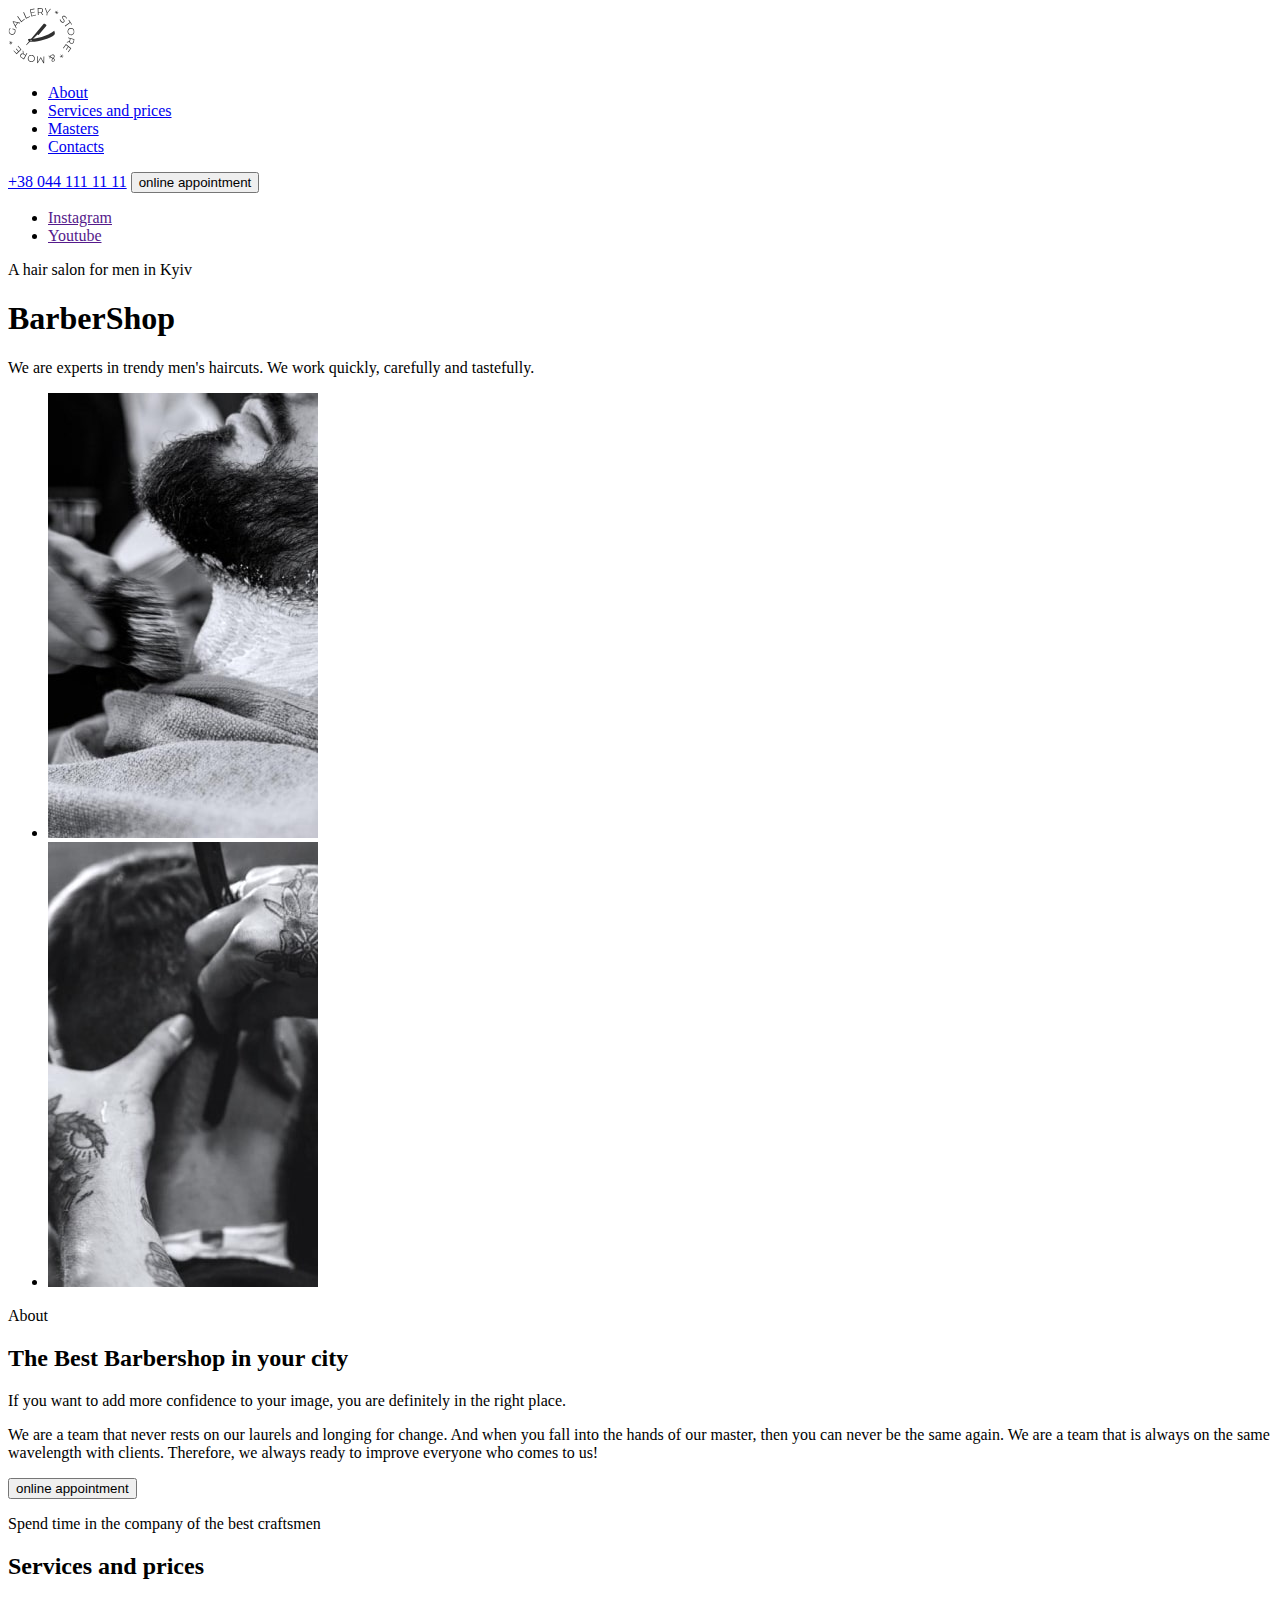
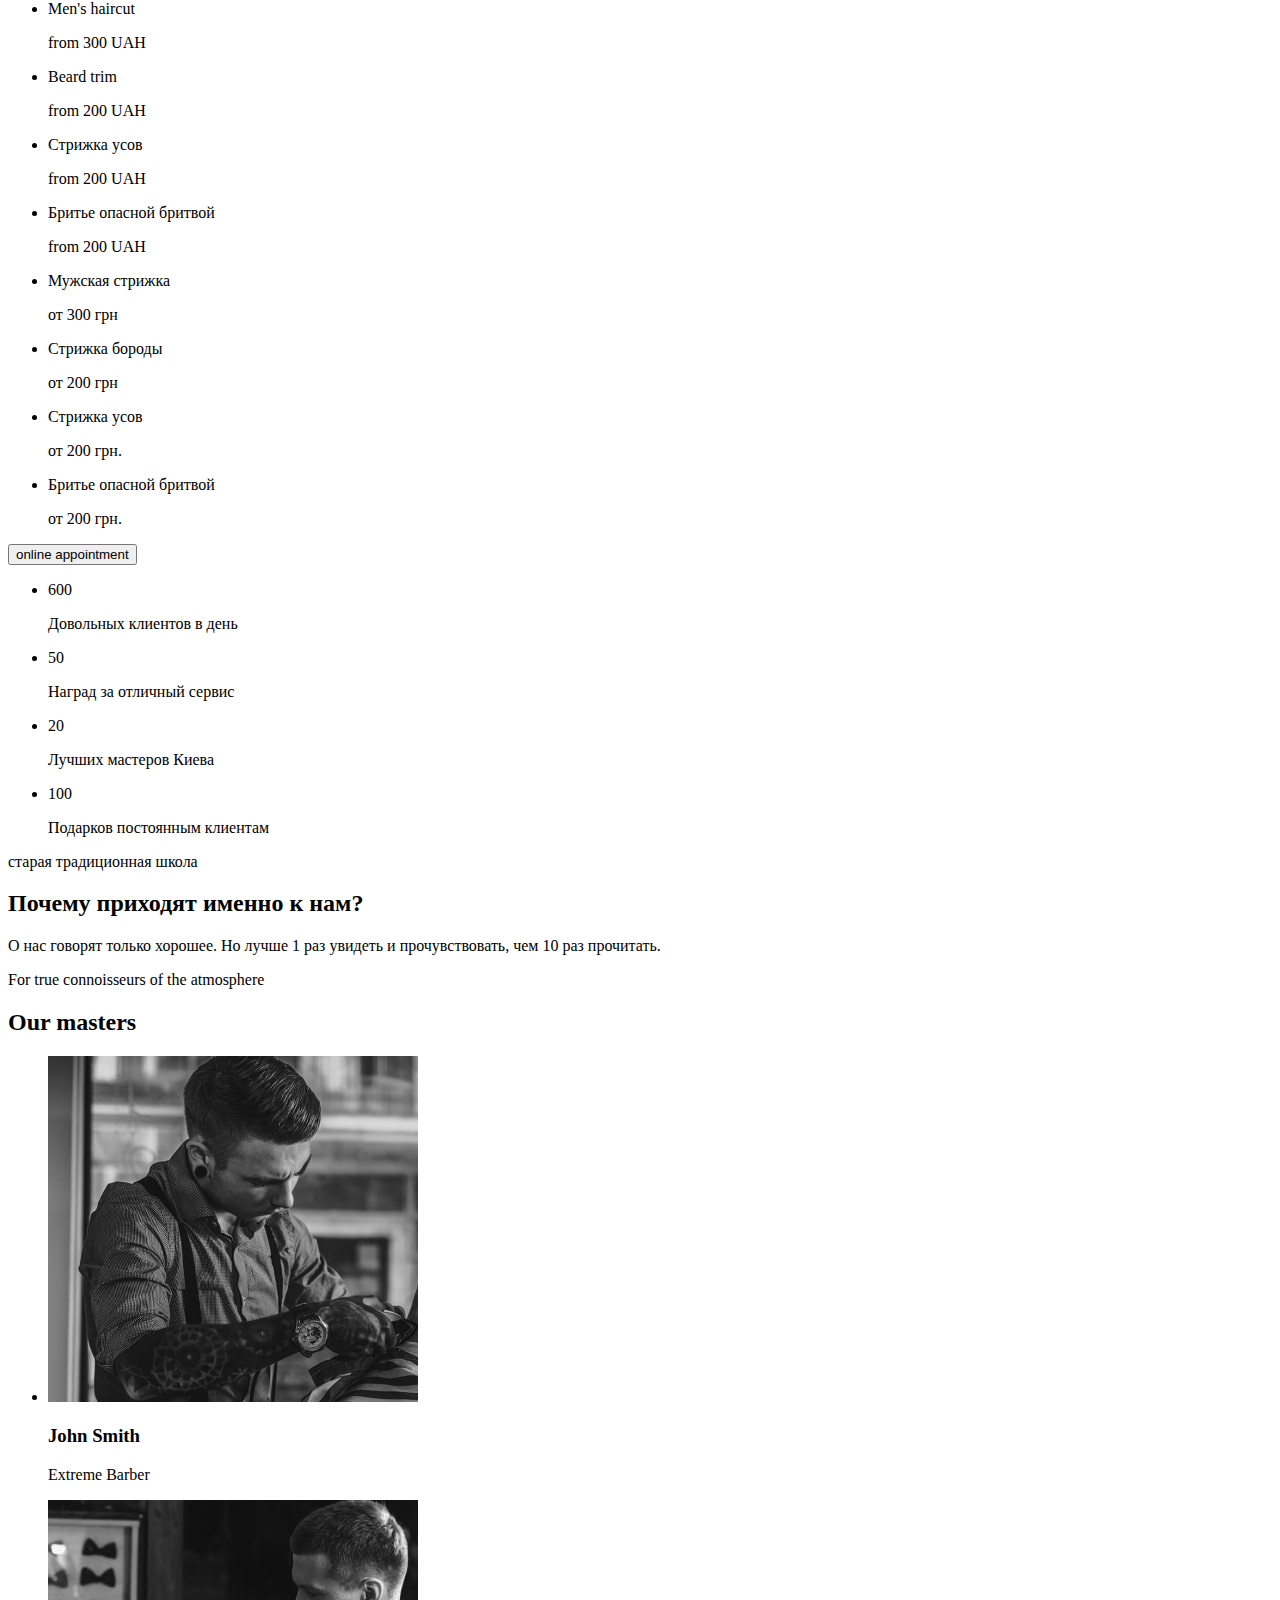
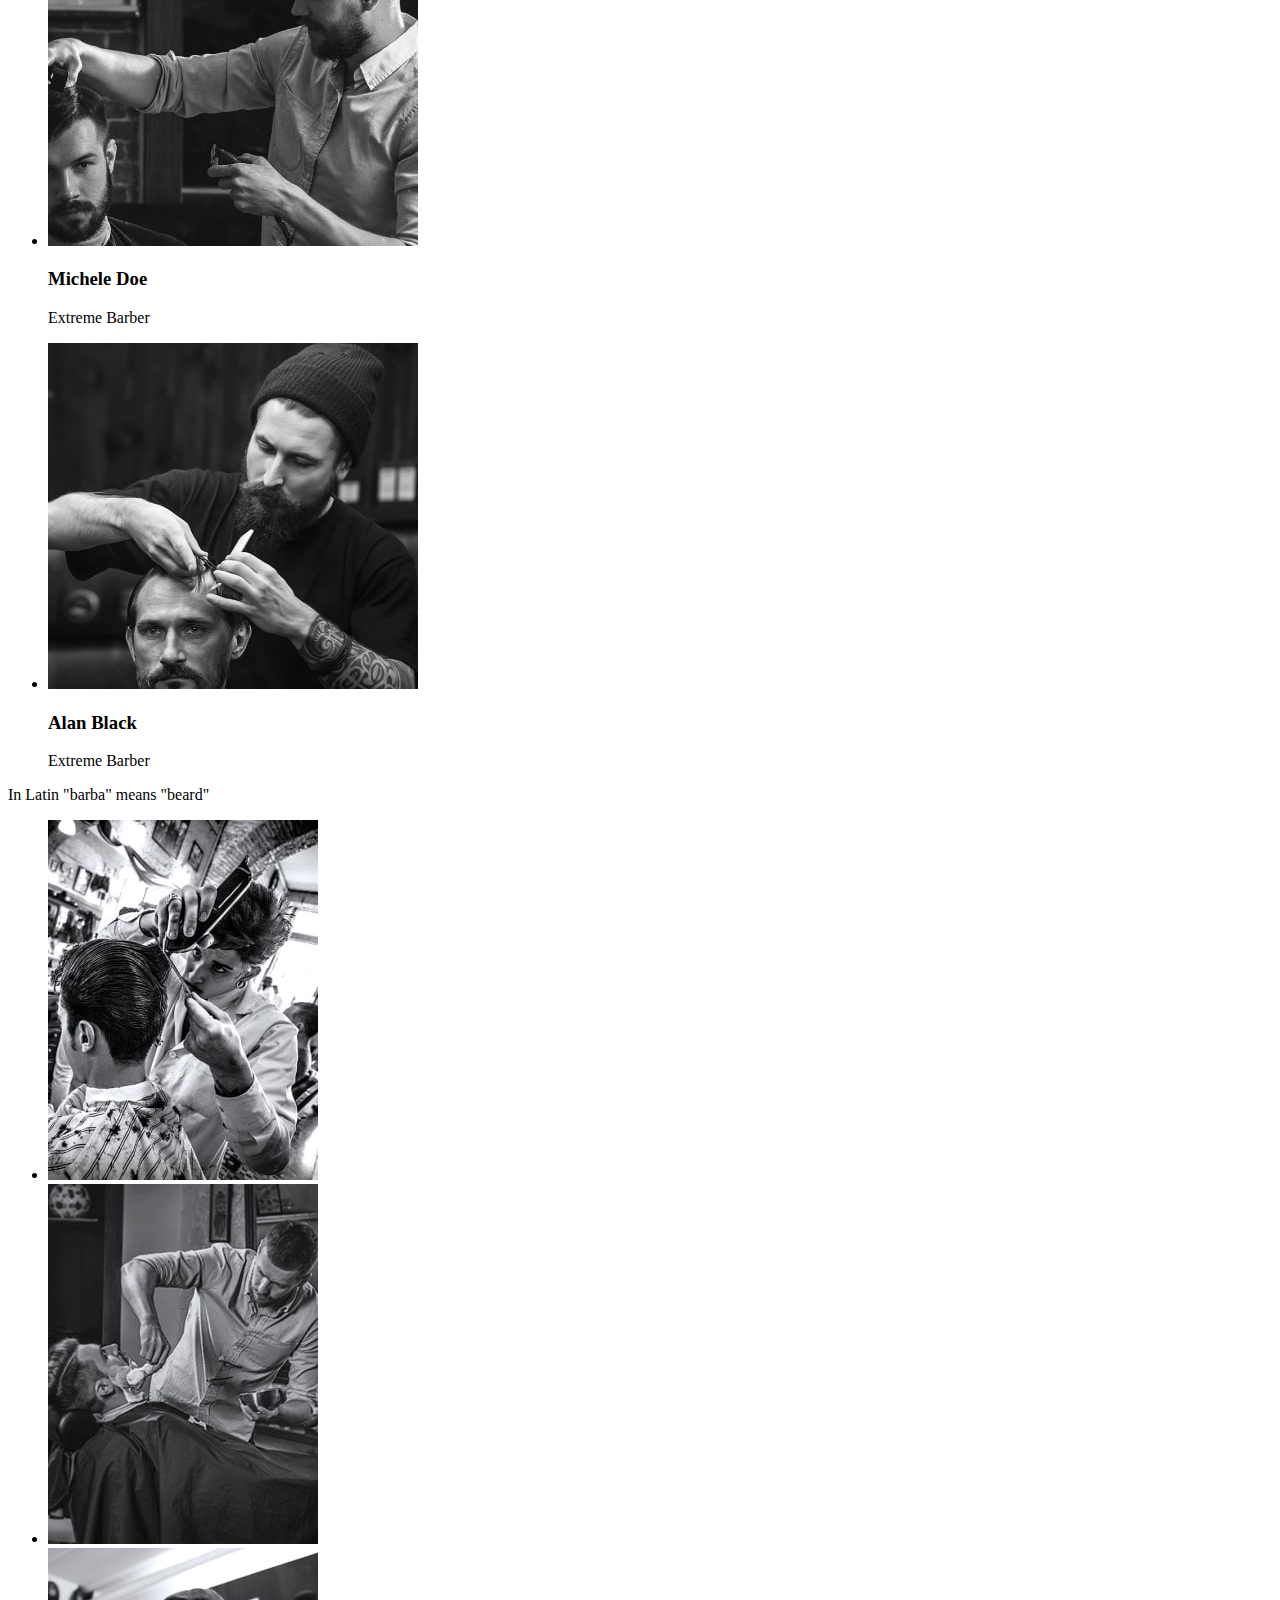
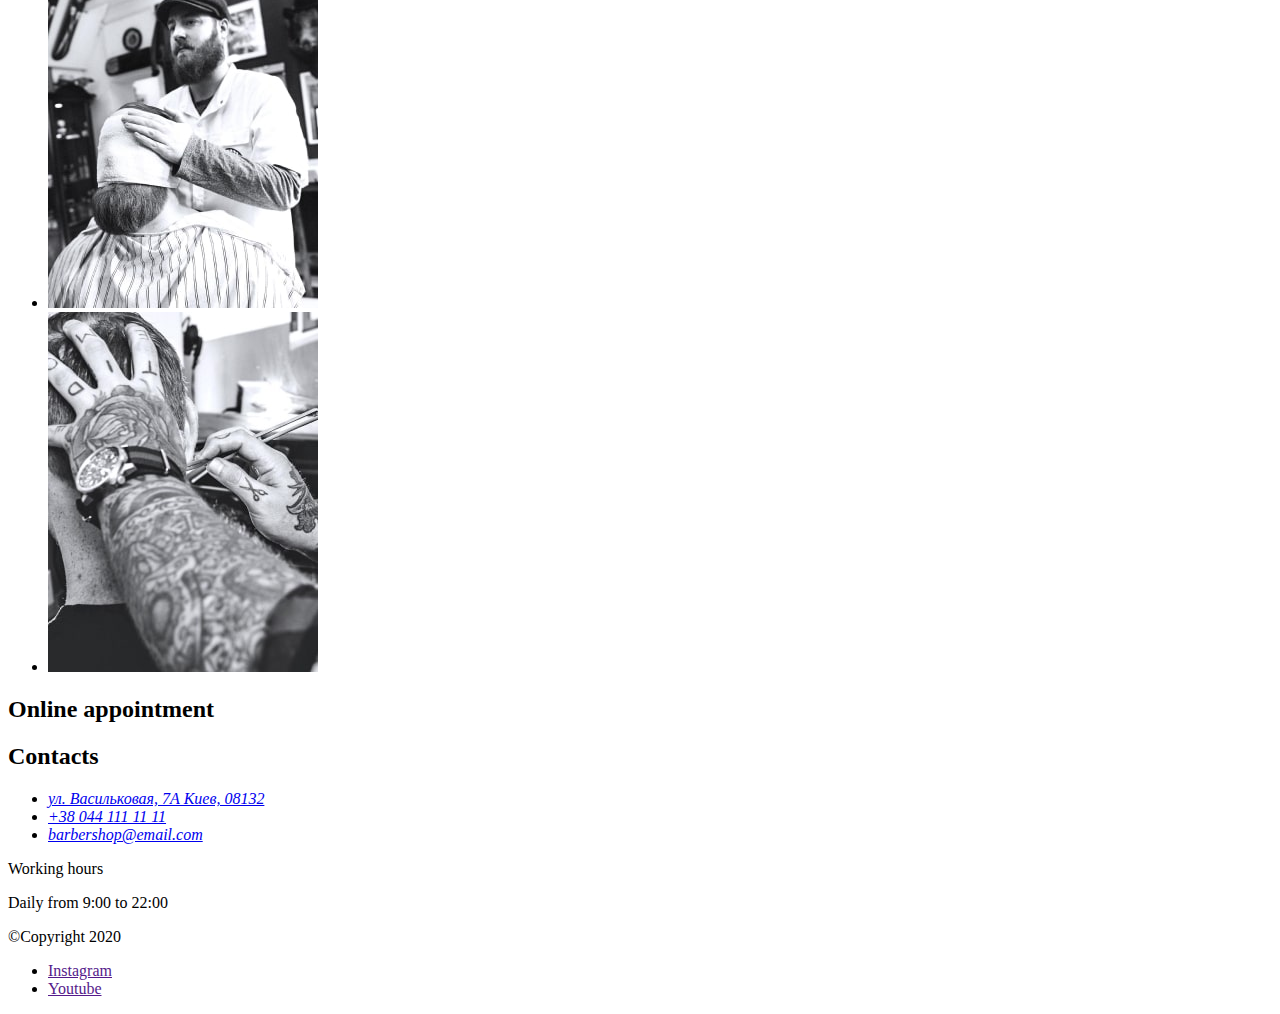
==== index.html @ 644a65e8 "add" ====
<!DOCTYPE html>
<html lang="en">
<head>
    <meta charset="UTF-8">
    <meta http-equiv="X-UA-Compatible" content="IE=edge">
    <meta name="viewport" content="width=device-width, initial-scale=1.0">
    <title>Barbershop</title>
</head>
<body>
    <!--header-->
    <header>
        <nav>
            <a href="/">
                <img src="./images/Logo.svg" alt="logo">
            </a>
            <ul>
                <li><a href="#about">About</a></li>
                <li><a href="#prices">Services and prices</a></li>
                <li><a href="#masters">Masters</a></li>
                <li><a href="#contacts">Contacts</a></li>
            </ul>
        </nav>
       <a href="tel:+380441111111">+38 044 111 11 11</a>
       <button type="button">online appointment</button>
    </header>

    <main>

    <!--hero-->
    <section>
        <ul>
            <li><a href="" target="_blank" rel="noopener nofollow noreferrer">Instagram</a></li>
            <li><a href="" target="_blank" rel="noopener nofollow noreferrer">Youtube</a></li>
        </ul>
        <p>A hair salon for men in Kyiv</p>
        <h1>BarberShop</h1>
        <p>We are experts in trendy men's haircuts. We work quickly, carefully and tastefully.</p>
    </section>

    <!--about-->
    <section id="about">
        <ul>
            <li><img src="./images/img-1-min.jpg" alt="beard trim" width="270" height="445"></li>
            <li><img src="./images/img-2-min.jpg" alt="beard trim" width="270" height="445"></li>
        </ul>
        <p>About</p>
        <h2>The Best Barbershop in your city</h2>
        <p>If you want to add more confidence to your image, you are definitely in the right place.</p>
        <p>We are a team that never rests on our laurels and longing for change. And when you fall into the hands of our master,
        then you can never be the same again. We are a team that is always on the same wavelength with clients. Therefore, we
        always ready to improve everyone who comes to us!</p>
        <button type="button">online appointment</button>
    </section>

    <!--Services and prices-->
    <section id="prices">
        <p>Spend time in the company of the best craftsmen</p>
        <h2>Services and prices</h2>
        <ul>
            <li>
                <p>Men's haircut</p>
                <p>from 300 UAH</p>
            </li>
            <li>
                <p>Beard trim</p>
                <p>from 200 UAH</p>
            </li>
            <li>
                <p>Стрижка усов</p>
                <p>from 200 UAH</p>
            </li>
            <li>
                <p>Бритье опасной бритвой</p>
                <p>from 200 UAH</p>
            </li>
        </ul>
        <ul>
            <li>
                <p>Мужская стрижка</p>
                <p>от 300 грн</p>
            </li>
            <li>
                <p>Стрижка бороды</p>
                <p>от 200 грн</p>
            </li>
            <li>
                <p>Стрижка усов</p>
                <p>от 200 грн.</p>
            </li>
            <li>
                <p>Бритье опасной бритвой</p>
                <p>от 200 грн.</p>
            </li>
        </ul>
        <button type="button">online appointment</button>
    </section>

    <section>
        <ul>
            <li>
                <span>600</span>
                <p>Довольных клиентов в день</p>
            </li>
            <li>
                <span>50</span>
                <p>Наград за отличный сервис</p>
            </li>
            <li>
                <span>20</span>
                <p>Лучших мастеров Киева</p>
            </li>
            <li>
                <span>100</span>
                <p>Подарков постоянным клиентам</p>
            </li>
        </ul>
        <p>старая традиционная школа</p>
        <h2>Почему приходят именно к нам?</h2>
        <p>О нас говорят только хорошее. Но лучше 1 раз увидеть и прочувствовать, чем 10 раз прочитать.</p>
    </section>

    <!--Masters-->
    <section id="masters">
        <p>For true connoisseurs of the atmosphere</p>
        <h2>Our masters</h2>
        <ul>
            <li>
                <img src="./images/img1-min.jpg" alt="master's work" width="370" height="346"> 
                <h3>John Smith</h3>
                <p>Extreme Barber</p>
            </li>
            <li>
                <img src="./images/img2-min.jpg" alt="master's work" width="370" height="346">
                <h3>Michele Doe</h3>
                <p>Extreme Barber</p>
            </li>
            <li>
                <img src="./images/img3-min.jpg" alt="master's work" width="370" height="346">
                <h3>Alan Black</h3>
                <p>Extreme Barber</p>
            </li>
        </ul>
    </section>

    <!--Gallery-->
    <section>
        <p>In Latin "barba" means "beard"</p>
        <h2 hidden>Gallery</h2>
        <ul>
            <li><img src="./images/Rectangle25-min.jpg" alt="master's work" width="270" height="360"></li>
            <li><img src="./images/Rectangle26-min.jpg" alt="master's work" width="270" height="360"></li>
            <li><img src="./images/Rectangle27-min.jpg" alt="master's work" width="270" height="360"></li>
            <li><img src="./images/Rectangle28-min.jpg" alt="master's work" width="270" height="360"></li>
        </ul>
    </section>

    <!--Contacts-->
    <section id="contacts">
        <h2>Online appointment</h2>
    </section>
    <section>
        <h2>Contacts</h2>
        <address>
            <ul>
                <li><a href="https://goo.gl/maps/9fWFHj3suLBgGQRa7" target="_blank" rel="noopener nofollow noreferrer">ул. Васильковая, 7А Киев, 08132</a></li>
                <li><a href="tel:+380441111111">+38 044 111 11 11</a></li>
                <li><a href="mailto:barbershop@email.com">barbershop@email.com</a></li>
            </ul>
        </address>
        <p>Working hours</p>
        <p>Daily from 9:00 to 22:00</p>
    </section>
    </main>

    <footer>
        <p>&copy;Copyright 2020</p>
        <ul>
            <li><a href="" target="_blank" rel="noopener nofollow noreferrer">Instagram</a></li>
            <li><a href="" target="_blank" rel="noopener nofollow noreferrer">Youtube</a></li>
        </ul>
    </footer>
</body>
</html>
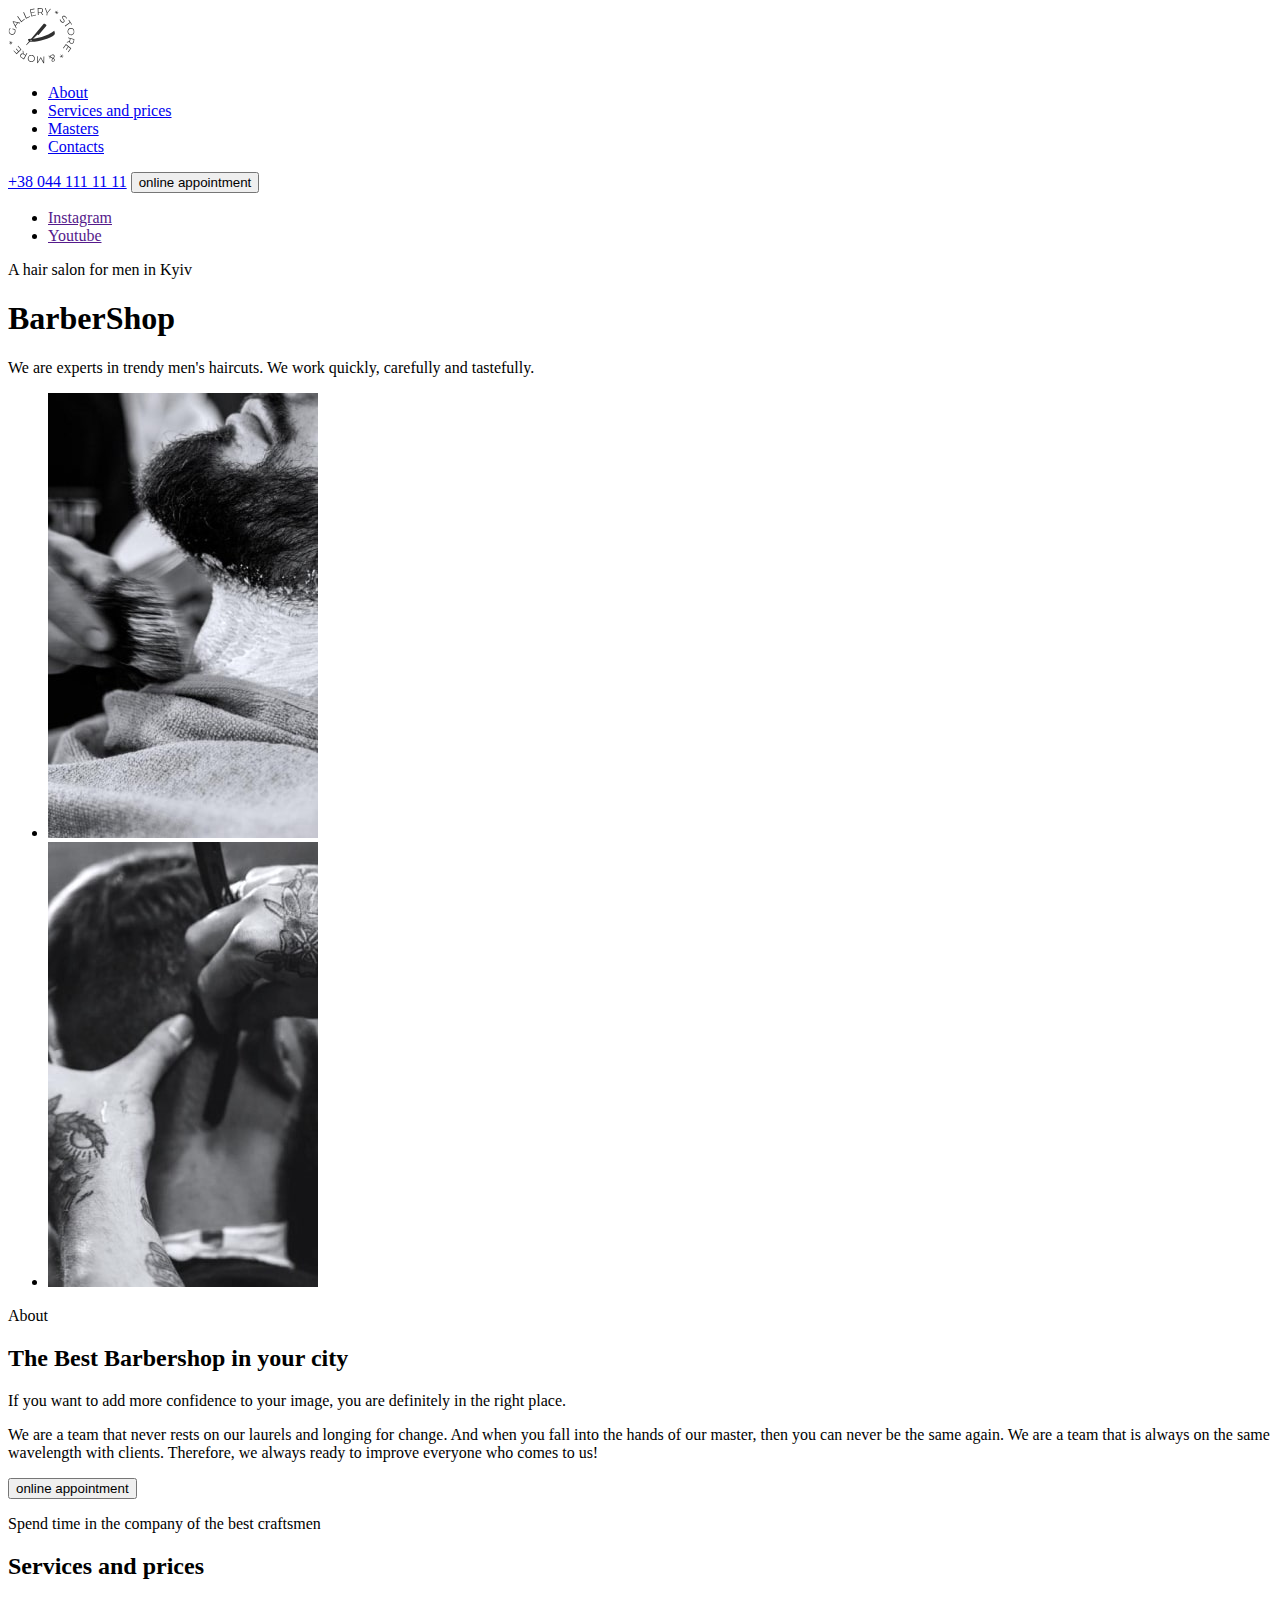
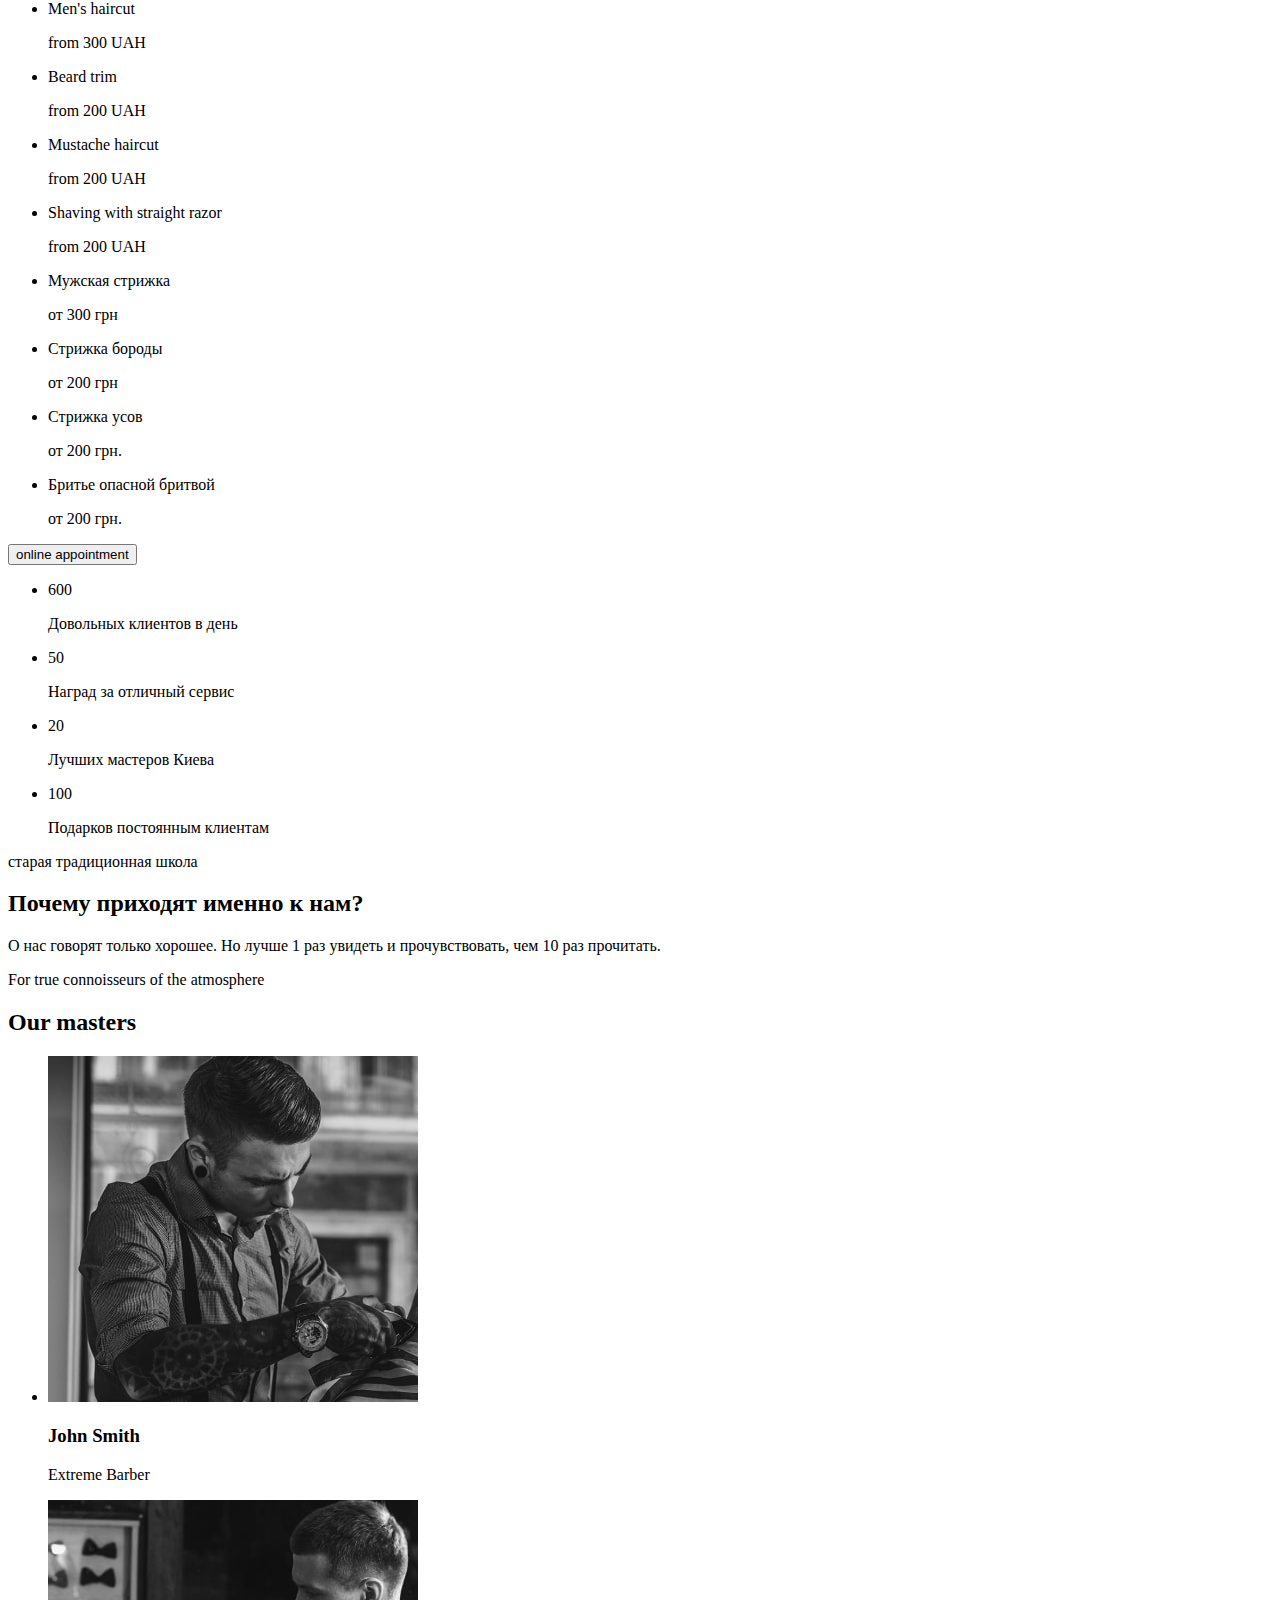
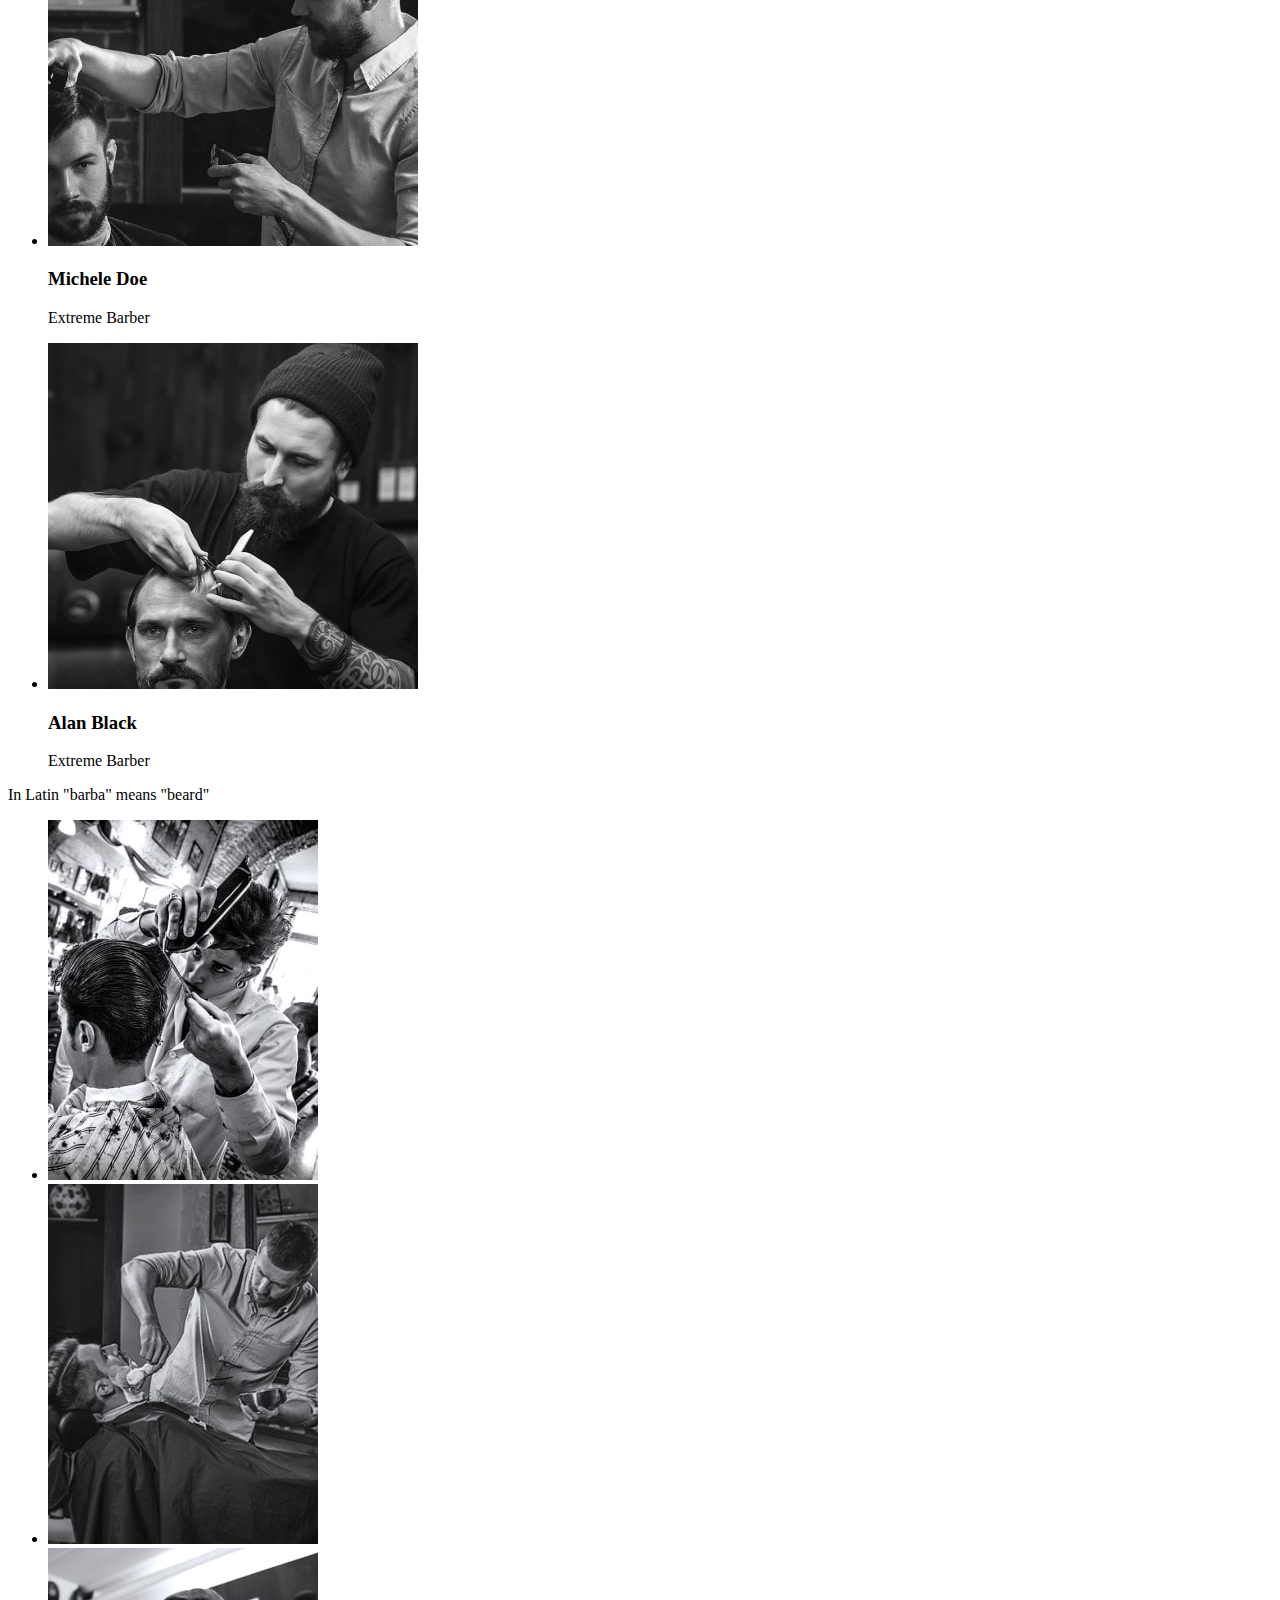
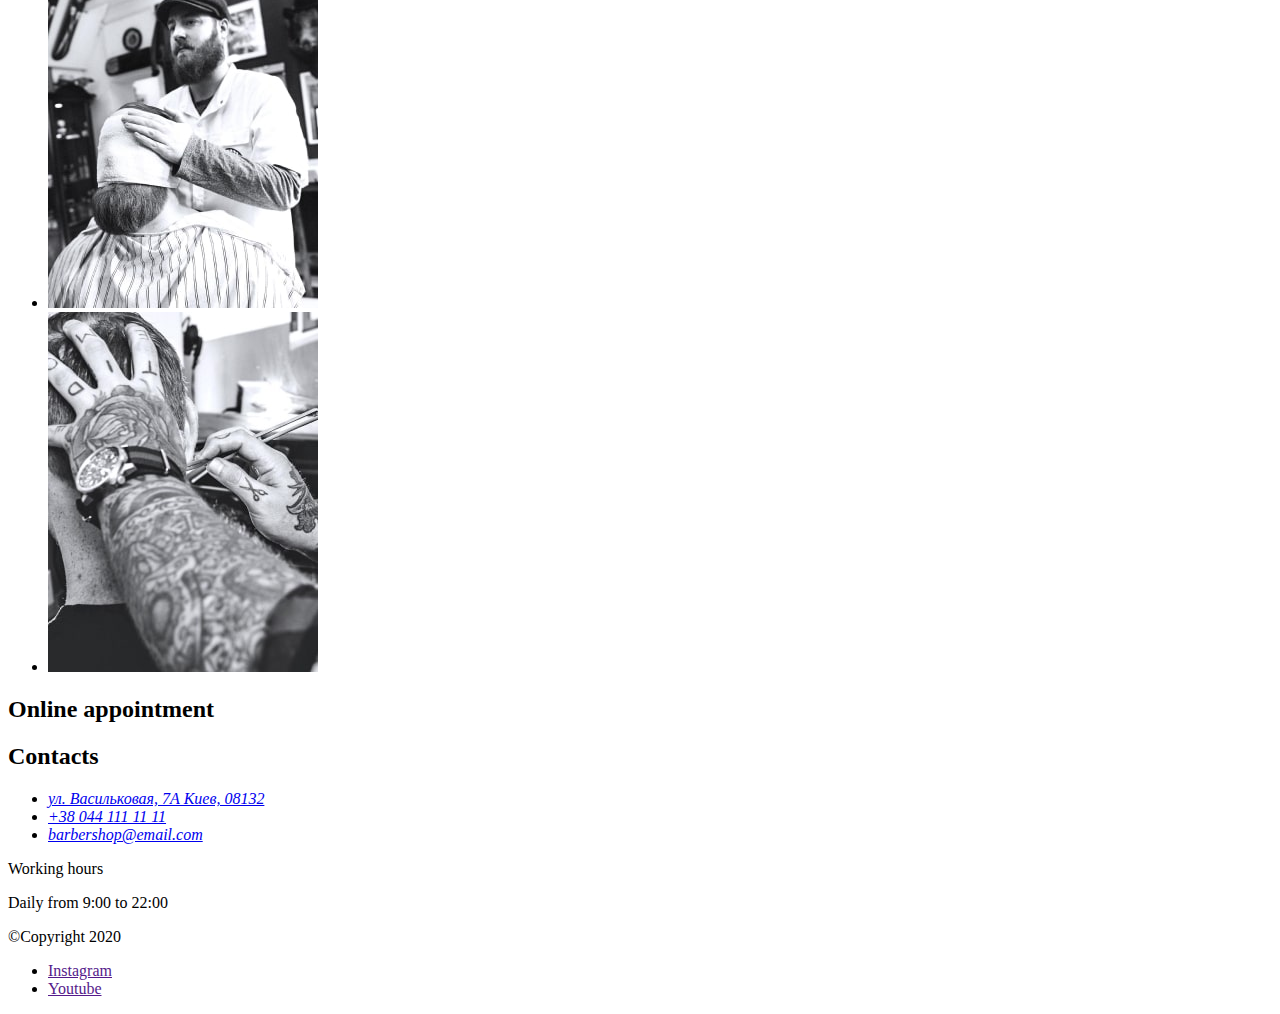
==== commit 68ecafe0: "Update index.html" ====
--- a/index.html
+++ b/index.html
@@ -66,11 +66,11 @@
                 <p>from 200 UAH</p>
             </li>
             <li>
-                <p>Стрижка усов</p>
+                <p>Mustache haircut</p>
                 <p>from 200 UAH</p>
             </li>
             <li>
-                <p>Бритье опасной бритвой</p>
+                <p>Shaving with straight razor</p>
                 <p>from 200 UAH</p>
             </li>
         </ul>
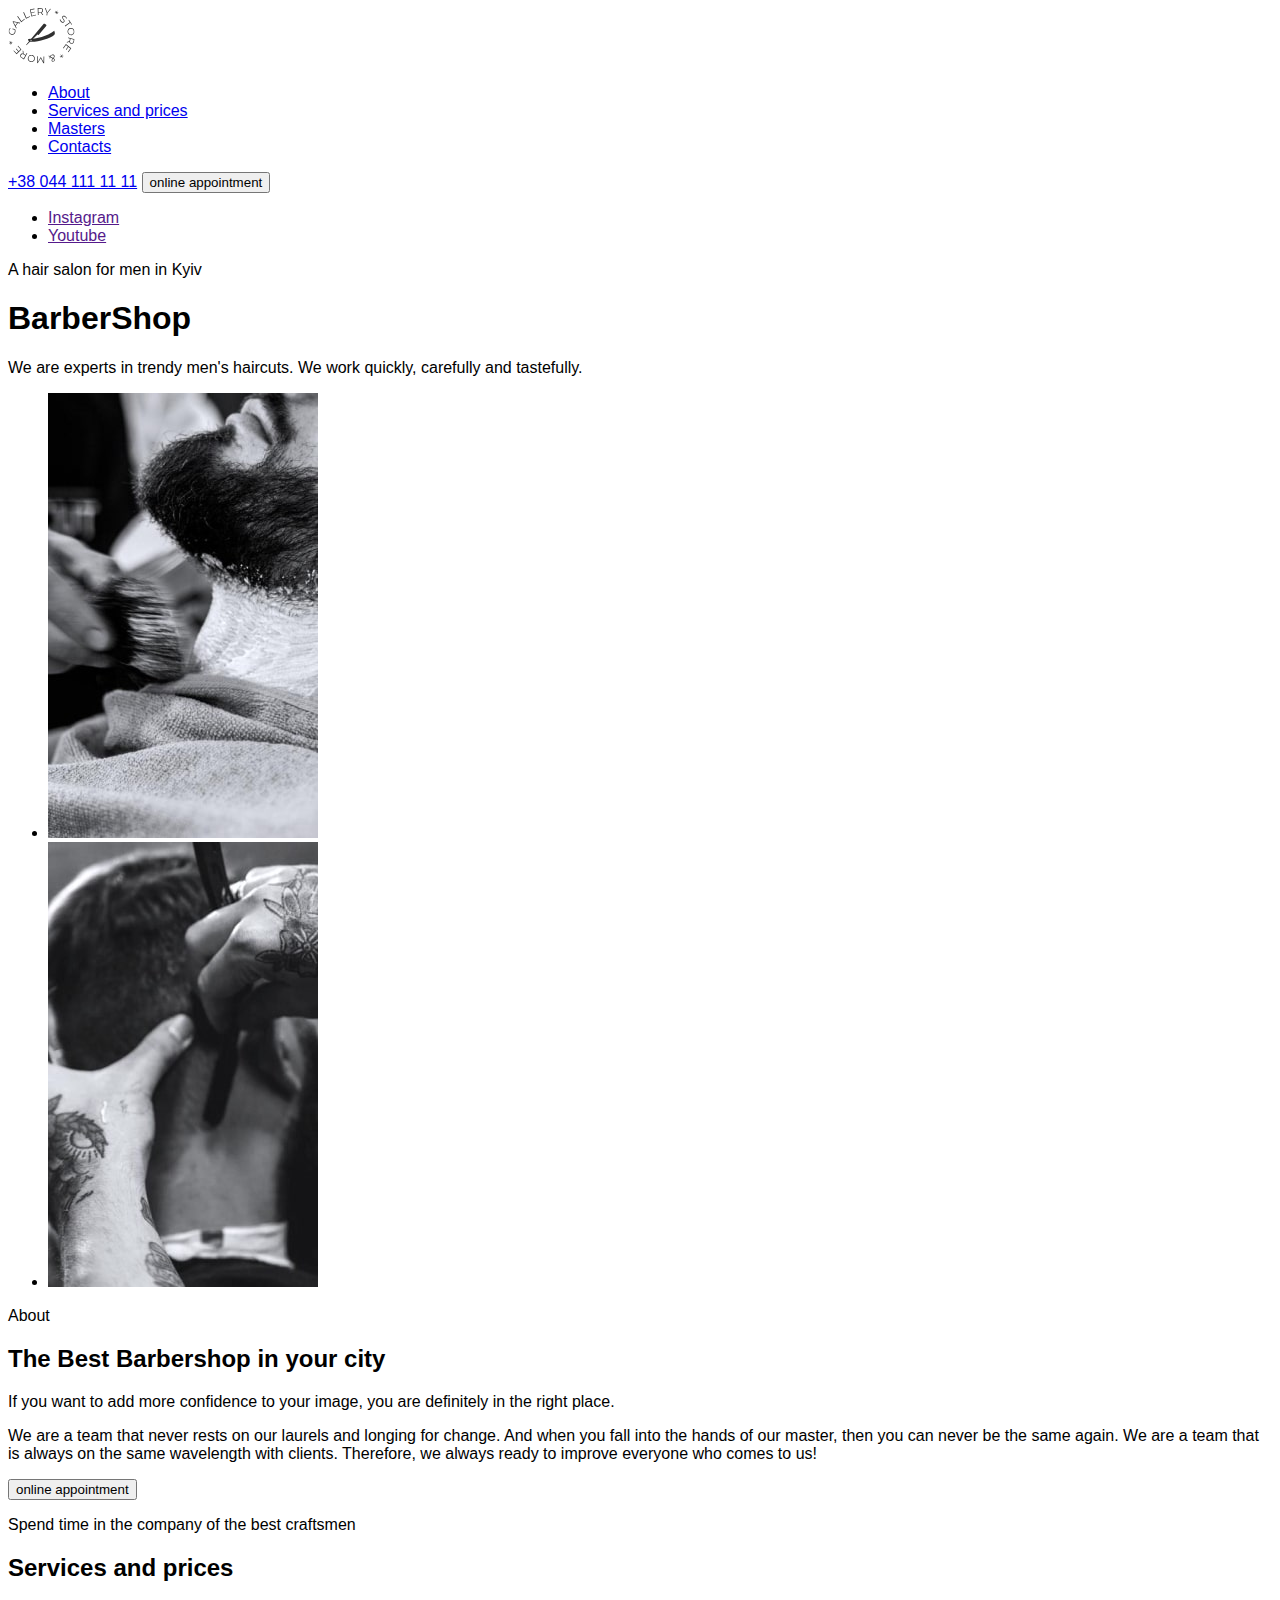
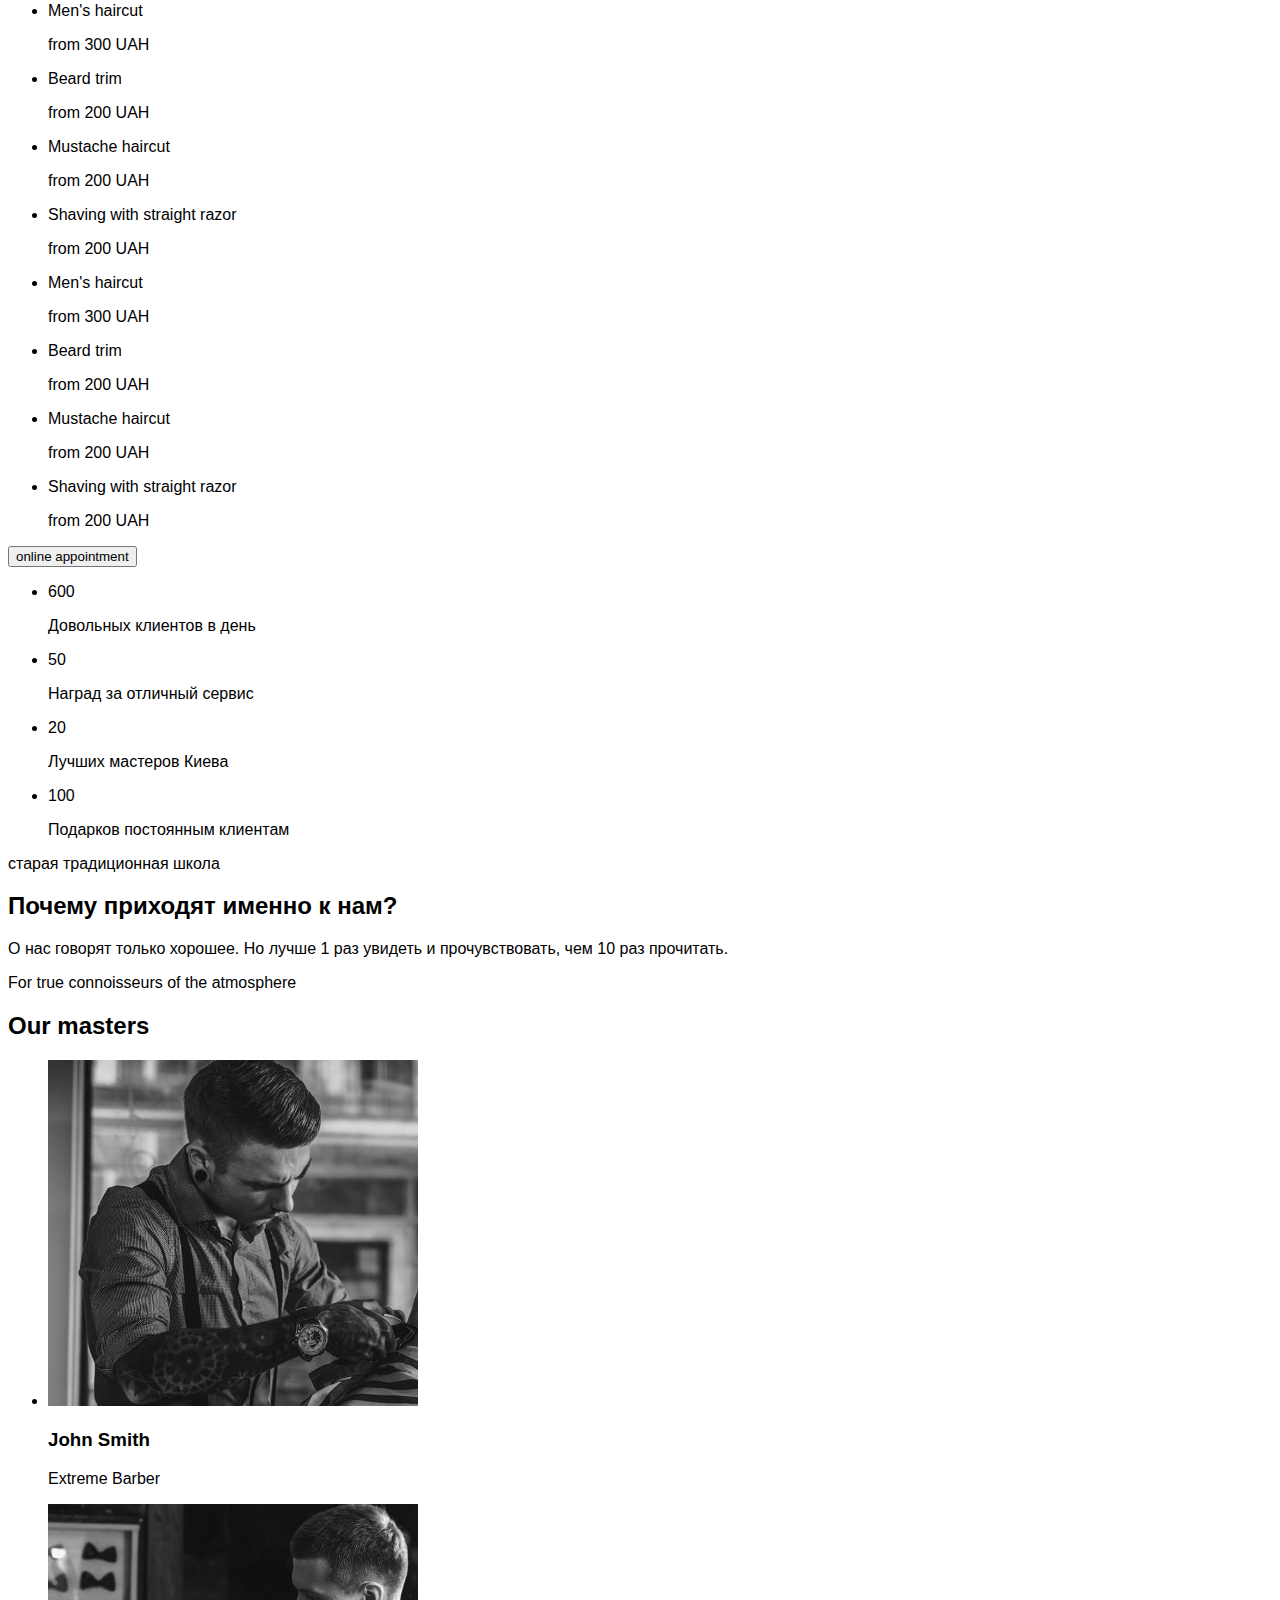
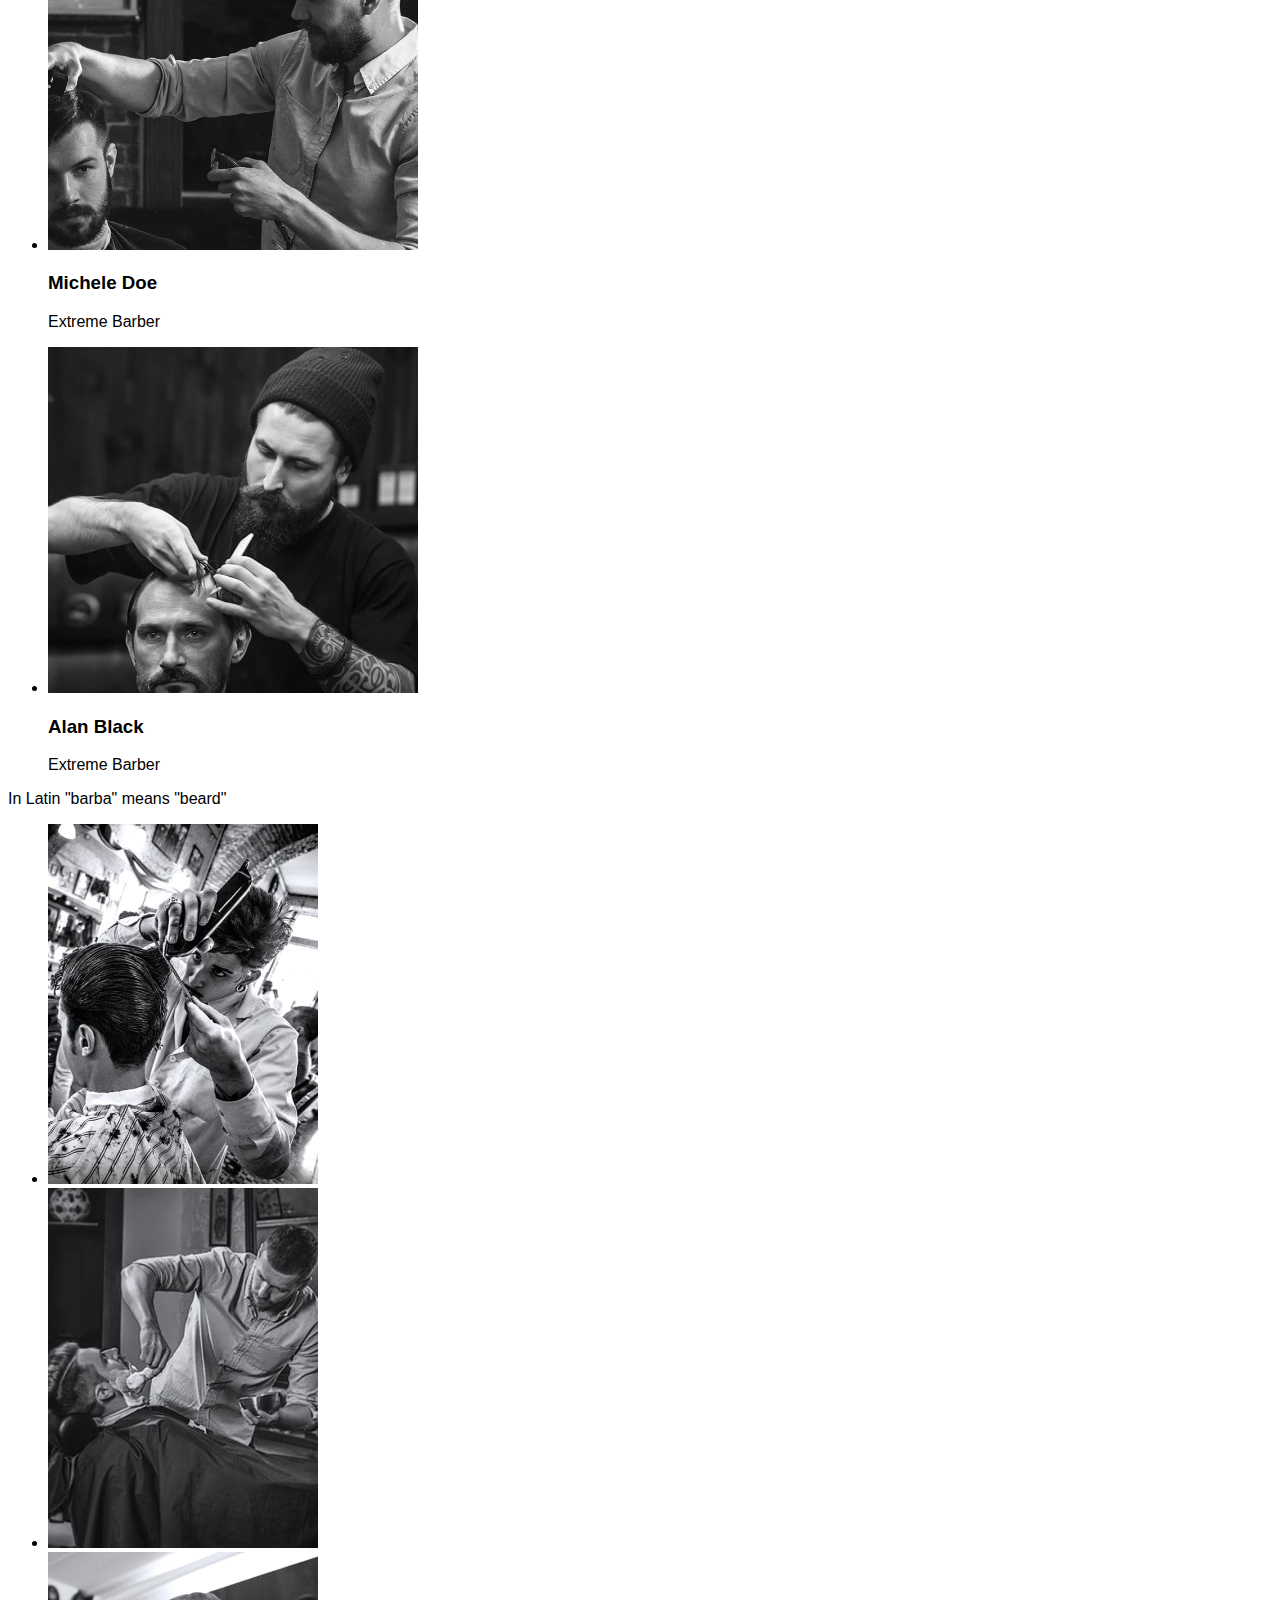
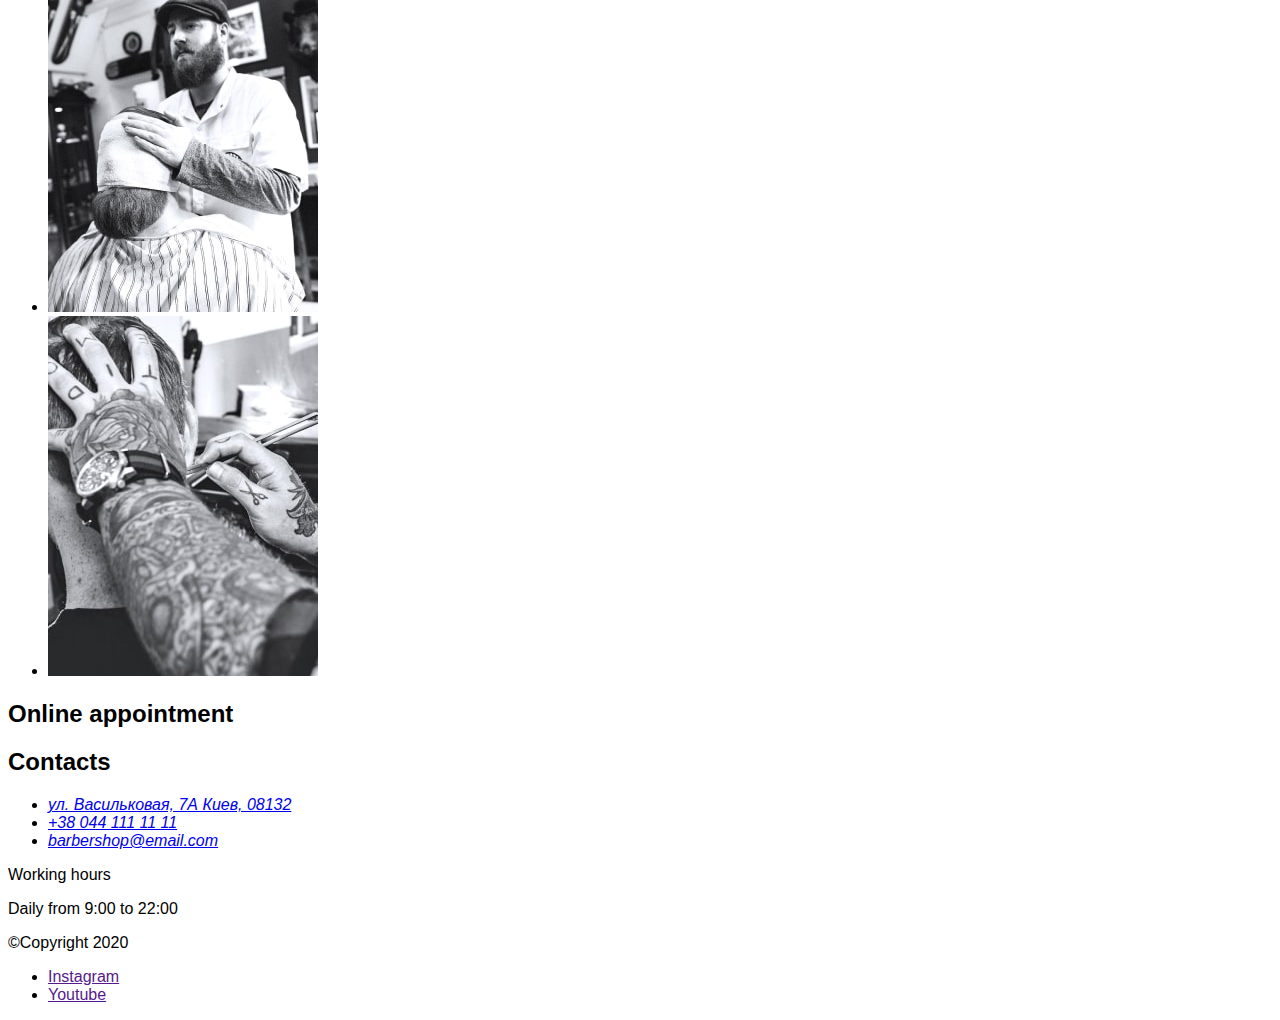
==== commit 29c69fd2: "*" ====
--- a/index.html
+++ b/index.html
@@ -1,183 +1,287 @@
 <!DOCTYPE html>
 <html lang="en">
-<head>
-    <meta charset="UTF-8">
-    <meta http-equiv="X-UA-Compatible" content="IE=edge">
-    <meta name="viewport" content="width=device-width, initial-scale=1.0">
+  <head>
+    <meta charset="UTF-8" />
+    <meta http-equiv="X-UA-Compatible" content="IE=edge" />
+    <meta name="viewport" content="width=device-width, initial-scale=1.0" />
     <title>Barbershop</title>
-</head>
-<body>
+    <link rel="stylesheet" href="./css/styles.css" />
+  </head>
+  <body>
     <!--header-->
     <header>
-        <nav>
-            <a href="/">
-                <img src="./images/Logo.svg" alt="logo">
-            </a>
-            <ul>
-                <li><a href="#about">About</a></li>
-                <li><a href="#prices">Services and prices</a></li>
-                <li><a href="#masters">Masters</a></li>
-                <li><a href="#contacts">Contacts</a></li>
-            </ul>
-        </nav>
-       <a href="tel:+380441111111">+38 044 111 11 11</a>
-       <button type="button">online appointment</button>
+      <nav>
+        <a href="/">
+          <img src="./images/Logo.svg" alt="logo" />
+        </a>
+        <ul>
+          <li><a href="#about">About</a></li>
+          <li><a href="#prices">Services and prices</a></li>
+          <li><a href="#masters">Masters</a></li>
+          <li><a href="#contacts">Contacts</a></li>
+        </ul>
+      </nav>
+      <a href="tel:+380441111111">+38 044 111 11 11</a>
+      <button type="button">online appointment</button>
     </header>
 
     <main>
-
-    <!--hero-->
-    <section>
-        <ul>
-            <li><a href="" target="_blank" rel="noopener nofollow noreferrer">Instagram</a></li>
-            <li><a href="" target="_blank" rel="noopener nofollow noreferrer">Youtube</a></li>
+      <!--hero-->
+      <section>
+        <ul>
+          <li>
+            <a
+              href=""
+              target="_blank"
+              rel="noopener nofollow noreferrer"
+              aria-label="Instagram"
+              >Instagram</a
+            >
+          </li>
+          <li>
+            <a
+              href=""
+              target="_blank"
+              rel="noopener nofollow noreferrer"
+              aria-label="YouTube"
+              >Youtube</a
+            >
+          </li>
         </ul>
         <p>A hair salon for men in Kyiv</p>
         <h1>BarberShop</h1>
-        <p>We are experts in trendy men's haircuts. We work quickly, carefully and tastefully.</p>
-    </section>
-
-    <!--about-->
-    <section id="about">
-        <ul>
-            <li><img src="./images/img-1-min.jpg" alt="beard trim" width="270" height="445"></li>
-            <li><img src="./images/img-2-min.jpg" alt="beard trim" width="270" height="445"></li>
+        <p>
+          We are experts in trendy men's haircuts. We work quickly, carefully
+          and tastefully.
+        </p>
+      </section>
+
+      <!--about-->
+      <section id="about">
+        <ul>
+          <li>
+            <img
+              src="./images/img-1-min.jpg"
+              alt="beard trim"
+              width="270"
+              height="445"
+            />
+          </li>
+          <li>
+            <img
+              src="./images/img-2-min.jpg"
+              alt="beard trim"
+              width="270"
+              height="445"
+            />
+          </li>
         </ul>
         <p>About</p>
         <h2>The Best Barbershop in your city</h2>
-        <p>If you want to add more confidence to your image, you are definitely in the right place.</p>
-        <p>We are a team that never rests on our laurels and longing for change. And when you fall into the hands of our master,
-        then you can never be the same again. We are a team that is always on the same wavelength with clients. Therefore, we
-        always ready to improve everyone who comes to us!</p>
+        <p>
+          If you want to add more confidence to your image, you are definitely
+          in the right place.
+        </p>
+        <p>
+          We are a team that never rests on our laurels and longing for change.
+          And when you fall into the hands of our master, then you can never be
+          the same again. We are a team that is always on the same wavelength
+          with clients. Therefore, we always ready to improve everyone who comes
+          to us!
+        </p>
         <button type="button">online appointment</button>
-    </section>
-
-    <!--Services and prices-->
-    <section id="prices">
+      </section>
+
+      <!--Services and prices-->
+      <section id="prices">
         <p>Spend time in the company of the best craftsmen</p>
         <h2>Services and prices</h2>
         <ul>
-            <li>
-                <p>Men's haircut</p>
-                <p>from 300 UAH</p>
-            </li>
-            <li>
-                <p>Beard trim</p>
-                <p>from 200 UAH</p>
-            </li>
-            <li>
-                <p>Mustache haircut</p>
-                <p>from 200 UAH</p>
-            </li>
-            <li>
-                <p>Shaving with straight razor</p>
-                <p>from 200 UAH</p>
-            </li>
-        </ul>
-        <ul>
-            <li>
-                <p>Мужская стрижка</p>
-                <p>от 300 грн</p>
-            </li>
-            <li>
-                <p>Стрижка бороды</p>
-                <p>от 200 грн</p>
-            </li>
-            <li>
-                <p>Стрижка усов</p>
-                <p>от 200 грн.</p>
-            </li>
-            <li>
-                <p>Бритье опасной бритвой</p>
-                <p>от 200 грн.</p>
-            </li>
+          <li>
+            <p>Men's haircut</p>
+            <p>from 300 UAH</p>
+          </li>
+          <li>
+            <p>Beard trim</p>
+            <p>from 200 UAH</p>
+          </li>
+          <li>
+            <p>Mustache haircut</p>
+            <p>from 200 UAH</p>
+          </li>
+          <li>
+            <p>Shaving with straight razor</p>
+            <p>from 200 UAH</p>
+          </li>
+        </ul>
+        <ul>
+          <li>
+            <p>Men's haircut</p>
+            <p>from 300 UAH</p>
+          </li>
+          <li>
+            <p>Beard trim</p>
+            <p>from 200 UAH</p>
+          </li>
+          <li>
+            <p>Mustache haircut</p>
+            <p>from 200 UAH</p>
+          </li>
+          <li>
+            <p>Shaving with straight razor</p>
+            <p>from 200 UAH</p>
+          </li>
         </ul>
         <button type="button">online appointment</button>
-    </section>
-
-    <section>
-        <ul>
-            <li>
-                <span>600</span>
-                <p>Довольных клиентов в день</p>
-            </li>
-            <li>
-                <span>50</span>
-                <p>Наград за отличный сервис</p>
-            </li>
-            <li>
-                <span>20</span>
-                <p>Лучших мастеров Киева</p>
-            </li>
-            <li>
-                <span>100</span>
-                <p>Подарков постоянным клиентам</p>
-            </li>
+      </section>
+
+      <!-- Reviews -->
+      <section>
+        <ul>
+          <li>
+            <span>600</span>
+            <p>Довольных клиентов в день</p>
+          </li>
+          <li>
+            <span>50</span>
+            <p>Наград за отличный сервис</p>
+          </li>
+          <li>
+            <span>20</span>
+            <p>Лучших мастеров Киева</p>
+          </li>
+          <li>
+            <span>100</span>
+            <p>Подарков постоянным клиентам</p>
+          </li>
         </ul>
         <p>старая традиционная школа</p>
         <h2>Почему приходят именно к нам?</h2>
-        <p>О нас говорят только хорошее. Но лучше 1 раз увидеть и прочувствовать, чем 10 раз прочитать.</p>
-    </section>
-
-    <!--Masters-->
-    <section id="masters">
+        <p>
+          О нас говорят только хорошее. Но лучше 1 раз увидеть и прочувствовать,
+          чем 10 раз прочитать.
+        </p>
+      </section>
+
+      <!--Masters-->
+      <section id="masters">
         <p>For true connoisseurs of the atmosphere</p>
         <h2>Our masters</h2>
         <ul>
-            <li>
-                <img src="./images/img1-min.jpg" alt="master's work" width="370" height="346"> 
-                <h3>John Smith</h3>
-                <p>Extreme Barber</p>
-            </li>
-            <li>
-                <img src="./images/img2-min.jpg" alt="master's work" width="370" height="346">
-                <h3>Michele Doe</h3>
-                <p>Extreme Barber</p>
-            </li>
-            <li>
-                <img src="./images/img3-min.jpg" alt="master's work" width="370" height="346">
-                <h3>Alan Black</h3>
-                <p>Extreme Barber</p>
-            </li>
-        </ul>
-    </section>
-
-    <!--Gallery-->
-    <section>
+          <li>
+            <img
+              src="./images/img1-min.jpg"
+              alt="master's work"
+              width="370"
+              height="346"
+            />
+            <h3>John Smith</h3>
+            <p>Extreme Barber</p>
+          </li>
+          <li>
+            <img
+              src="./images/img2-min.jpg"
+              alt="master's work"
+              width="370"
+              height="346"
+            />
+            <h3>Michele Doe</h3>
+            <p>Extreme Barber</p>
+          </li>
+          <li>
+            <img
+              src="./images/img3-min.jpg"
+              alt="master's work"
+              width="370"
+              height="346"
+            />
+            <h3>Alan Black</h3>
+            <p>Extreme Barber</p>
+          </li>
+        </ul>
+      </section>
+
+      <!--Gallery-->
+      <section>
         <p>In Latin "barba" means "beard"</p>
         <h2 hidden>Gallery</h2>
         <ul>
-            <li><img src="./images/Rectangle25-min.jpg" alt="master's work" width="270" height="360"></li>
-            <li><img src="./images/Rectangle26-min.jpg" alt="master's work" width="270" height="360"></li>
-            <li><img src="./images/Rectangle27-min.jpg" alt="master's work" width="270" height="360"></li>
-            <li><img src="./images/Rectangle28-min.jpg" alt="master's work" width="270" height="360"></li>
-        </ul>
-    </section>
-
-    <!--Contacts-->
-    <section id="contacts">
+          <li>
+            <img
+              src="./images/Rectangle25-min.jpg"
+              alt="master's work"
+              width="270"
+              height="360"
+            />
+          </li>
+          <li>
+            <img
+              src="./images/Rectangle26-min.jpg"
+              alt="master's work"
+              width="270"
+              height="360"
+            />
+          </li>
+          <li>
+            <img
+              src="./images/Rectangle27-min.jpg"
+              alt="master's work"
+              width="270"
+              height="360"
+            />
+          </li>
+          <li>
+            <img
+              src="./images/Rectangle28-min.jpg"
+              alt="master's work"
+              width="270"
+              height="360"
+            />
+          </li>
+        </ul>
+      </section>
+
+      <!--Contacts-->
+      <section id="contacts">
         <h2>Online appointment</h2>
-    </section>
-    <section>
+      </section>
+      <section>
         <h2>Contacts</h2>
         <address>
-            <ul>
-                <li><a href="https://goo.gl/maps/9fWFHj3suLBgGQRa7" target="_blank" rel="noopener nofollow noreferrer">ул. Васильковая, 7А Киев, 08132</a></li>
-                <li><a href="tel:+380441111111">+38 044 111 11 11</a></li>
-                <li><a href="mailto:barbershop@email.com">barbershop@email.com</a></li>
-            </ul>
+          <ul>
+            <li>
+              <a
+                href="https://goo.gl/maps/9fWFHj3suLBgGQRa7"
+                target="_blank"
+                rel="noopener nofollow noreferrer"
+                >ул. Васильковая, 7А Киев, 08132</a
+              >
+            </li>
+            <li><a href="tel:+380441111111">+38 044 111 11 11</a></li>
+            <li>
+              <a href="mailto:barbershop@email.com">barbershop@email.com</a>
+            </li>
+          </ul>
         </address>
         <p>Working hours</p>
         <p>Daily from 9:00 to 22:00</p>
-    </section>
+      </section>
     </main>
 
     <footer>
-        <p>&copy;Copyright 2020</p>
-        <ul>
-            <li><a href="" target="_blank" rel="noopener nofollow noreferrer">Instagram</a></li>
-            <li><a href="" target="_blank" rel="noopener nofollow noreferrer">Youtube</a></li>
-        </ul>
+      <p>&copy;Copyright 2020</p>
+      <ul>
+        <li>
+          <a href="" target="_blank" rel="noopener nofollow noreferrer"
+            >Instagram</a
+          >
+        </li>
+        <li>
+          <a href="" target="_blank" rel="noopener nofollow noreferrer"
+            >Youtube</a
+          >
+        </li>
+      </ul>
     </footer>
-</body>
-</html>+  </body>
+</html>
--- a/css/styles.css
+++ b/css/styles.css
@@ -0,0 +1,26 @@
+body {
+  font-family: "Open Sans", sans-serif;
+}
+
+.list {
+  list-style: none;
+}
+
+.link {
+  text-decoration: none;
+}
+
+.header {
+  background-color: gray;
+}
+
+.header-link {
+  font-weight: 600;
+  font-size: 12px;
+  line-height: 1.33;
+  letter-spacing: 0.1em;
+  color: white;
+}
+
+.header-tel {
+}
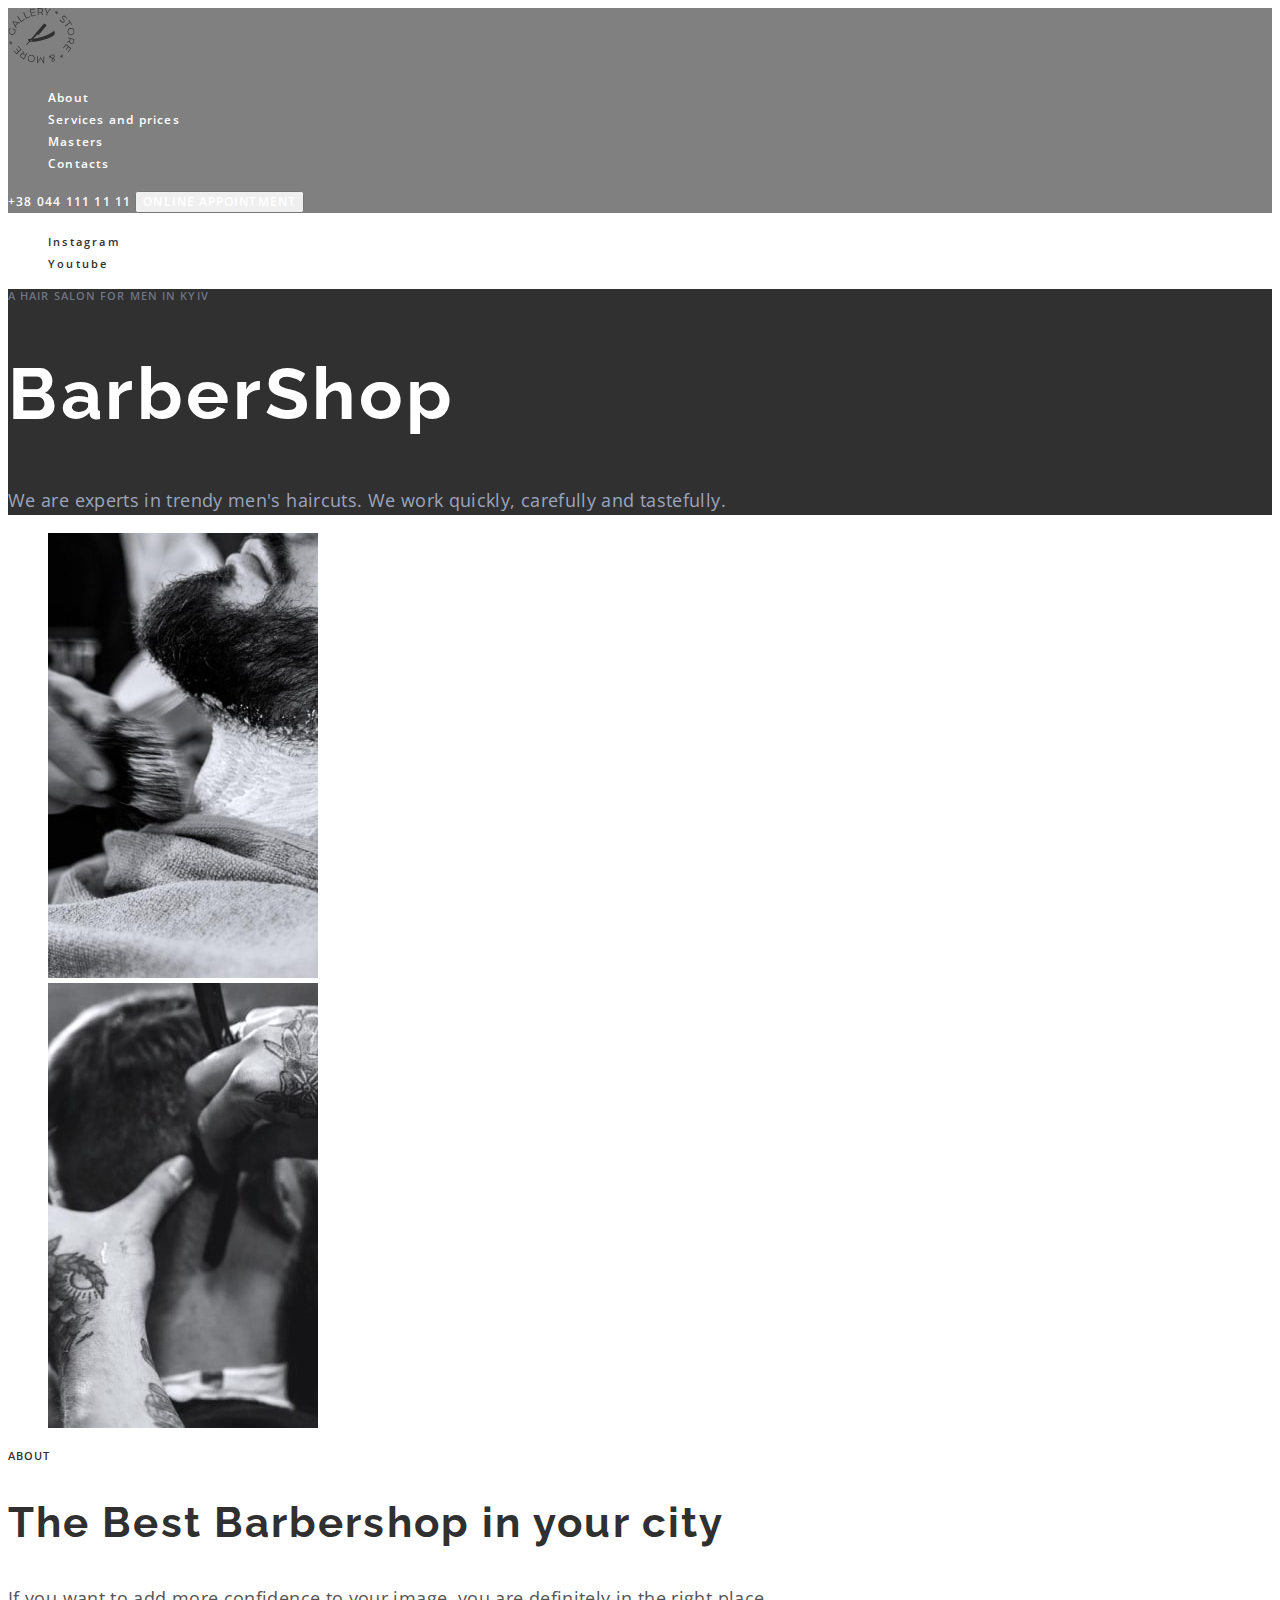
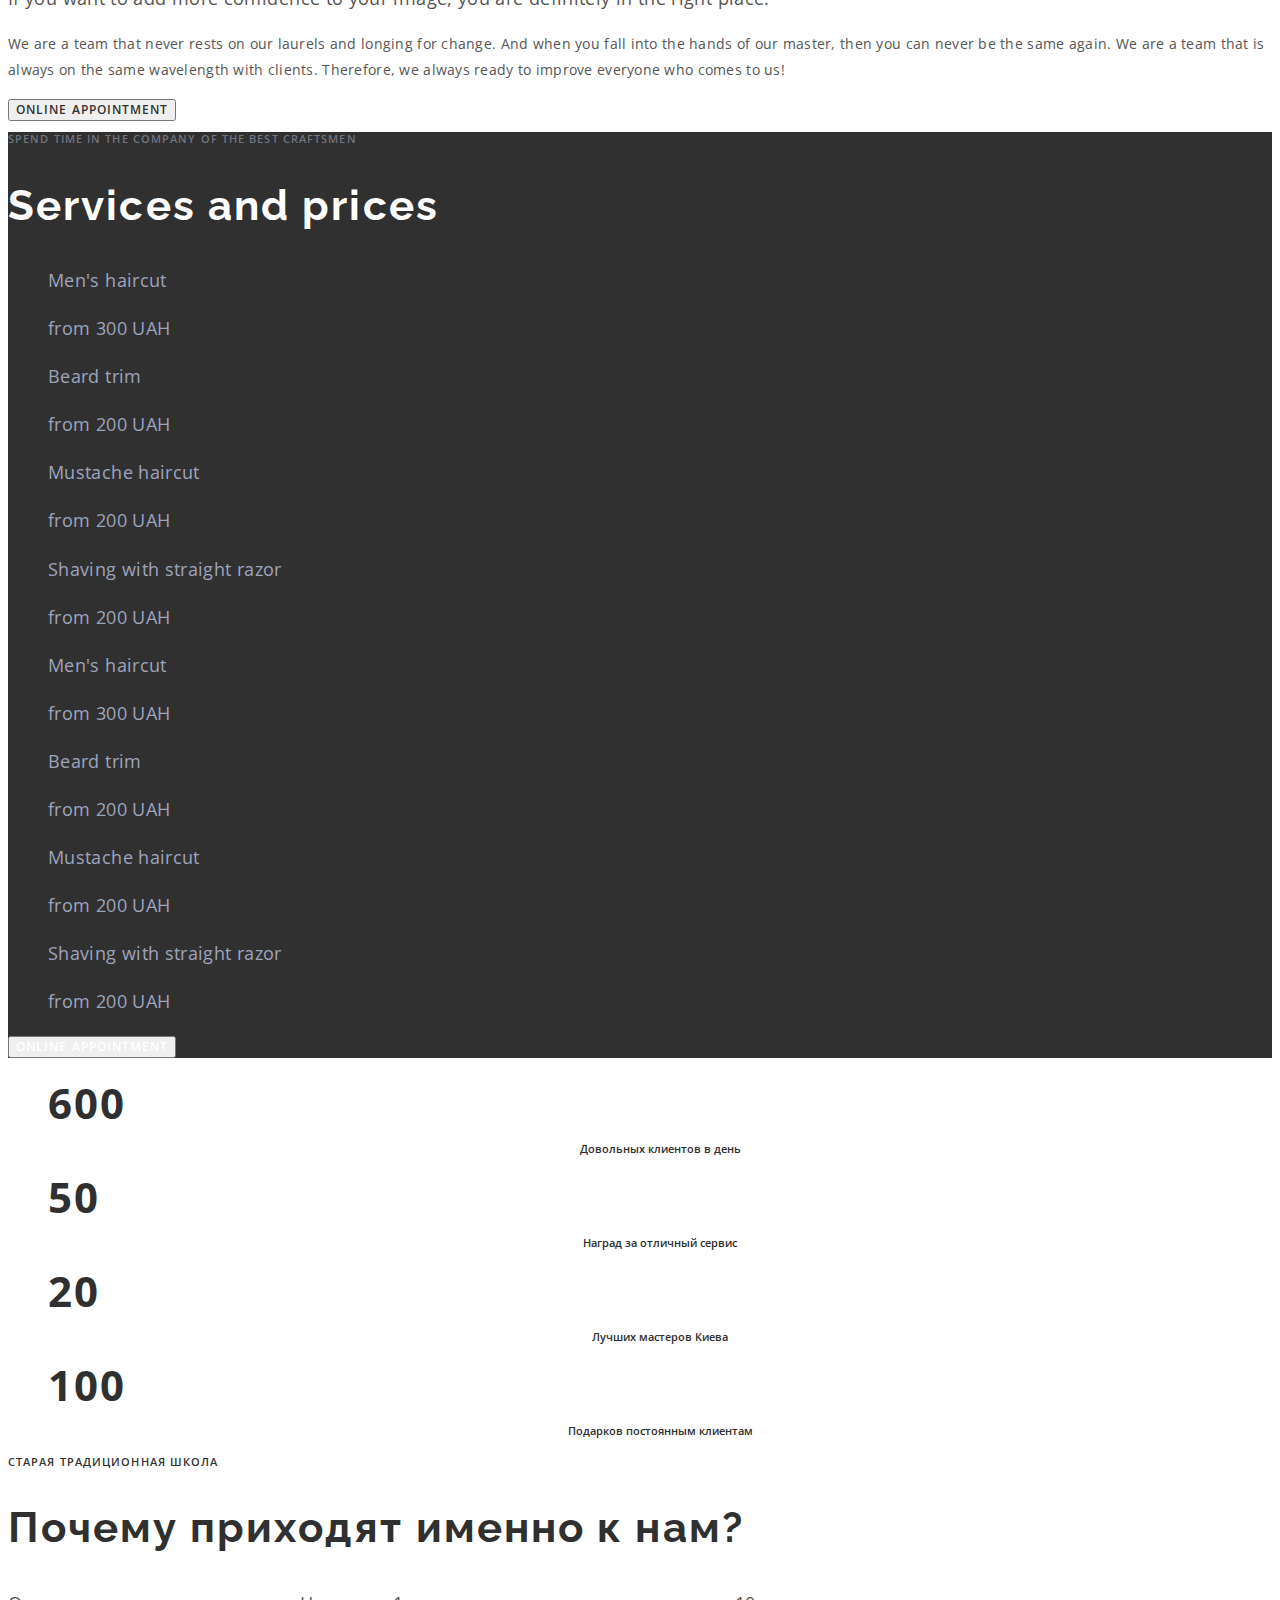
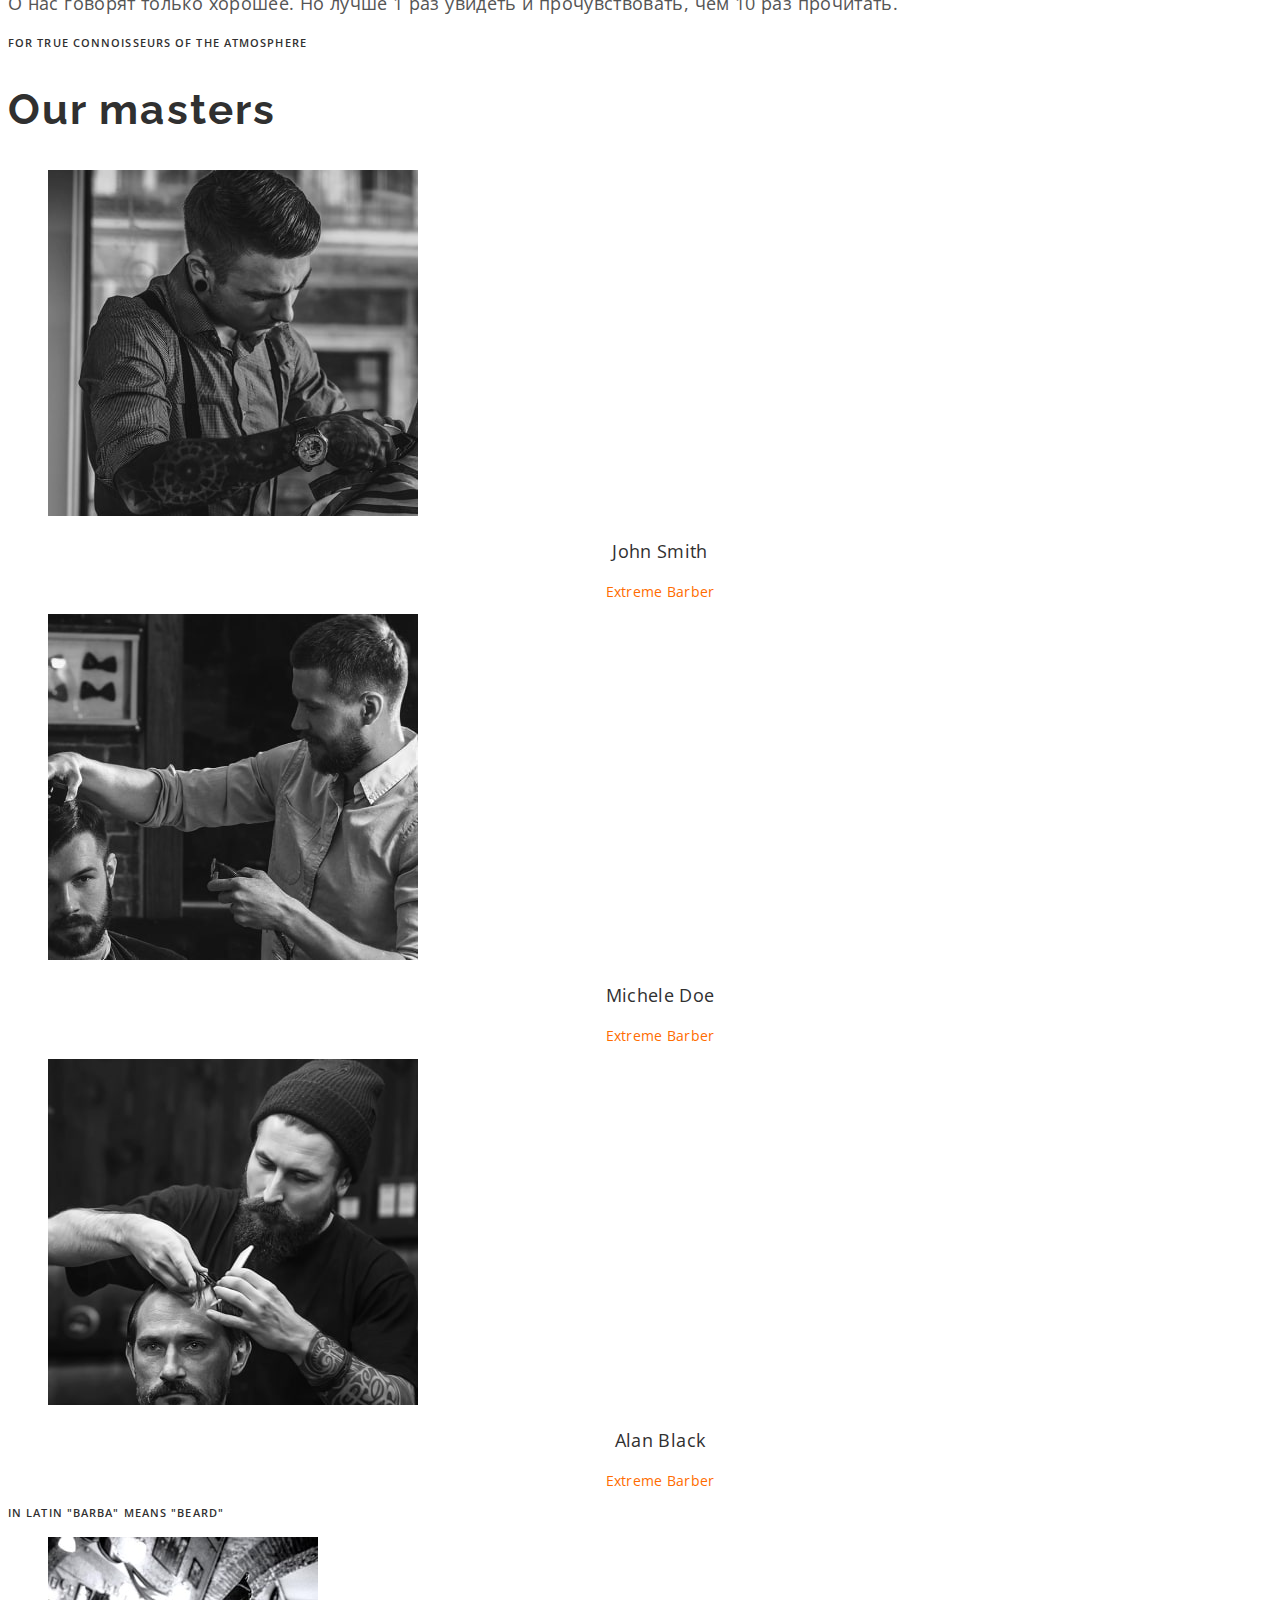
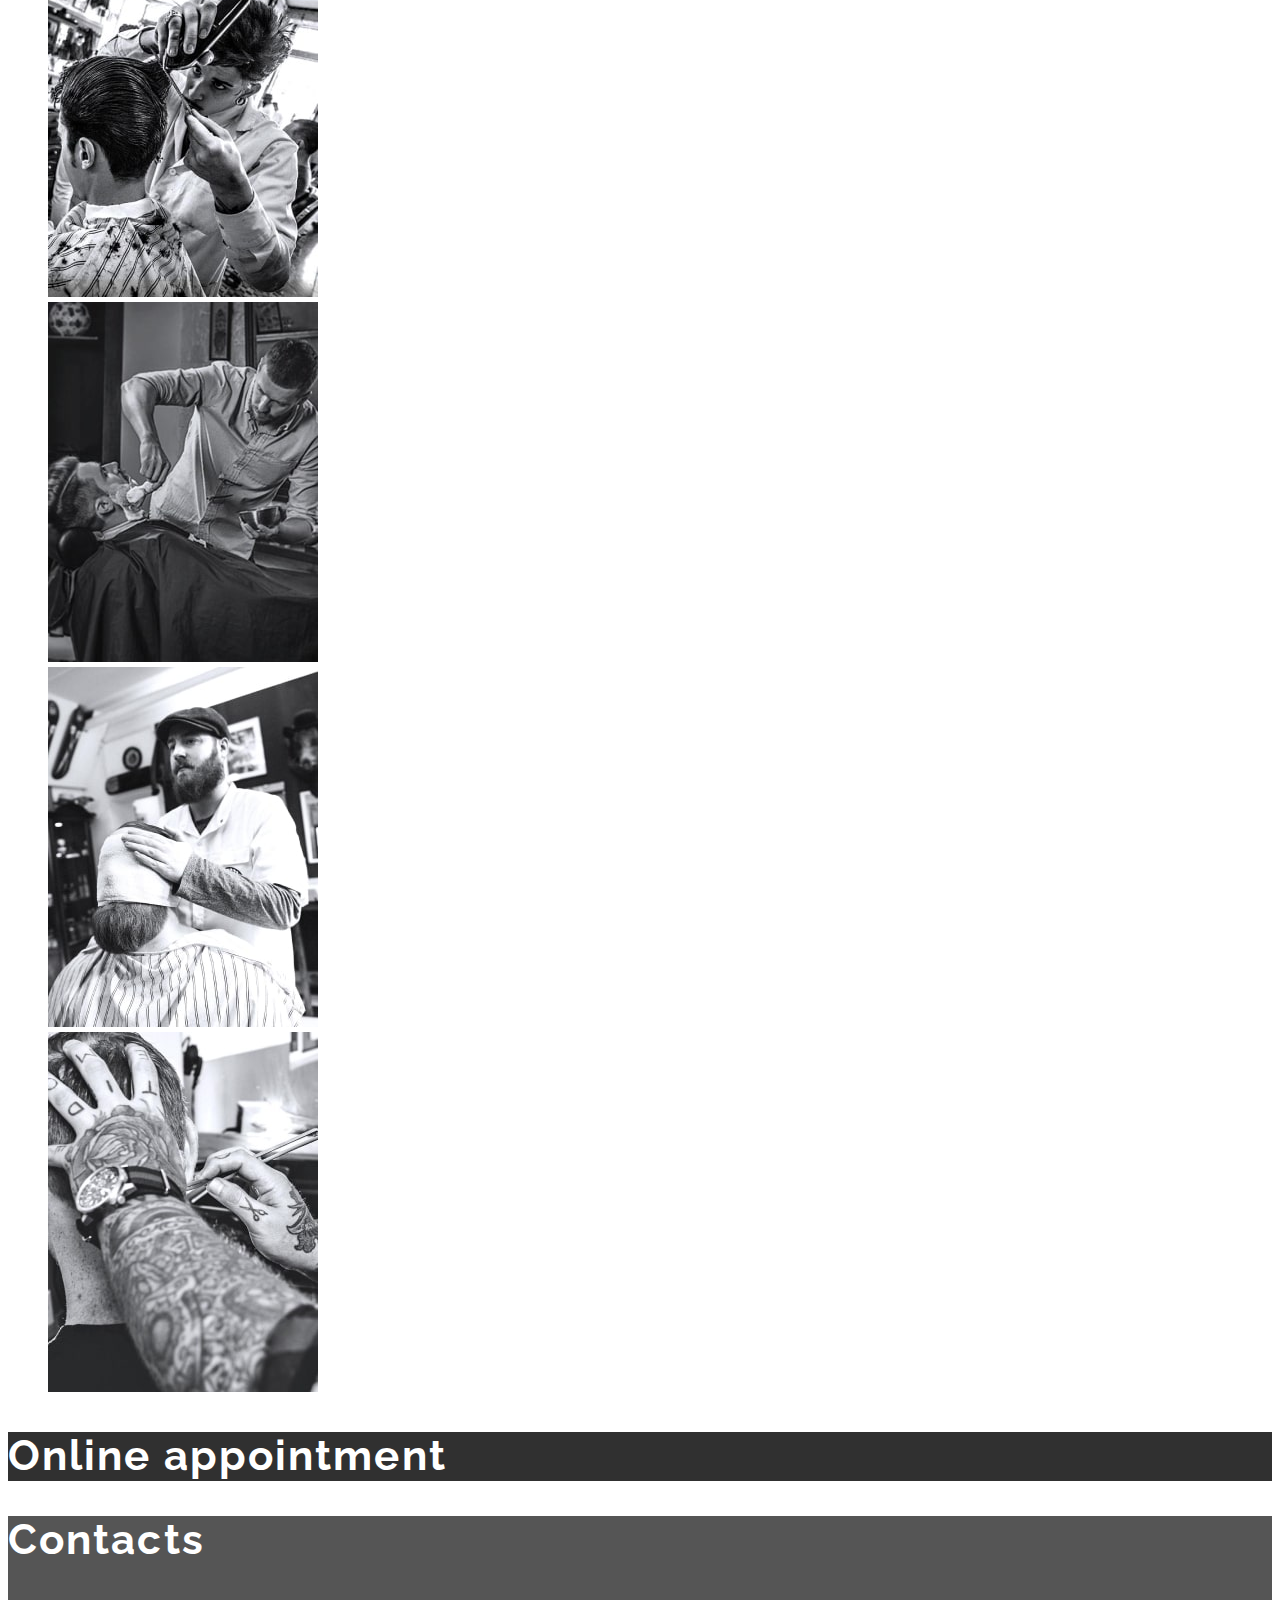
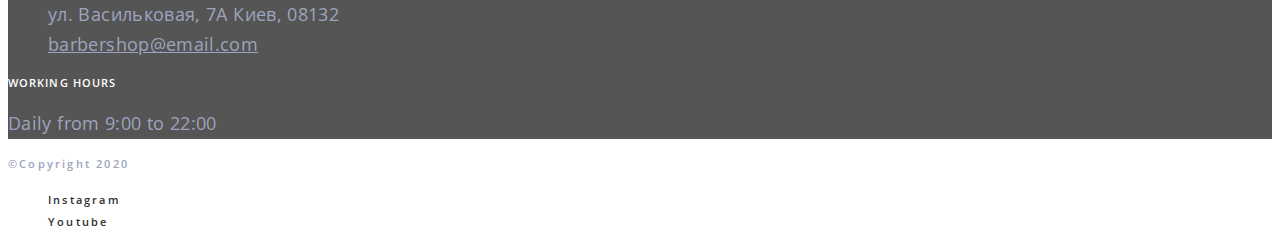
==== commit fadca8fa: "add classes&styles" ====
--- a/index.html
+++ b/index.html
@@ -4,43 +4,58 @@
     <meta charset="UTF-8" />
     <meta http-equiv="X-UA-Compatible" content="IE=edge" />
     <meta name="viewport" content="width=device-width, initial-scale=1.0" />
+    <link rel="preconnect" href="https://fonts.googleapis.com" />
+    <link rel="preconnect" href="https://fonts.gstatic.com" crossorigin />
+    <link
+      href="https://fonts.googleapis.com/css2?family=Open+Sans:wght@400;600;700&family=Raleway:wght@700&display=swap"
+      rel="stylesheet"
+    />
     <title>Barbershop</title>
     <link rel="stylesheet" href="./css/styles.css" />
   </head>
   <body>
     <!--header-->
-    <header>
-      <nav>
-        <a href="/">
+    <header class="header">
+      <nav class="header-nav">
+        <a class="header-logo" href="./index.html">
           <img src="./images/Logo.svg" alt="logo" />
         </a>
-        <ul>
-          <li><a href="#about">About</a></li>
-          <li><a href="#prices">Services and prices</a></li>
-          <li><a href="#masters">Masters</a></li>
-          <li><a href="#contacts">Contacts</a></li>
+        <ul class="header-list list">
+          <li class="header-item">
+            <a href="#about" class="header-link link">About</a>
+          </li>
+          <li class="header-item">
+            <a href="#prices" class="header-link link">Services and prices</a>
+          </li>
+          <li class="header-item">
+            <a href="#masters" class="header-link link">Masters</a>
+          </li>
+          <li class="header-item">
+            <a href="#contacts" class="header-link link">Contacts</a>
+          </li>
         </ul>
       </nav>
-      <a href="tel:+380441111111">+38 044 111 11 11</a>
-      <button type="button">online appointment</button>
+      <a class="header-tel link" href="tel:+380441111111">+38 044 111 11 11</a>
+      <button type="button" class="header-btn btn">online appointment</button>
     </header>
 
     <main>
       <!--hero-->
-      <section>
-        <ul>
-          <li>
+      <section class="hero">
+        <ul class="hero-list list">
+          <li class="hero-item">
             <a
-              href=""
+              href="" class="hero-link link"
               target="_blank"
               rel="noopener nofollow noreferrer"
               aria-label="Instagram"
               >Instagram</a
             >
           </li>
-          <li>
+          <li class="hero-item">
             <a
               href=""
+              class="hero-link link"
               target="_blank"
               rel="noopener nofollow noreferrer"
               aria-label="YouTube"
@@ -48,25 +63,27 @@
             >
           </li>
         </ul>
-        <p>A hair salon for men in Kyiv</p>
-        <h1>BarberShop</h1>
-        <p>
+        <div class="hero-content">
+        <p class="hero-top-text top-text">A hair salon for men in Kyiv</p>
+        <h1 class="hero-title">BarberShop</h1>
+        <p class="hero-bottom-text bottom-text">
           We are experts in trendy men's haircuts. We work quickly, carefully
           and tastefully.
         </p>
+        </div>
       </section>
 
       <!--about-->
-      <section id="about">
-        <ul>
-          <li>
+      <section id="about" class="about">
+        <ul class="about-list list">
+          <li class="about-item">
             <img
               src="./images/img-1-min.jpg"
               alt="beard trim"
               width="270"
               height="445"
             />
-          </li>
+          </li class="about-item">
           <li>
             <img
               src="./images/img-2-min.jpg"
@@ -76,137 +93,137 @@
             />
           </li>
         </ul>
-        <p>About</p>
-        <h2>The Best Barbershop in your city</h2>
-        <p>
+        <p class="about-top-text top-text">About</p>
+        <h2 class="about-title title">The Best Barbershop in your city</h2>
+        <p class="about-bottom-text bottom-text">
           If you want to add more confidence to your image, you are definitely
           in the right place.
         </p>
-        <p>
+        <p class="about-text">
           We are a team that never rests on our laurels and longing for change.
           And when you fall into the hands of our master, then you can never be
           the same again. We are a team that is always on the same wavelength
           with clients. Therefore, we always ready to improve everyone who comes
           to us!
         </p>
-        <button type="button">online appointment</button>
+        <button type="button" class="about-btn btn">online appointment</button>
       </section>
 
       <!--Services and prices-->
-      <section id="prices">
-        <p>Spend time in the company of the best craftsmen</p>
-        <h2>Services and prices</h2>
-        <ul>
+      <section id="prices" class="prices">
+        <p class="prices-top-text top-text">Spend time in the company of the best craftsmen</p>
+        <h2 class="prices-title title">Services and prices</h2>
+        <ul class="prices-list list">
+          <li class="prices-item">
+            <p class="prices-item-text">Men's haircut</p>
+            <p class="prices-item-text">from 300 UAH</p>
+          </li>
+          <li class="prices-item">
+            <p class="prices-item-text">Beard trim</p>
+            <p class="prices-item-text">from 200 UAH</p>
+          </li>
+          <li class="prices-item">
+            <p class="prices-item-text">Mustache haircut</p>
+            <p class="prices-item-text">from 200 UAH</p>
+          </li>
+          <li class="prices-item">
+            <p class="prices-item-text">Shaving with straight razor</p>
+            <p class="prices-item-text">from 200 UAH</p>
+          </li>
+        </ul>
+        <ul class="prices-list list">
           <li>
-            <p>Men's haircut</p>
-            <p>from 300 UAH</p>
-          </li>
-          <li>
-            <p>Beard trim</p>
-            <p>from 200 UAH</p>
-          </li>
-          <li>
-            <p>Mustache haircut</p>
-            <p>from 200 UAH</p>
-          </li>
-          <li>
-            <p>Shaving with straight razor</p>
-            <p>from 200 UAH</p>
-          </li>
-        </ul>
-        <ul>
-          <li>
-            <p>Men's haircut</p>
-            <p>from 300 UAH</p>
-          </li>
-          <li>
-            <p>Beard trim</p>
-            <p>from 200 UAH</p>
-          </li>
-          <li>
-            <p>Mustache haircut</p>
-            <p>from 200 UAH</p>
-          </li>
-          <li>
-            <p>Shaving with straight razor</p>
-            <p>from 200 UAH</p>
-          </li>
-        </ul>
-        <button type="button">online appointment</button>
-      </section>
-
-      <!-- Reviews -->
-      <section>
-        <ul>
-          <li>
-            <span>600</span>
-            <p>Довольных клиентов в день</p>
-          </li>
-          <li>
-            <span>50</span>
-            <p>Наград за отличный сервис</p>
-          </li>
-          <li>
-            <span>20</span>
-            <p>Лучших мастеров Киева</p>
-          </li>
-          <li>
-            <span>100</span>
-            <p>Подарков постоянным клиентам</p>
-          </li>
-        </ul>
-        <p>старая традиционная школа</p>
-        <h2>Почему приходят именно к нам?</h2>
-        <p>
+            <p class="prices-item-text">Men's haircut</p>
+            <p class="prices-item-text">from 300 UAH</p>
+          </li>
+          <li class="prices-item">
+            <p class="prices-item-text">Beard trim</p>
+            <p class="prices-item-text">from 200 UAH</p>
+          </li>
+          <li class="prices-item">
+            <p class="prices-item-text">Mustache haircut</p>
+            <p class="prices-item-text">from 200 UAH</p>
+          </li>
+          <li class="prices-item">
+            <p class="prices-item-text">Shaving with straight razor</p>
+            <p class="prices-item-text">from 200 UAH</p>
+          </li>
+        </ul>
+        <button type="button" class="prices-btn btn">online appointment</button>
+      </section>
+
+      <!-- Benefits -->
+      <section class="benefits">
+        <ul class="benefits-list list">
+          <li class="benefits-item">
+            <span class="benefits-item-count">600</span>
+            <p class="benefits-item-text">Довольных клиентов в день</p>
+          </li>
+          <li class="benefits-item">
+            <span class="benefits-item-count">50</span>
+            <p class="benefits-item-text">Наград за отличный сервис</p>
+          </li>
+          <li class="benefits-item">
+            <span class="benefits-item-count">20</span>
+            <p class="benefits-item-text">Лучших мастеров Киева</p>
+          </li>
+          <li class="benefits-item">
+            <span class="benefits-item-count">100</span>
+            <p class="benefits-item-text">Подарков постоянным клиентам</p>
+          </li>
+        </ul>
+        <p class="benefits-top-text top-text">старая традиционная школа</p>
+        <h2 class="benefits-title title">Почему приходят именно к нам?</h2>
+        <p class="benefits-bottom-text bottom-text">
           О нас говорят только хорошее. Но лучше 1 раз увидеть и прочувствовать,
           чем 10 раз прочитать.
         </p>
       </section>
 
       <!--Masters-->
-      <section id="masters">
-        <p>For true connoisseurs of the atmosphere</p>
-        <h2>Our masters</h2>
-        <ul>
-          <li>
+      <section id="masters" class="masters">
+        <p class="masters-top-text top-text">For true connoisseurs of the atmosphere</p>
+        <h2 class="masters-title title">Our masters</h2>
+        <ul class="masters-list list">
+          <li class="masters-item">
             <img
               src="./images/img1-min.jpg"
               alt="master's work"
               width="370"
               height="346"
             />
-            <h3>John Smith</h3>
-            <p>Extreme Barber</p>
-          </li>
-          <li>
+            <h3 class="masters-item-title">John Smith</h3>
+            <p class="masters-item-text">Extreme Barber</p>
+          </li>
+          <li class="masters-item">
             <img
               src="./images/img2-min.jpg"
               alt="master's work"
               width="370"
               height="346"
             />
-            <h3>Michele Doe</h3>
-            <p>Extreme Barber</p>
-          </li>
-          <li>
+            <h3 class="masters-item-title">Michele Doe</h3>
+            <p class="masters-item-text">Extreme Barber</p>
+          </li>
+          <li class="masters-item">
             <img
               src="./images/img3-min.jpg"
               alt="master's work"
               width="370"
               height="346"
             />
-            <h3>Alan Black</h3>
-            <p>Extreme Barber</p>
+            <h3 class="masters-item-title">Alan Black</h3>
+            <p class="masters-item-text">Extreme Barber</p>
           </li>
         </ul>
       </section>
 
       <!--Gallery-->
-      <section>
-        <p>In Latin "barba" means "beard"</p>
-        <h2 hidden>Gallery</h2>
-        <ul>
-          <li>
+      <section class="gallery">
+        <p class="gallery-top-text top-text">In Latin "barba" means "beard"</p>
+        <h2 class="visually-hidden">Gallery</h2>
+        <ul class="gallery-list list">
+          <li class="gallery-item">
             <img
               src="./images/Rectangle25-min.jpg"
               alt="master's work"
@@ -214,7 +231,7 @@
               height="360"
             />
           </li>
-          <li>
+          <li class="gallery-item">
             <img
               src="./images/Rectangle26-min.jpg"
               alt="master's work"
@@ -222,7 +239,7 @@
               height="360"
             />
           </li>
-          <li>
+          <li class="gallery-item">
             <img
               src="./images/Rectangle27-min.jpg"
               alt="master's work"
@@ -230,7 +247,7 @@
               height="360"
             />
           </li>
-          <li>
+          <li class="gallery-item">
             <img
               src="./images/Rectangle28-min.jpg"
               alt="master's work"
@@ -241,43 +258,45 @@
         </ul>
       </section>
 
-      <!--Contacts-->
-      <section id="contacts">
-        <h2>Online appointment</h2>
-      </section>
-      <section>
-        <h2>Contacts</h2>
-        <address>
-          <ul>
-            <li>
+      <!--Online-->
+      <section id="contacts" class="online">
+        <h2 class="online-title title">Online appointment</h2>
+      </section>
+
+    <!-- Contacts -->
+      <section class="contacts">
+        <h2 class="contacts-title title">Contacts</h2>
+        <address class="contacts-address">
+          <ul class="contacts-list list">
+            <li class="contacts-item">
               <a
                 href="https://goo.gl/maps/9fWFHj3suLBgGQRa7"
-                target="_blank"
+                target="_blank" class="contacts-link link"
                 rel="noopener nofollow noreferrer"
                 >ул. Васильковая, 7А Киев, 08132</a
               >
             </li>
-            <li><a href="tel:+380441111111">+38 044 111 11 11</a></li>
-            <li>
-              <a href="mailto:barbershop@email.com">barbershop@email.com</a>
+            <li class="contacts-item"><a href="tel:+380441111111" class="contacts-link link>+38 044 111 11 11</a></li>
+            <li class="contacts-item">
+              <a href="mailto:barbershop@email.com" class="contacts-link">barbershop@email.com</a>
             </li>
           </ul>
         </address>
-        <p>Working hours</p>
-        <p>Daily from 9:00 to 22:00</p>
+        <p class="contacts-subtitle">Working hours</p>
+        <p class="contacts-time">Daily from 9:00 to 22:00</p>
       </section>
     </main>
 
-    <footer>
-      <p>&copy;Copyright 2020</p>
-      <ul>
-        <li>
-          <a href="" target="_blank" rel="noopener nofollow noreferrer"
+    <footer class="footer">
+      <p class="footer-copy">&copy;Copyright 2020</p>
+      <ul class="footer-list list">
+        <li class="footer-item">
+          <a href="" target="_blank" class="footer-link link" rel="noopener nofollow noreferrer"
             >Instagram</a
           >
         </li>
-        <li>
-          <a href="" target="_blank" rel="noopener nofollow noreferrer"
+        <li class="footer-item">
+          <a href="" target="_blank" class="footer-link link" rel="noopener nofollow noreferrer"
             >Youtube</a
           >
         </li>
--- a/css/styles.css
+++ b/css/styles.css
@@ -1,3 +1,11 @@
+:root {
+  --main-btn-color: #ffffff;
+  --second-btn-color: #303030;
+  --main-title-color: #ffffff;
+  --second-title-color: #303030;
+  --accent-color: #ff6c00;
+}
+
 body {
   font-family: "Open Sans", sans-serif;
 }
@@ -10,17 +18,277 @@
   text-decoration: none;
 }
 
+.top-text {
+  font-weight: 600;
+  font-size: 11px;
+  line-height: 1.36;
+  letter-spacing: 0.1em;
+  text-transform: uppercase;
+}
+
+.title {
+  font-family: "Raleway", sans-serif;
+  font-weight: 700;
+  font-size: 42px;
+  line-height: 1.16;
+  letter-spacing: 0.05em;
+}
+
+.btn {
+  font-family: inherit;
+  font-weight: 600;
+  font-size: 12px;
+  line-height: 1.33;
+  letter-spacing: 0.09em;
+  text-transform: uppercase;
+}
+
+.bottom-text {
+  font-size: 18px;
+  line-height: 1.67;
+  letter-spacing: 0.02em;
+}
+
+/* -----------------HEADER----------------- */
 .header {
-  background-color: gray;
-}
-
-.header-link {
+  background-color: grey;
+}
+
+.header-link,
+.header-tel {
   font-weight: 600;
   font-size: 12px;
   line-height: 1.33;
   letter-spacing: 0.1em;
-  color: white;
-}
-
-.header-tel {
-}
+  color: #ffffff;
+}
+
+.header-link:hover,
+.header-link:focus,
+.header-tel:hover,
+.header-tel:focus {
+  color: var(--accent-color);
+}
+
+.header-btn {
+  color: var(--main-btn-color);
+}
+
+/* -----------------HERO----------------- */
+.hero-item {
+}
+.hero-link {
+  font-weight: 600;
+  font-size: 11px;
+  line-height: 1.36;
+  letter-spacing: 0.2em;
+  color: #303030;
+}
+.header-link:hover,
+.header-link:focus {
+  color: var(--accent-color);
+}
+
+.hero-content {
+  background-color: #303030;
+}
+
+.hero-top-text {
+  color: rgba(157, 164, 189, 0.6);
+}
+
+.hero-title {
+  font-family: "Raleway", sans-serif;
+  font-size: 72px;
+  line-height: 1.18;
+  letter-spacing: 0.05em;
+  color: var(--main-title-color);
+}
+
+.hero-bottom-text {
+  color: #9da4bd;
+}
+
+/* -----------------ABOUT----------------- */
+
+.about-top-text {
+  color: #303030;
+}
+.about-title {
+  color: var(--second-title-color);
+}
+.about-bottom-text {
+  color: #555555;
+}
+.about-text {
+  font-size: 14px;
+  line-height: 1.86;
+  letter-spacing: 0.02em;
+  color: #555555;
+}
+.about-btn {
+  color: var(--second-btn-color);
+}
+
+/* -----------------PRICES----------------- */
+.prices {
+  background-color: #303030;
+}
+.prices-top-text {
+  color: rgba(157, 164, 189, 0.6);
+}
+.prices-title {
+  color: var(--main-title-color);
+}
+
+.prices-item-text {
+  font-size: 18px;
+  line-height: 1.67;
+  letter-spacing: 0.02em;
+  color: #9da4bd;
+}
+
+.prices-btn {
+  color: var(--main-btn-color);
+}
+
+/* -----------------BENEFITS----------------- */
+.benefits-item-count {
+  font-weight: 700;
+  font-size: 42px;
+  line-height: calc(57 / 42);
+  text-align: center;
+  letter-spacing: 0.05em;
+  color: #303030;
+}
+
+.benefits-item-text {
+  font-weight: 600;
+  font-size: 11px;
+  line-height: 1.36;
+  text-align: center;
+  color: #303030;
+}
+
+.benefits-top-text {
+  color: #303030;
+}
+
+.benefits-title {
+  color: var(--second-title-color);
+}
+
+.benefits-bottom-text {
+  color: #555555;
+}
+
+/* -----------------MASTERS----------------- */
+.masters-top-text {
+  color: #303030;
+}
+
+.masters-title {
+  color: var(--second-title-color);
+}
+
+.masters-item-title {
+  font-weight: 400;
+  font-size: 18px;
+  line-height: calc(25 / 18);
+  text-align: center;
+  letter-spacing: 0.02em;
+  color: #303030;
+}
+
+.masters-item-text {
+  font-size: 14px;
+  line-height: calc(19 / 14);
+  text-align: center;
+  letter-spacing: 0.02em;
+  color: var(--accent-color);
+}
+
+/* -----------------GALLERY----------------- */
+.visually-hidden {
+  position: absolute;
+  white-space: nowrap;
+  width: 1px;
+  height: 1px;
+  overflow: hidden;
+  border: 0;
+  padding: 0;
+  clip: rect(0 0 0 0);
+  clip-path: inset(50%);
+  margin: -1px;
+}
+
+.gallery-top-text {
+  color: #303030;
+}
+
+/* -----------------ONLINE----------------- */
+.online {
+  background-color: #303030;
+}
+
+.online-title {
+  color: var(--main-title-color);
+}
+
+/* -----------------CONTACTS----------------- */
+.contacts {
+  background-color: #555555;
+}
+
+.contacts-title {
+  color: var(--main-title-color);
+}
+
+.contacts-address {
+  font-style: normal;
+}
+
+.contacts-link {
+  font-size: 18px;
+  line-height: 1.67;
+  letter-spacing: 0.02em;
+  color: #9da4bd;
+}
+
+.contacts-subtitle {
+  font-weight: 600;
+  font-size: 11px;
+  line-height: 1.36;
+  letter-spacing: 0.1em;
+  text-transform: uppercase;
+  color: #ffffff;
+}
+
+.contacts-time {
+  font-size: 18px;
+  line-height: 1.67;
+  letter-spacing: 0.02em;
+  color: #9da4bd;
+}
+
+/* -----------------FOOTER----------------- */
+.footer-copy {
+  font-weight: 600;
+  font-size: 11px;
+  line-height: 1.36;
+  letter-spacing: 0.2em;
+  color: #9da4bd;
+}
+
+.footer-link {
+  font-weight: 600;
+  font-size: 11px;
+  line-height: 1.36;
+  letter-spacing: 0.2em;
+  color: #303030;
+}
+
+.footer-link:hover,
+.footer-link:focus {
+  color: var(--accent-color);
+}
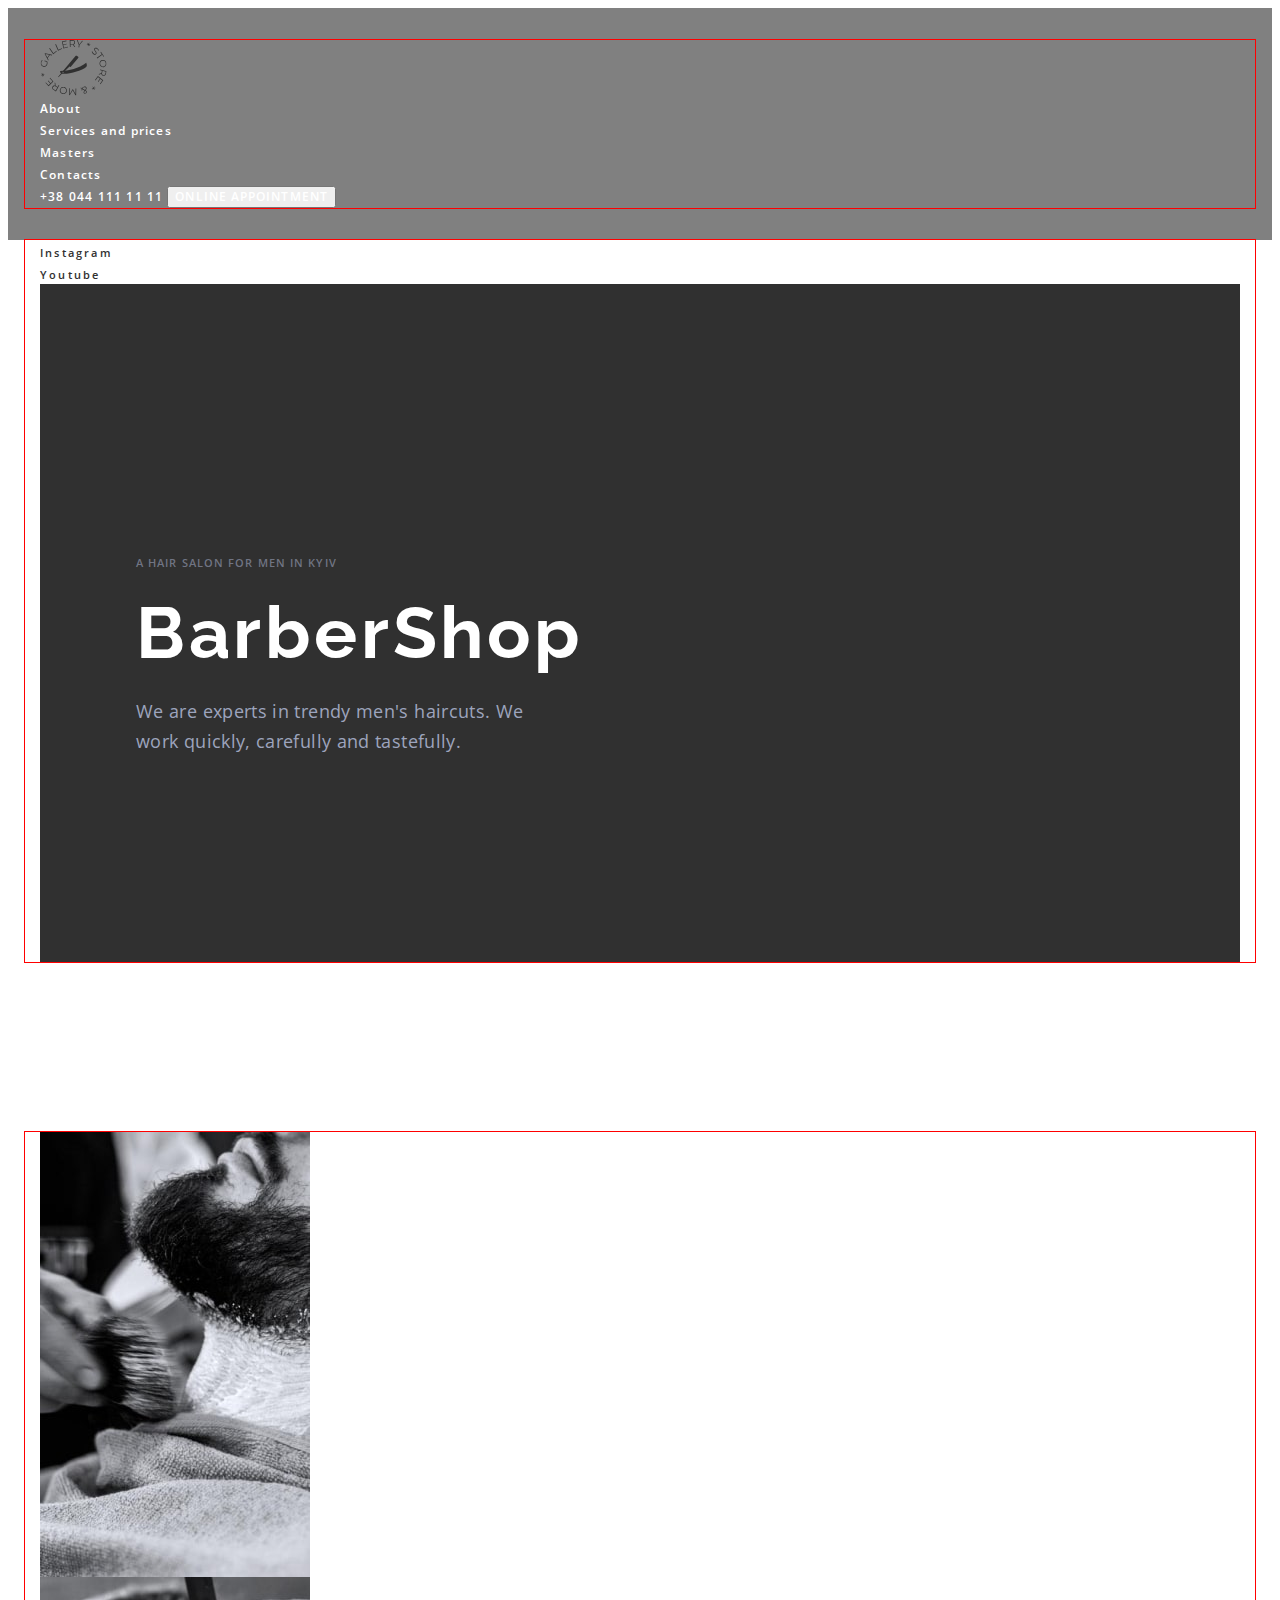
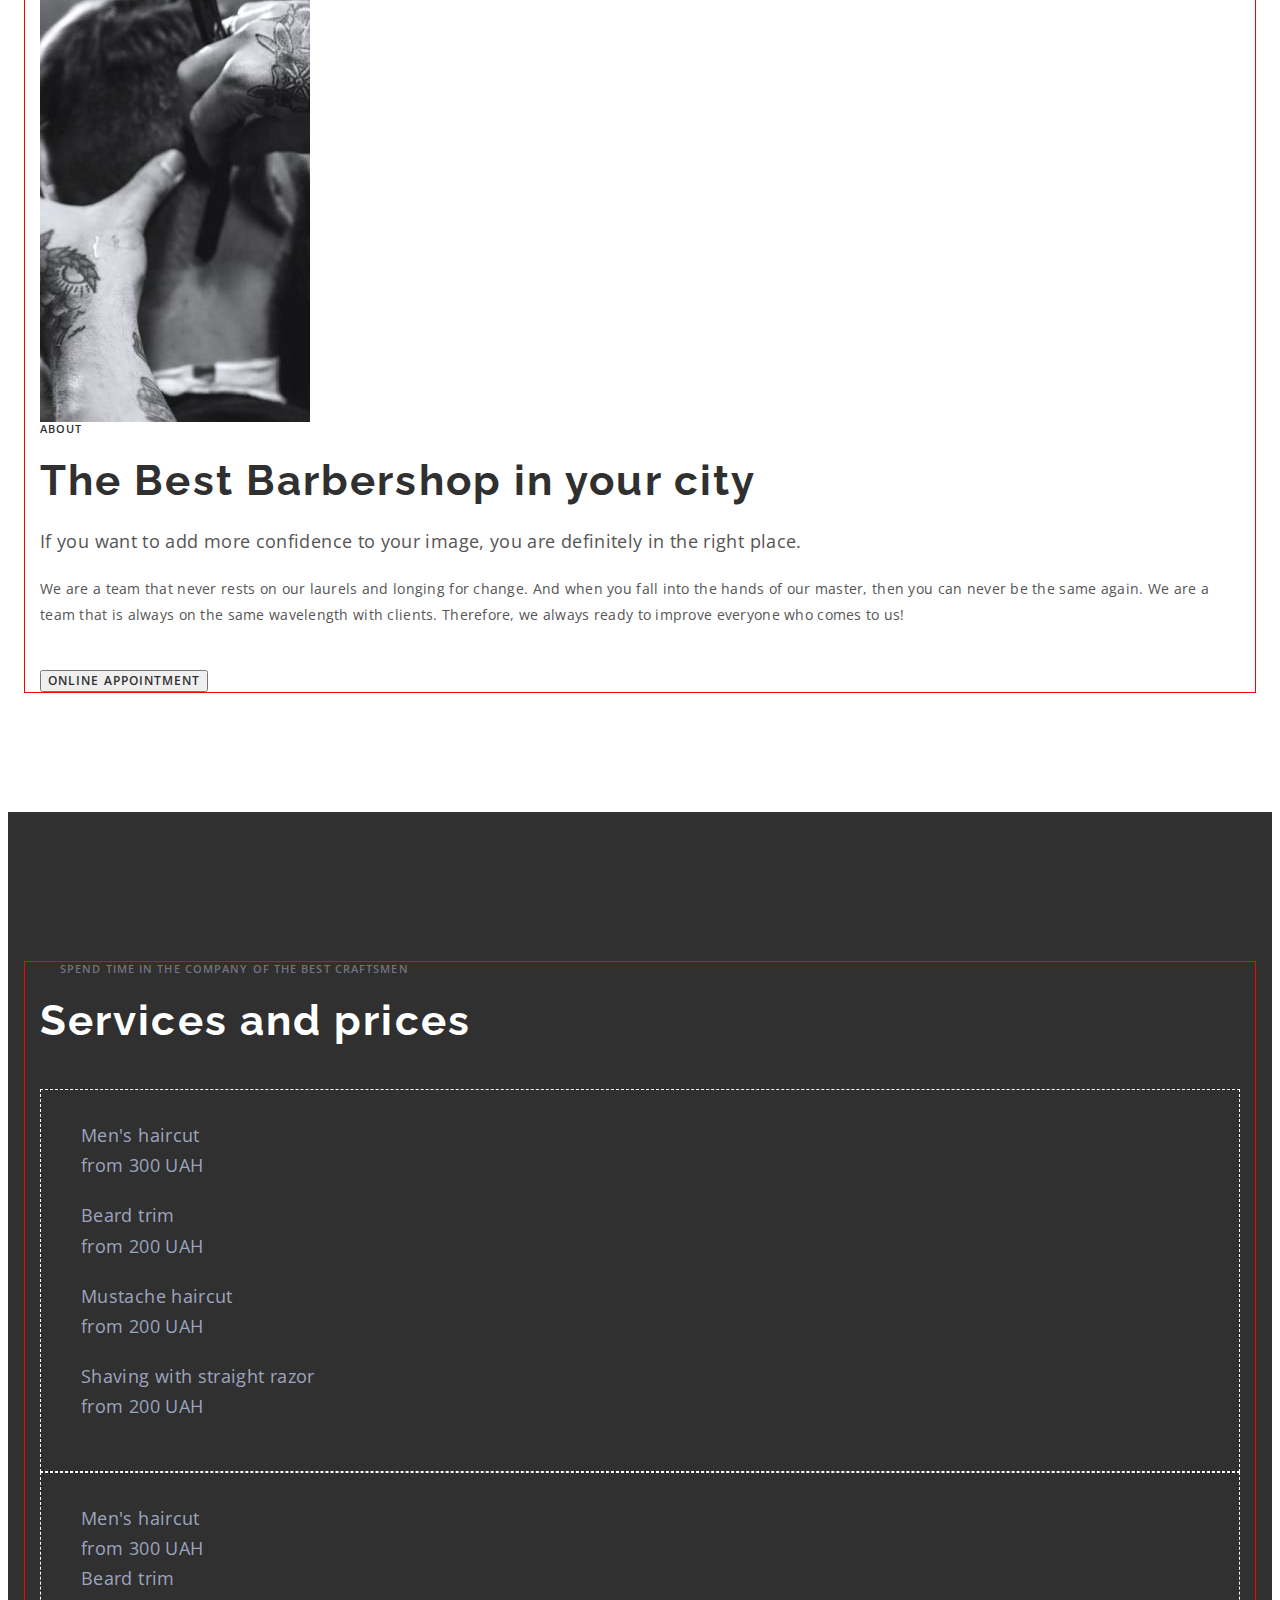
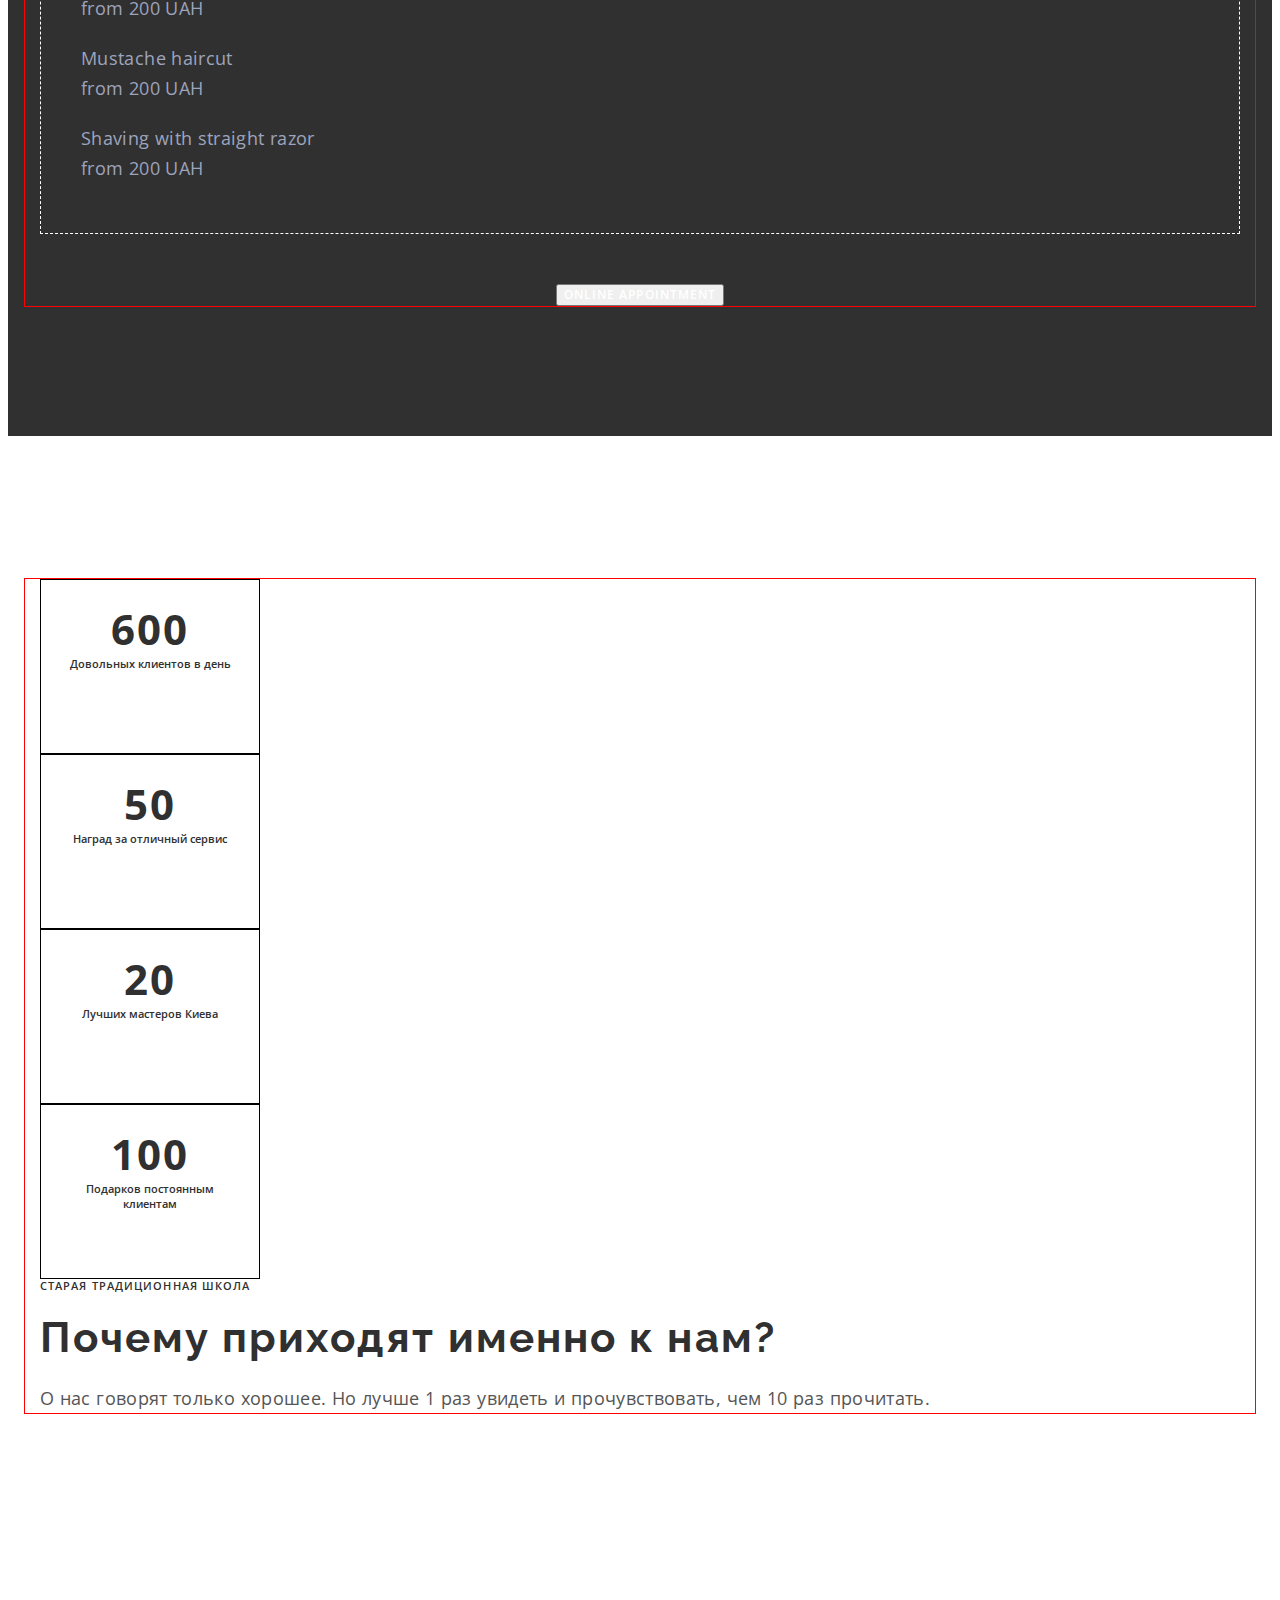
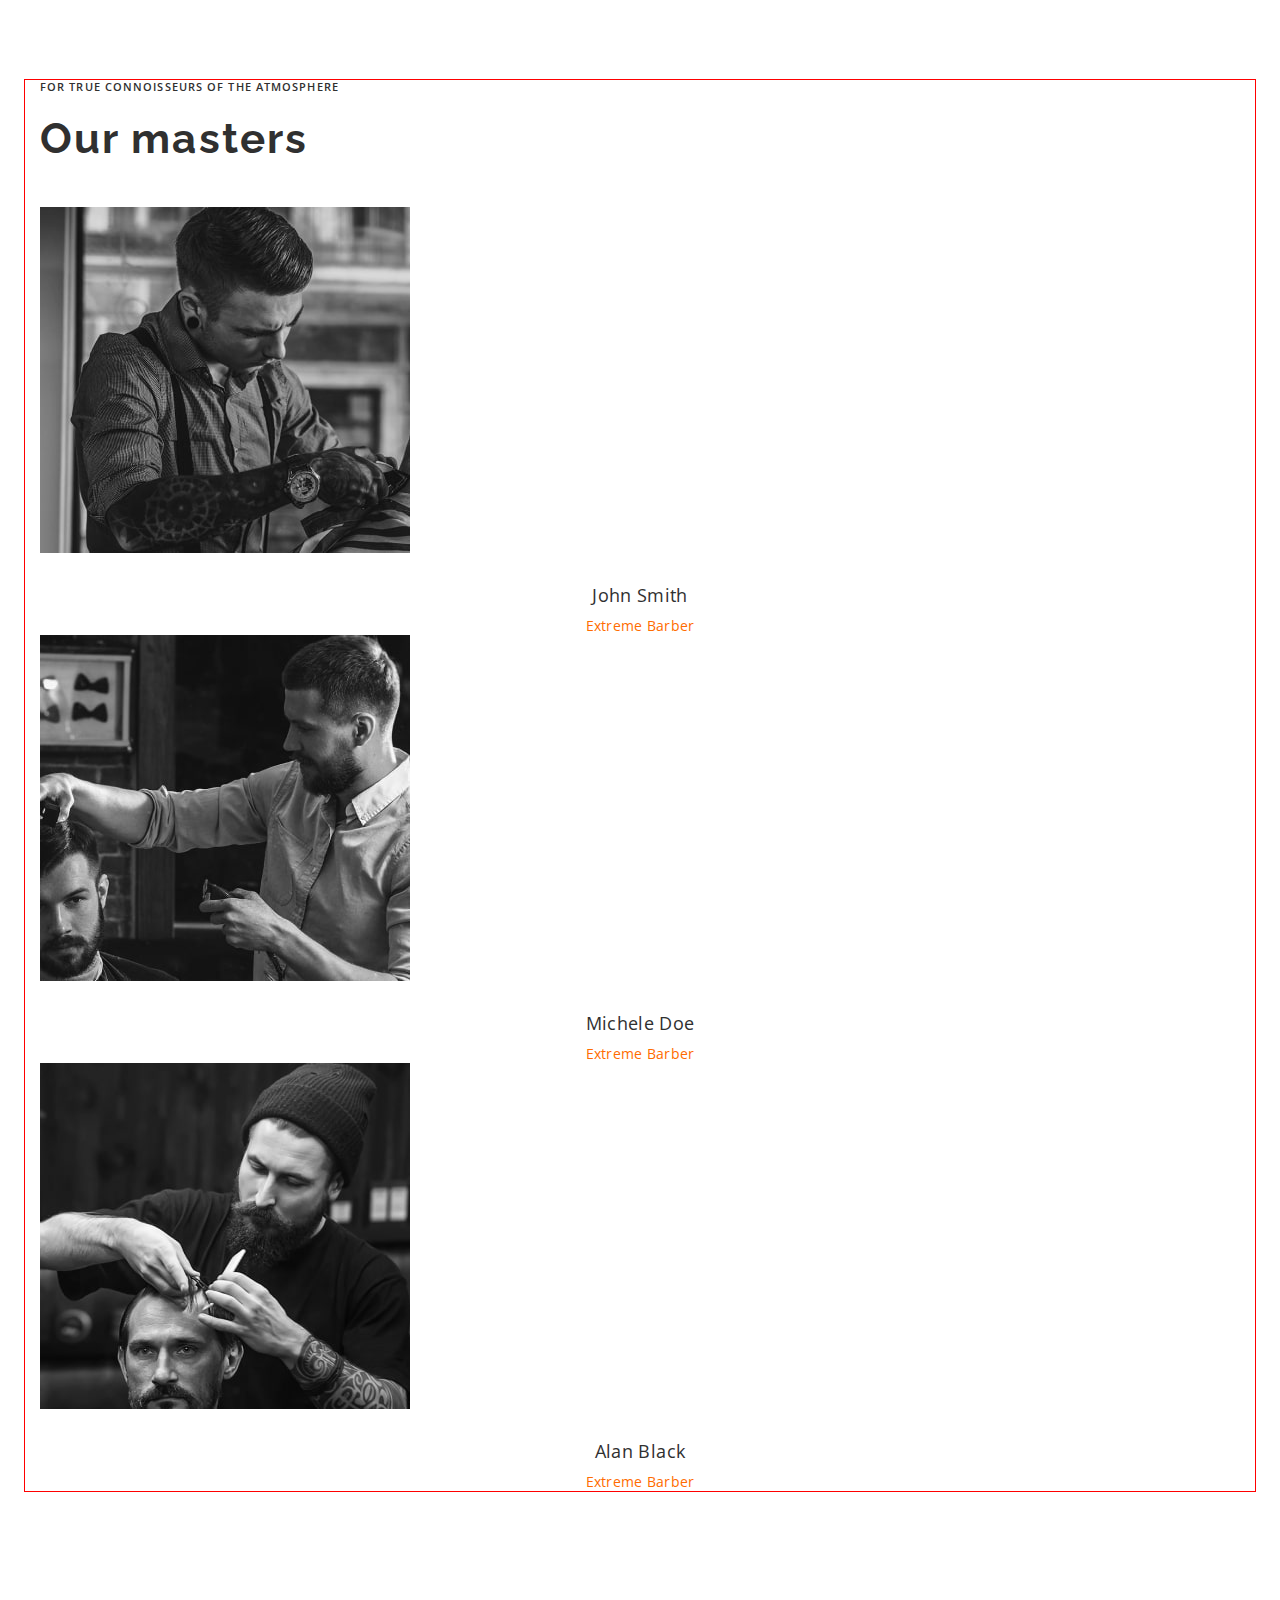
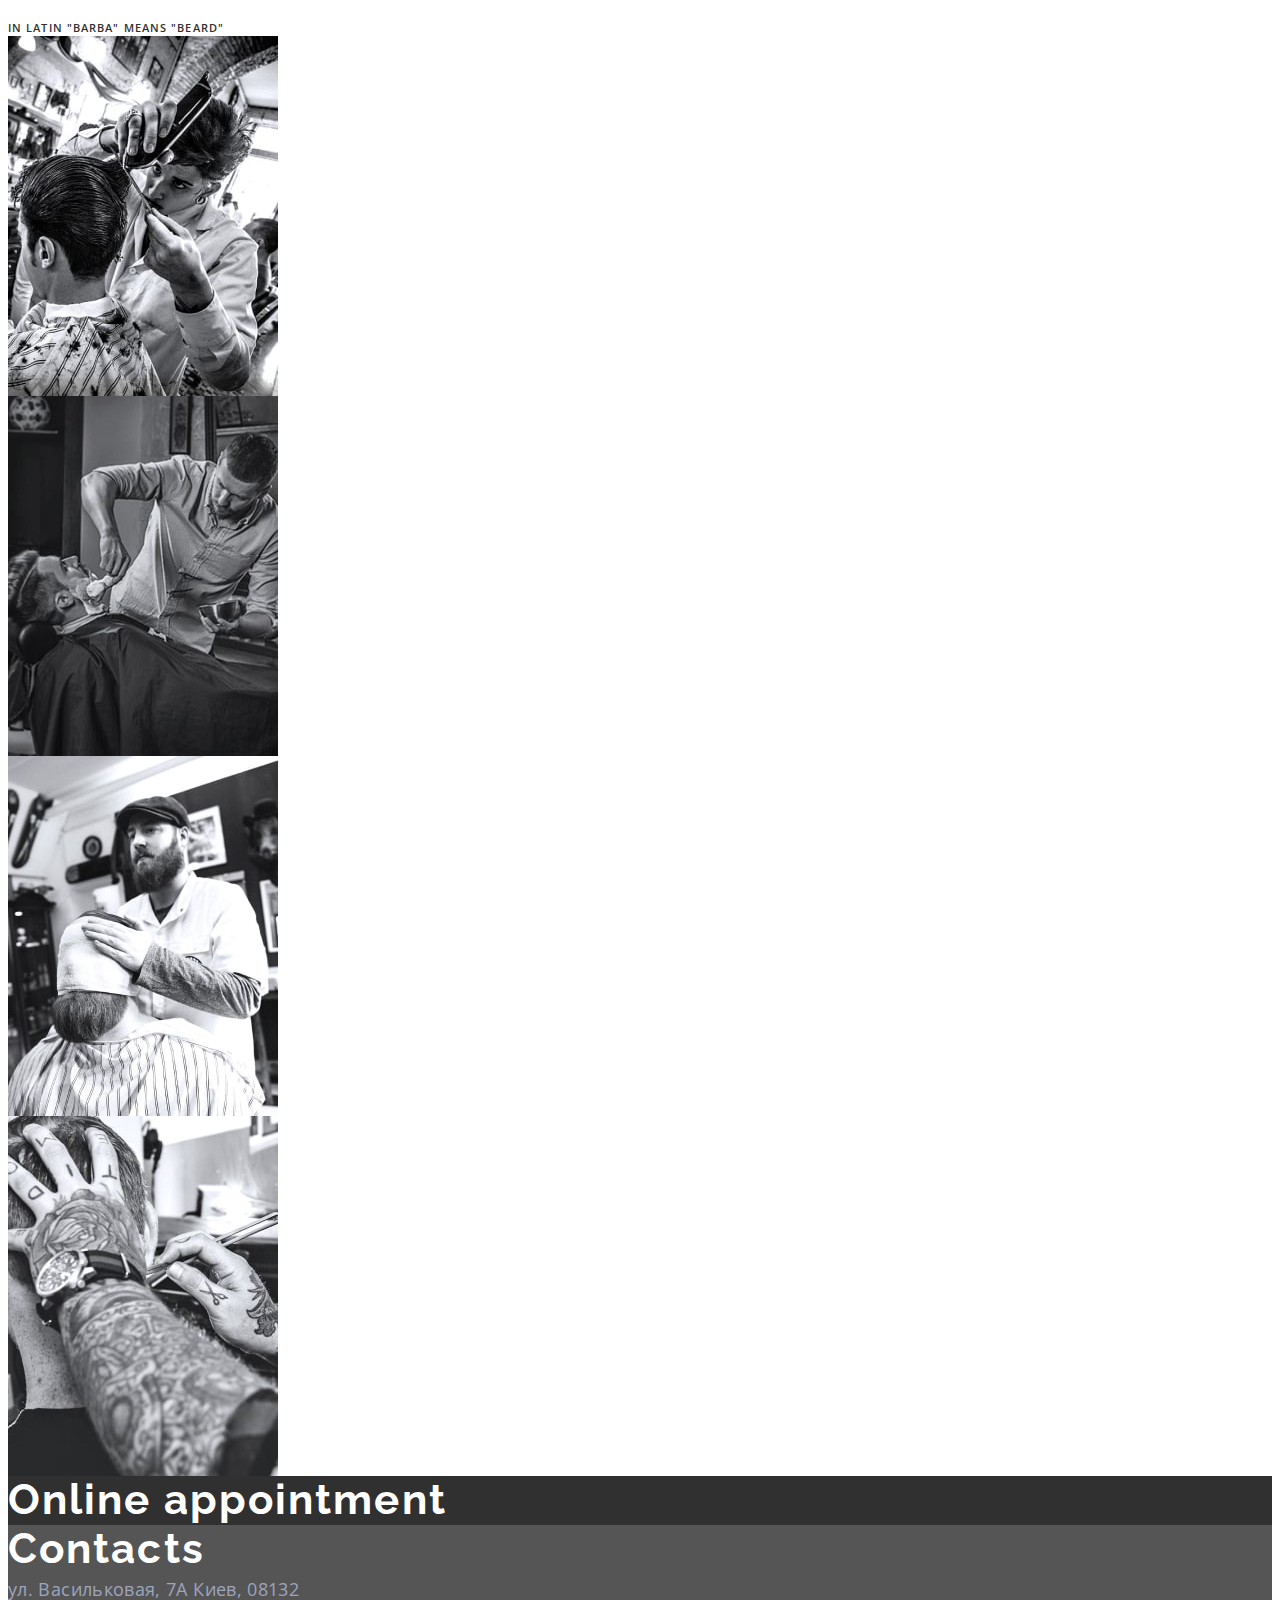
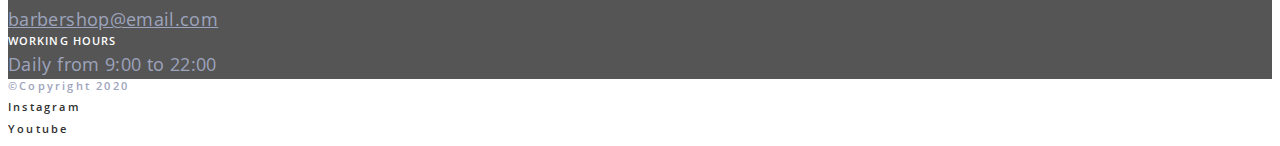
==== commit a650d6d6: "модуль 3 часть 1" ====
--- a/index.html
+++ b/index.html
@@ -11,11 +11,19 @@
       rel="stylesheet"
     />
     <title>Barbershop</title>
+    <link
+      rel="stylesheet"
+      href="https://cdnjs.cloudflare.com/ajax/libs/modern-normalize/1.1.0/modern-normalize.min.css"
+      integrity="sha512-wpPYUAdjBVSE4KJnH1VR1HeZfpl1ub8YT/NKx4PuQ5NmX2tKuGu6U/JRp5y+Y8XG2tV+wKQpNHVUX03MfMFn9Q=="
+      crossorigin="anonymous"
+      referrerpolicy="no-referrer"
+    />
     <link rel="stylesheet" href="./css/styles.css" />
   </head>
   <body>
-    <!--header-->
+    <!----------------------header-->
     <header class="header">
+      <div class="container">
       <nav class="header-nav">
         <a class="header-logo" href="./index.html">
           <img src="./images/Logo.svg" alt="logo" />
@@ -37,11 +45,13 @@
       </nav>
       <a class="header-tel link" href="tel:+380441111111">+38 044 111 11 11</a>
       <button type="button" class="header-btn btn">online appointment</button>
+      </div>
     </header>
 
     <main>
-      <!--hero-->
+      <!----------------------------hero-->
       <section class="hero">
+        <div class="container">
         <ul class="hero-list list">
           <li class="hero-item">
             <a
@@ -71,10 +81,12 @@
           and tastefully.
         </p>
         </div>
-      </section>
-
-      <!--about-->
+        </div>
+      </section>
+
+      <!-------------------------------------about-->
       <section id="about" class="about">
+        <div class="container">
         <ul class="about-list list">
           <li class="about-item">
             <img
@@ -107,10 +119,12 @@
           to us!
         </p>
         <button type="button" class="about-btn btn">online appointment</button>
-      </section>
-
-      <!--Services and prices-->
+        </div>
+      </section>
+
+      <!--------------------------------Services and prices-->
       <section id="prices" class="prices">
+        <div class="container">
         <p class="prices-top-text top-text">Spend time in the company of the best craftsmen</p>
         <h2 class="prices-title title">Services and prices</h2>
         <ul class="prices-list list">
@@ -150,10 +164,12 @@
           </li>
         </ul>
         <button type="button" class="prices-btn btn">online appointment</button>
-      </section>
-
-      <!-- Benefits -->
+        </div>
+      </section>
+
+      <!--------------------------------- Benefits -->
       <section class="benefits">
+        <div class="container">
         <ul class="benefits-list list">
           <li class="benefits-item">
             <span class="benefits-item-count">600</span>
@@ -178,10 +194,12 @@
           О нас говорят только хорошее. Но лучше 1 раз увидеть и прочувствовать,
           чем 10 раз прочитать.
         </p>
-      </section>
-
-      <!--Masters-->
+        </div>
+      </section>
+
+      <!--------------------------------Masters-->
       <section id="masters" class="masters">
+        <div class="container">
         <p class="masters-top-text top-text">For true connoisseurs of the atmosphere</p>
         <h2 class="masters-title title">Our masters</h2>
         <ul class="masters-list list">
@@ -216,9 +234,10 @@
             <p class="masters-item-text">Extreme Barber</p>
           </li>
         </ul>
-      </section>
-
-      <!--Gallery-->
+        </div>
+      </section>
+
+      <!------------------------------Gallery-->
       <section class="gallery">
         <p class="gallery-top-text top-text">In Latin "barba" means "beard"</p>
         <h2 class="visually-hidden">Gallery</h2>
@@ -258,12 +277,12 @@
         </ul>
       </section>
 
-      <!--Online-->
+      <!----------------------Online-->
       <section id="contacts" class="online">
         <h2 class="online-title title">Online appointment</h2>
       </section>
 
-    <!-- Contacts -->
+    <!------------------------- Contacts -->
       <section class="contacts">
         <h2 class="contacts-title title">Contacts</h2>
         <address class="contacts-address">
--- a/css/styles.css
+++ b/css/styles.css
@@ -4,10 +4,43 @@
   --main-title-color: #ffffff;
   --second-title-color: #303030;
   --accent-color: #ff6c00;
+  --typical-margin: 20px;
+}
+
+p,
+h1,
+h2,
+h3,
+h4,
+h5,
+h6 {
+  margin: 0;
+}
+
+ul,
+ol {
+  margin: 0;
+  padding-left: 0;
+}
+
+button {
+  cursor: pointer;
+}
+
+img {
+  display: block;
 }
 
 body {
   font-family: "Open Sans", sans-serif;
+}
+
+.container {
+  width: 1200px;
+  margin: 0 auto;
+  padding-left: 15px;
+  padding-right: 15px;
+  outline: 1px solid red;
 }
 
 .list {
@@ -52,6 +85,8 @@
 /* -----------------HEADER----------------- */
 .header {
   background-color: grey;
+  padding-top: 32px;
+  padding-bottom: 32px;
 }
 
 .header-link,
@@ -75,6 +110,8 @@
 }
 
 /* -----------------HERO----------------- */
+.hero {
+}
 .hero-item {
 }
 .hero-link {
@@ -91,10 +128,12 @@
 
 .hero-content {
   background-color: #303030;
+  padding: 272px 96px 206px 96px;
 }
 
 .hero-top-text {
   color: rgba(157, 164, 189, 0.6);
+  margin-bottom: var(--typical-margin);
 }
 
 .hero-title {
@@ -103,28 +142,37 @@
   line-height: 1.18;
   letter-spacing: 0.05em;
   color: var(--main-title-color);
+  margin-bottom: var(--typical-margin);
 }
 
 .hero-bottom-text {
   color: #9da4bd;
+  max-width: 400px;
 }
 
 /* -----------------ABOUT----------------- */
-
+.about {
+  padding-top: 170px;
+  padding-bottom: 120px;
+}
 .about-top-text {
   color: #303030;
+  margin-bottom: var(--typical-margin);
 }
 .about-title {
   color: var(--second-title-color);
+  margin-bottom: var(--typical-margin);
 }
 .about-bottom-text {
   color: #555555;
+  margin-bottom: var(--typical-margin);
 }
 .about-text {
   font-size: 14px;
   line-height: 1.86;
   letter-spacing: 0.02em;
   color: #555555;
+  margin-bottom: 40px;
 }
 .about-btn {
   color: var(--second-btn-color);
@@ -133,12 +181,21 @@
 /* -----------------PRICES----------------- */
 .prices {
   background-color: #303030;
+  padding-top: 130px;
+  padding-bottom: 130px;
 }
 .prices-top-text {
   color: rgba(157, 164, 189, 0.6);
+  margin: var(--typical-margin);
 }
 .prices-title {
   color: var(--main-title-color);
+  margin-bottom: 44px;
+}
+
+.prices-list {
+  border: 1px dashed white;
+  padding: 30px 40px;
 }
 
 .prices-item-text {
@@ -146,13 +203,32 @@
   line-height: 1.67;
   letter-spacing: 0.02em;
   color: #9da4bd;
+}
+
+.prices-item {
+  margin-bottom: var(--typical-margin);
 }
 
 .prices-btn {
   color: var(--main-btn-color);
+  margin: 0 auto;
+  display: block;
+  margin-top: 50px;
 }
 
 /* -----------------BENEFITS----------------- */
+.benefits {
+  padding-top: 143px;
+  padding-bottom: 137px;
+}
+
+.benefits-item {
+  width: 170px;
+  height: 133px;
+  border: 1px solid black;
+  padding: 20px 24px;
+}
+
 .benefits-item-count {
   font-weight: 700;
   font-size: 42px;
@@ -160,6 +236,7 @@
   text-align: center;
   letter-spacing: 0.05em;
   color: #303030;
+  display: block;
 }
 
 .benefits-item-text {
@@ -172,10 +249,12 @@
 
 .benefits-top-text {
   color: #303030;
+  margin-bottom: var(--typical-margin);
 }
 
 .benefits-title {
   color: var(--second-title-color);
+  margin-bottom: var(--typical-margin);
 }
 
 .benefits-bottom-text {
@@ -183,12 +262,19 @@
 }
 
 /* -----------------MASTERS----------------- */
+.masters {
+  padding-top: 130px;
+  padding-bottom: 130px;
+}
+
 .masters-top-text {
   color: #303030;
+  margin-bottom: var(--typical-margin);
 }
 
 .masters-title {
   color: var(--second-title-color);
+  margin-bottom: 44px;
 }
 
 .masters-item-title {
@@ -198,6 +284,8 @@
   text-align: center;
   letter-spacing: 0.02em;
   color: #303030;
+  margin-top: 30px;
+  margin-bottom: 8px;
 }
 
 .masters-item-text {
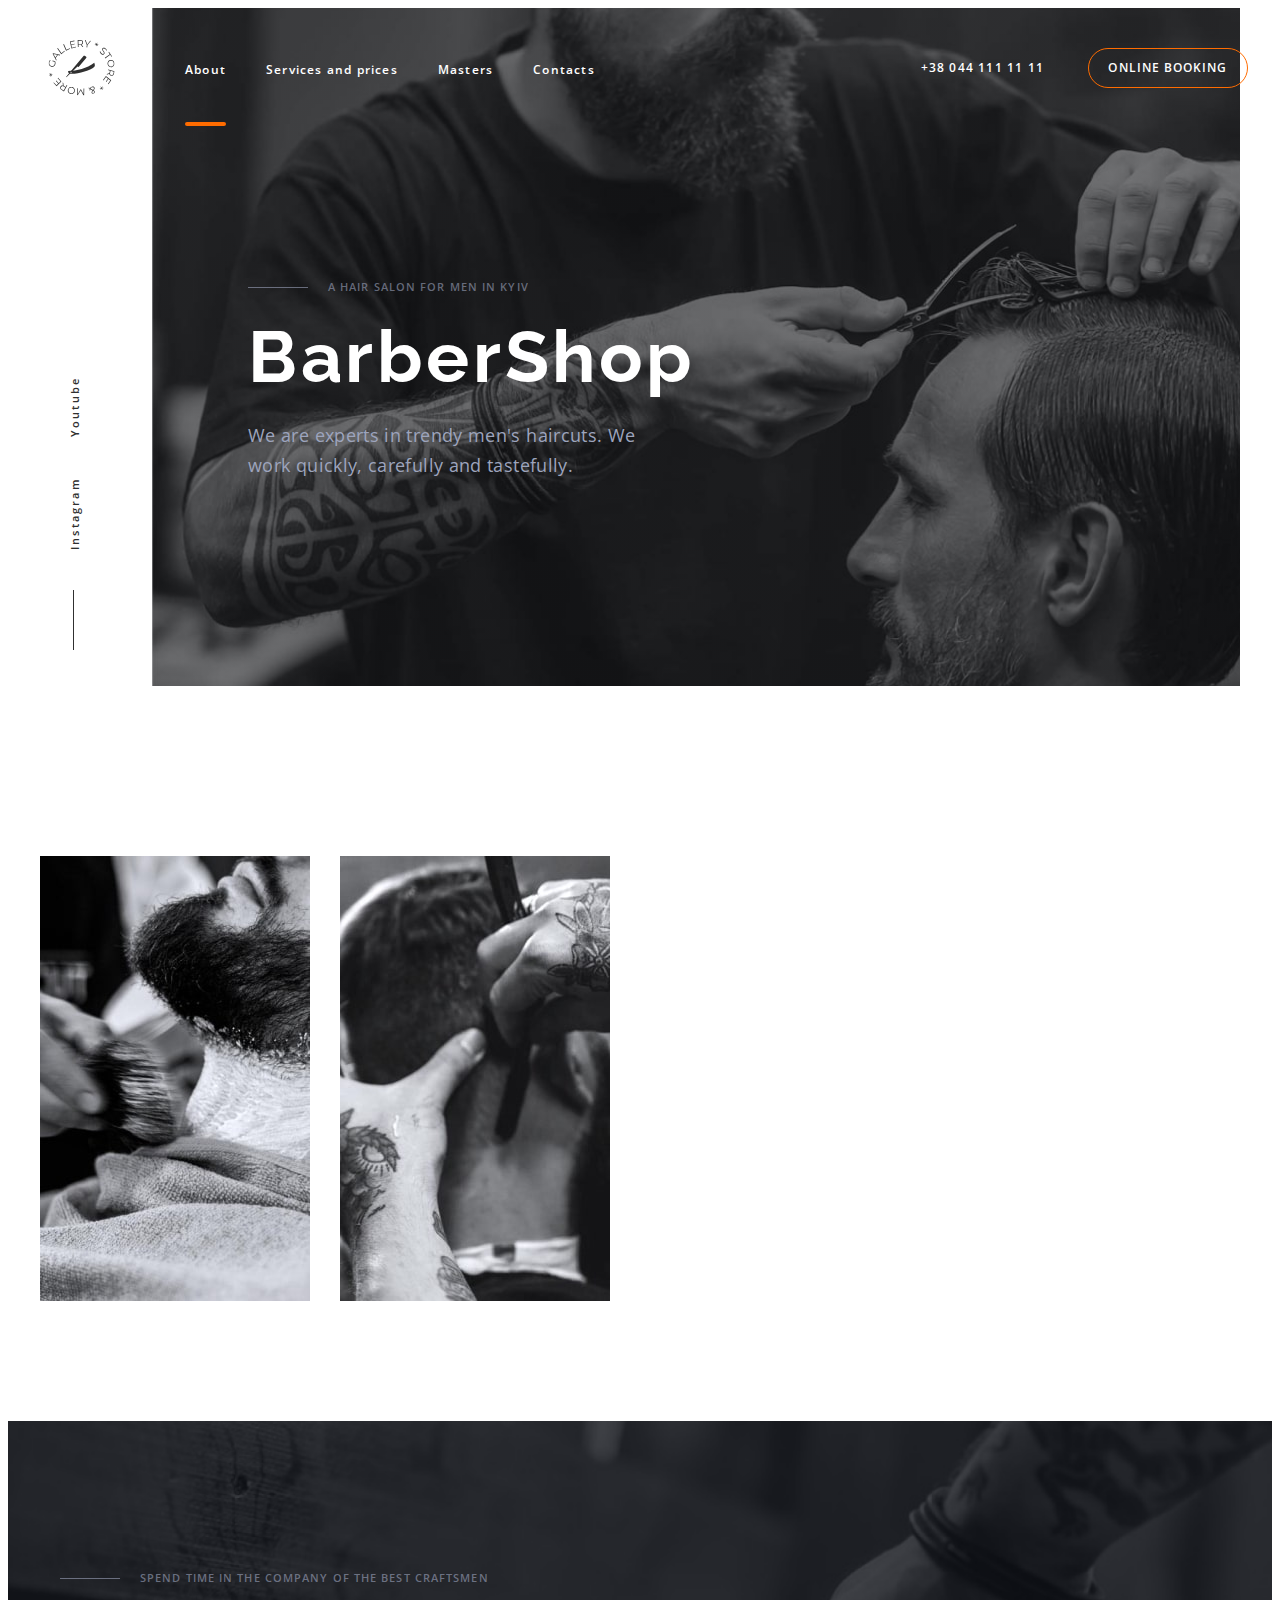
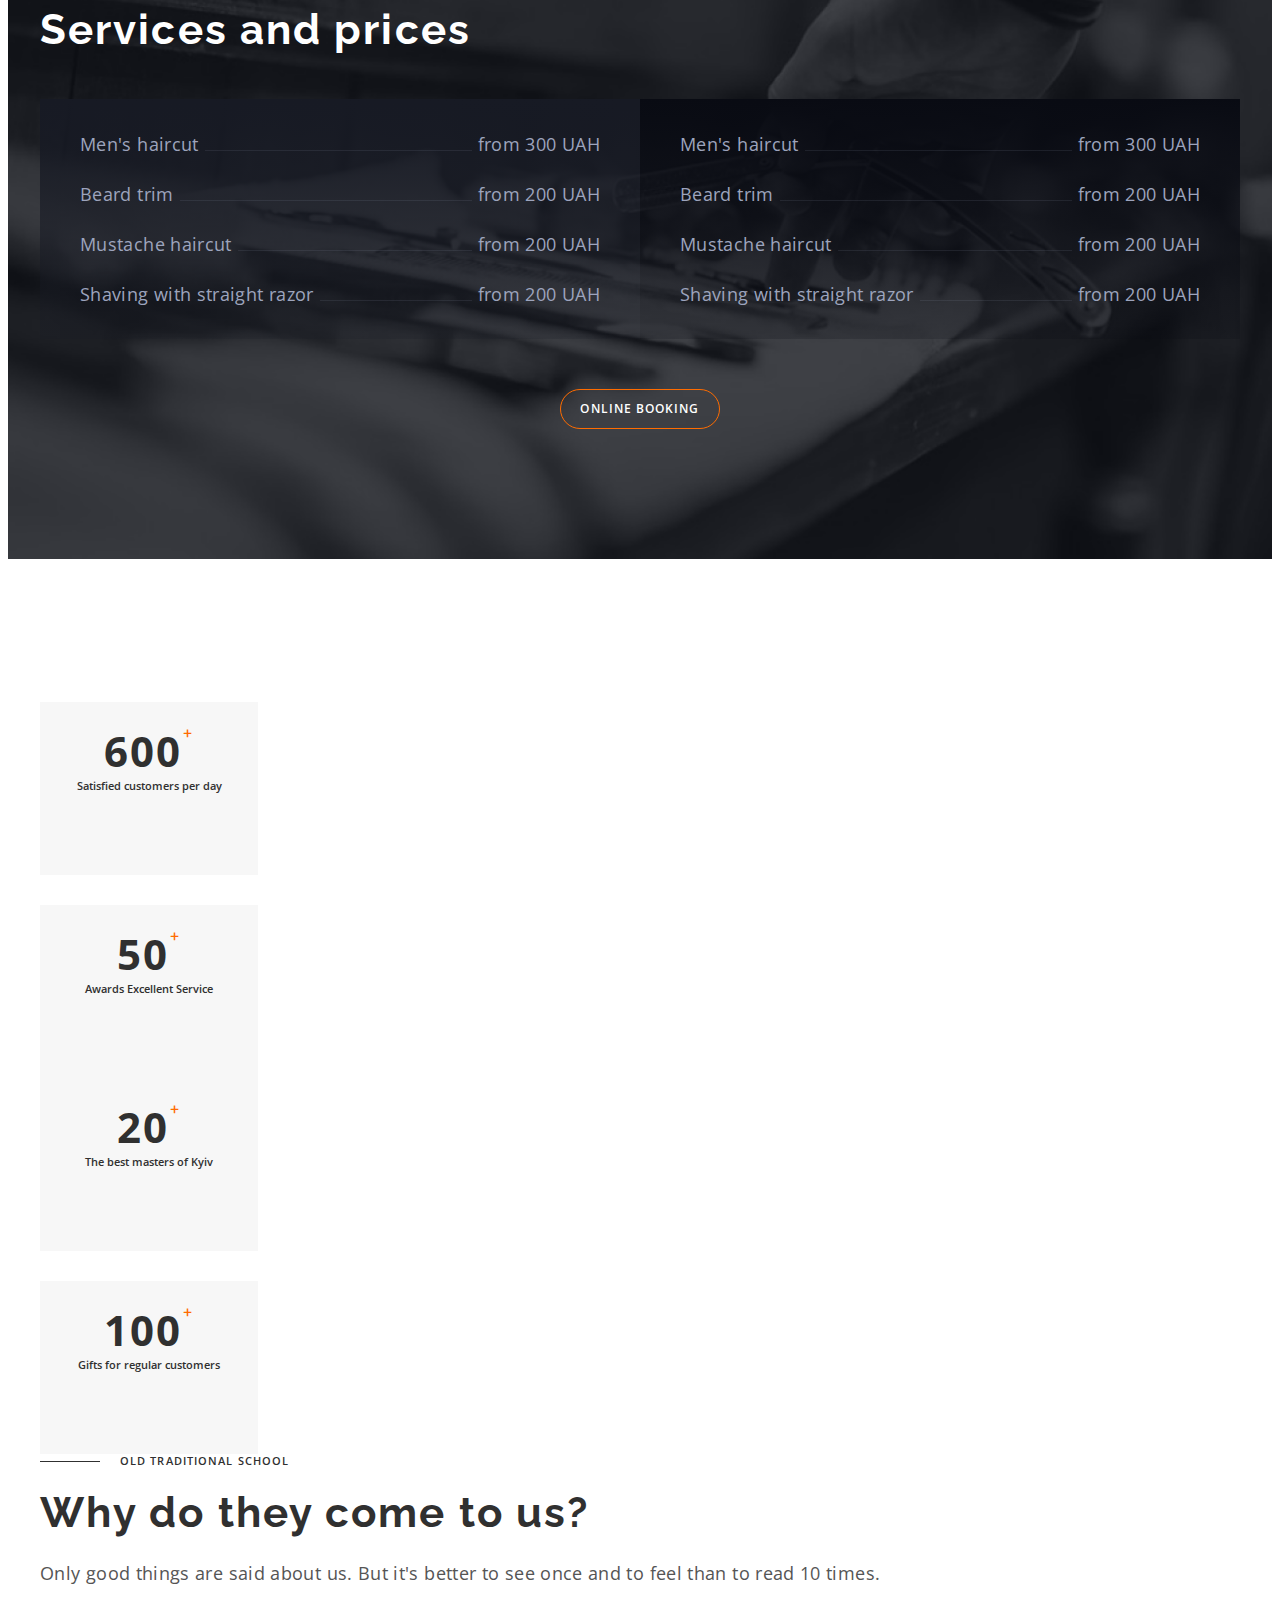
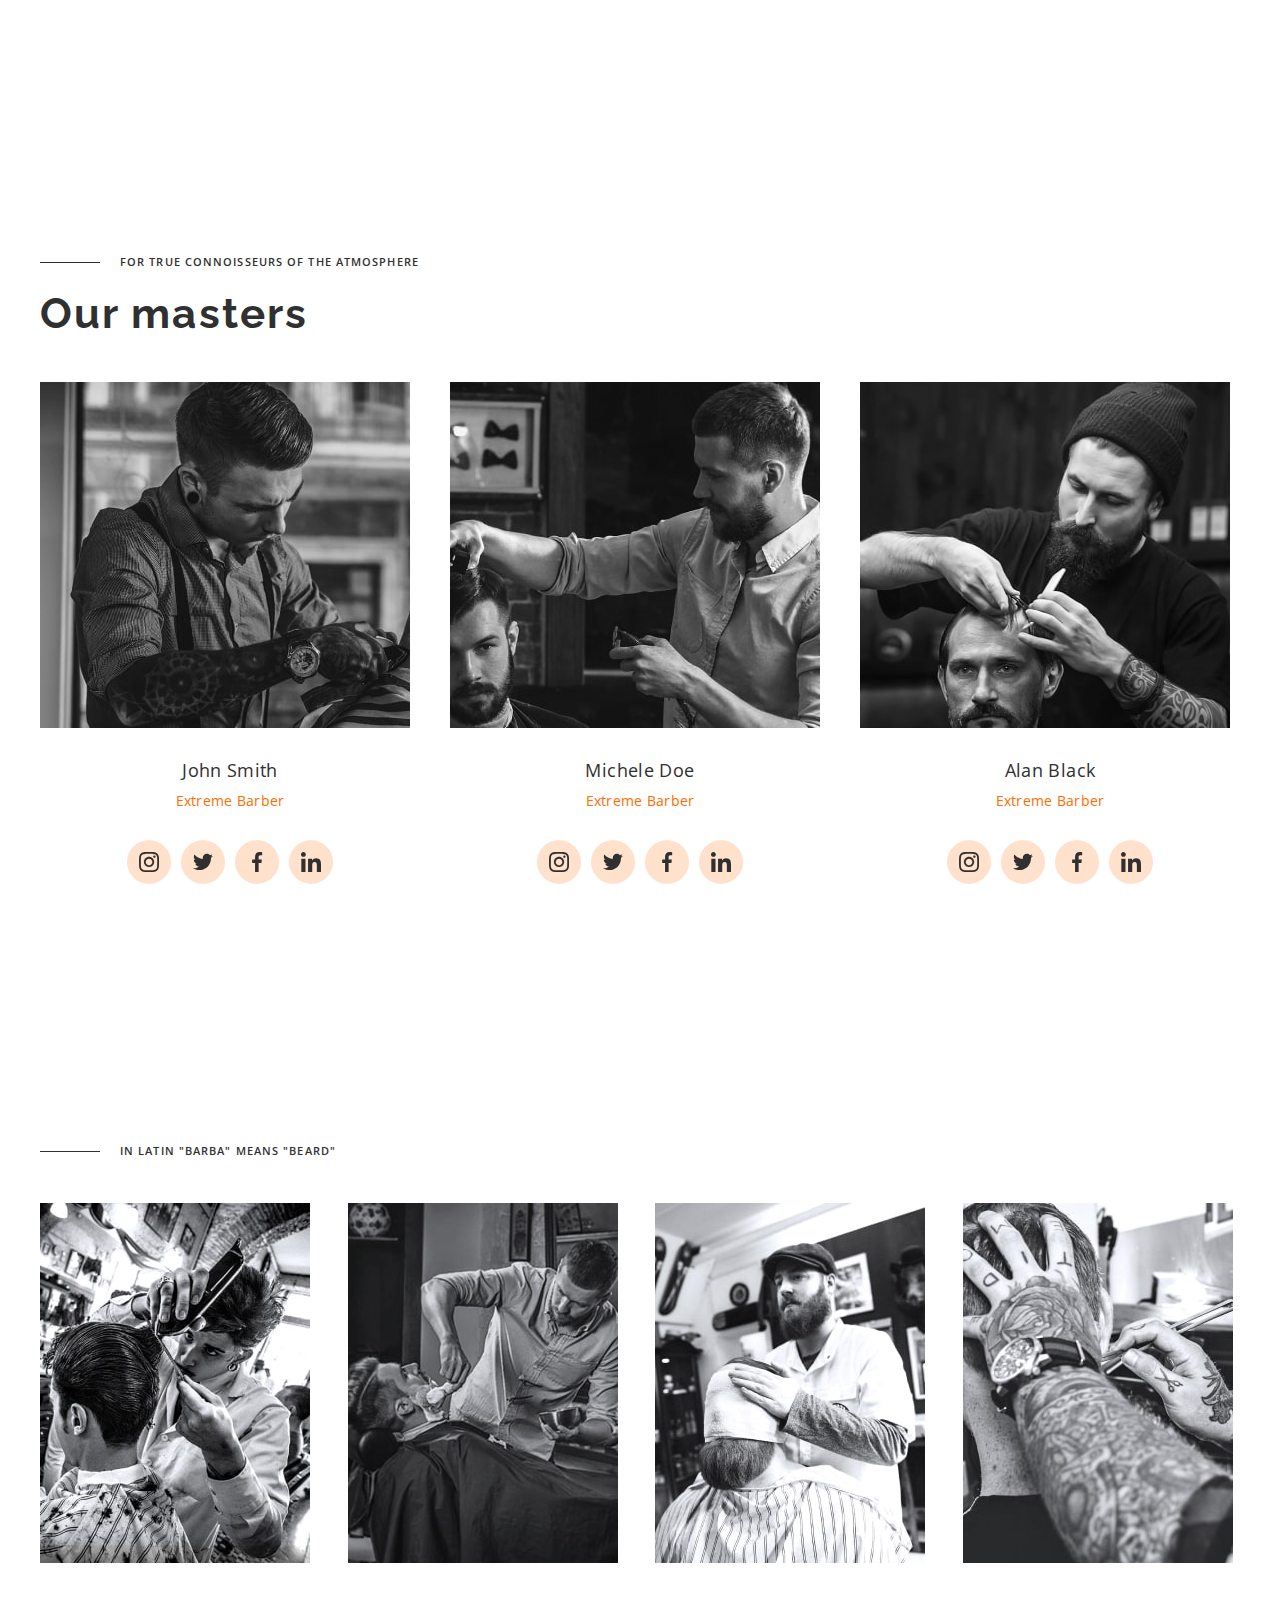
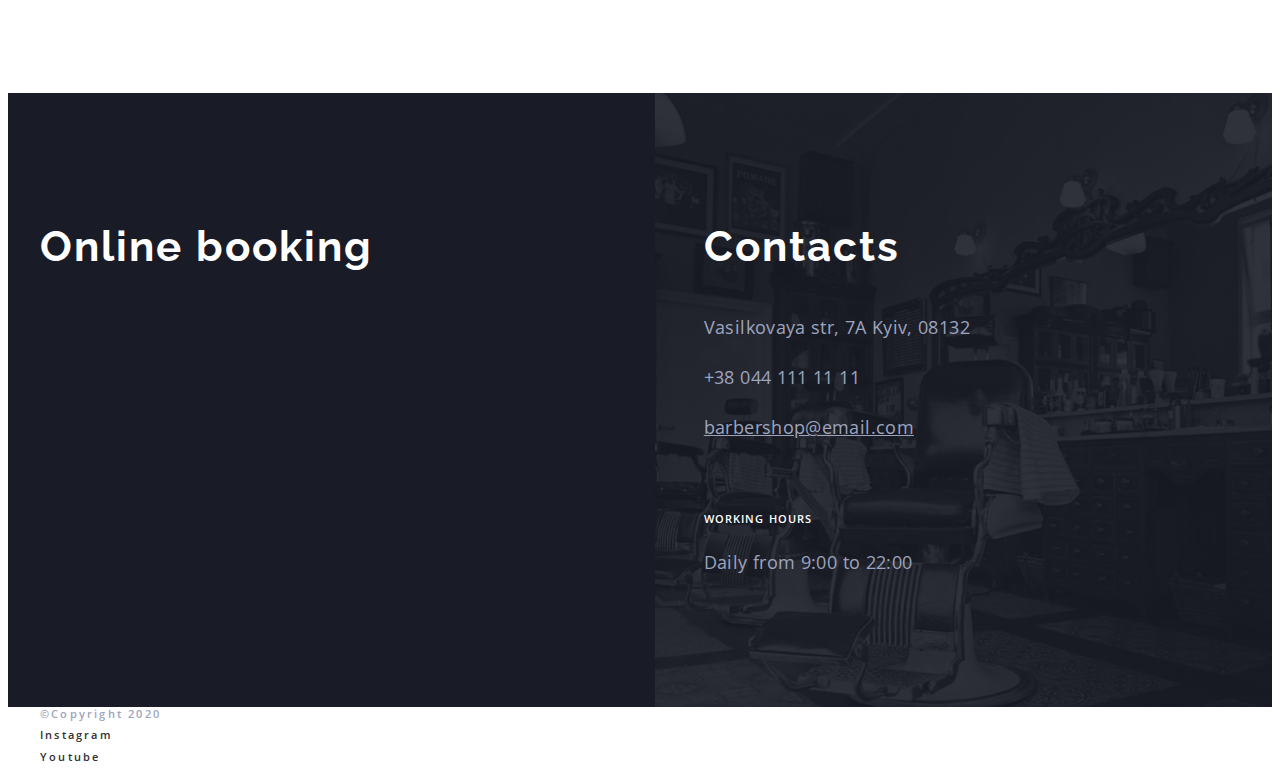
==== commit 3ffaada4: "*" ====
--- a/index.html
+++ b/index.html
@@ -18,308 +18,490 @@
       crossorigin="anonymous"
       referrerpolicy="no-referrer"
     />
+    <link
+      rel="stylesheet"
+      href="https://cdnjs.cloudflare.com/ajax/libs/animate.css/4.1.1/animate.min.css"
+    />
+    <link href="https://unpkg.com/aos@2.3.1/dist/aos.css" rel="stylesheet" />
     <link rel="stylesheet" href="./css/styles.css" />
   </head>
   <body>
-    <!----------------------header-->
+    <!-- header -->
     <header class="header">
       <div class="container">
-      <nav class="header-nav">
         <a class="header-logo" href="./index.html">
           <img src="./images/Logo.svg" alt="logo" />
         </a>
-        <ul class="header-list list">
-          <li class="header-item">
-            <a href="#about" class="header-link link">About</a>
-          </li>
-          <li class="header-item">
-            <a href="#prices" class="header-link link">Services and prices</a>
-          </li>
-          <li class="header-item">
-            <a href="#masters" class="header-link link">Masters</a>
-          </li>
-          <li class="header-item">
-            <a href="#contacts" class="header-link link">Contacts</a>
-          </li>
-        </ul>
-      </nav>
-      <a class="header-tel link" href="tel:+380441111111">+38 044 111 11 11</a>
-      <button type="button" class="header-btn btn">online appointment</button>
+        <nav class="header-nav">
+          <ul class="header-list list">
+            <li class="header-item">
+              <a href="#about" class="header-link current link">About</a>
+            </li>
+            <li class="header-item">
+              <a href="#prices" class="header-link link">Services and prices</a>
+            </li>
+            <li class="header-item">
+              <a href="#masters" class="header-link link">Masters</a>
+            </li>
+            <li class="header-item">
+              <a href="#contacts" class="header-link link">Contacts</a>
+            </li>
+          </ul>
+        </nav>
+        <div class="header-connect">
+          <a class="header-tel link" href="tel:+380441111111"
+            >+38 044 111 11 11</a
+          >
+          <button type="button" class="header-btn btn" data-modal-open>
+            Online booking
+          </button>
+        </div>
       </div>
     </header>
 
     <main>
-      <!----------------------------hero-->
+      <!-- hero -->
       <section class="hero">
         <div class="container">
-        <ul class="hero-list list">
-          <li class="hero-item">
+          <div class="hero-soc">
+            <ul class="hero-list list">
+              <li class="hero-item">
+                <a
+                  href=""
+                  class="hero-link link"
+                  target="_blank"
+                  rel="noopener nofollow noreferrer"
+                  aria-label="Instagram"
+                  >Instagram</a
+                >
+              </li>
+              <li class="hero-item">
+                <a
+                  href=""
+                  class="hero-link link"
+                  target="_blank"
+                  rel="noopener nofollow noreferrer"
+                  aria-label="YouTube"
+                  >Youtube</a
+                >
+              </li>
+            </ul>
+          </div>
+
+          <div class="hero-content">
+            <p class="hero-top-text top-text">A hair salon for men in Kyiv</p>
+            <h1 class="hero-title">BarberShop</h1>
+            <p class="hero-bottom-text bottom-text">
+              We are experts in trendy men's haircuts. We work quickly,
+              carefully and tastefully.
+            </p>
+          </div>
+        </div>
+      </section>
+
+      <!-- about -->
+      <section id="about" class="about">
+        <div class="container">
+          <ul class="about-list list">
+            <li class="about-item">
+              <img
+                src="./images/img-1-min.jpg"
+                alt="beard trim"
+                width="270"
+                height="445"
+              />
+            </li>
+            <li class="about-item">
+              <img
+                src="./images/img-2-min.jpg"
+                alt="beard trim"
+                width="270"
+                height="445"
+              />
+            </li>
+          </ul>
+          <div class="about-content" data-aos="fade-left">
+            <p class="about-top-text top-text">About</p>
+            <h2 class="about-title title">The Best Barbershop in your city</h2>
+            <p class="about-bottom-text bottom-text">
+              If you want to add more confidence to your image, you are
+              definitely in the right place.
+            </p>
+            <p class="about-text">
+              We are a team that never rests on our laurels and longing for
+              change. And when you fall into the hands of our master, then you
+              can never be the same again. We are a team that is always on the
+              same wavelength with clients. Therefore, we always ready to
+              improve everyone who comes to us!
+            </p>
+            <button type="button" class="about-btn btn">online booking</button>
+          </div>
+        </div>
+      </section>
+
+      <!-- Services and prices -->
+      <section id="prices" class="prices">
+        <div class="container">
+          <p class="prices-top-text top-text">
+            Spend time in the company of the best craftsmen
+          </p>
+          <h2 class="prices-title title">Services and prices</h2>
+          <div class="prices-wrap">
+            <ul class="prices-list prices-list-light list">
+              <li class="prices-item">
+                <p class="prices-item-text">Men's haircut</p>
+                <p class="prices-item-text">from 300 UAH</p>
+              </li>
+              <li class="prices-item">
+                <p class="prices-item-text">Beard trim</p>
+                <p class="prices-item-text">from 200 UAH</p>
+              </li>
+              <li class="prices-item">
+                <p class="prices-item-text">Mustache haircut</p>
+                <p class="prices-item-text">from 200 UAH</p>
+              </li>
+              <li class="prices-item">
+                <p class="prices-item-text">Shaving with straight razor</p>
+                <p class="prices-item-text">from 200 UAH</p>
+              </li>
+            </ul>
+
+            <ul class="prices-list prices-list-dark list">
+              <li class="prices-item">
+                <p class="prices-item-text">Men's haircut</p>
+                <p class="prices-item-text">from 300 UAH</p>
+              </li>
+              <li class="prices-item">
+                <p class="prices-item-text">Beard trim</p>
+                <p class="prices-item-text">from 200 UAH</p>
+              </li>
+              <li class="prices-item">
+                <p class="prices-item-text">Mustache haircut</p>
+                <p class="prices-item-text">from 200 UAH</p>
+              </li>
+              <li class="prices-item">
+                <p class="prices-item-text">Shaving with straight razor</p>
+                <p class="prices-item-text">from 200 UAH</p>
+              </li>
+            </ul>
+          </div>
+          <button type="button" class="prices-btn btn">online booking</button>
+        </div>
+      </section>
+
+      <!-- Benefits -->
+      <section class="benefits">
+        <div class="container">
+          <ul class="benefits-list list">
+            <li class="benefits-item">
+              <span class="benefits-item-count">600</span>
+              <p class="benefits-item-text">Satisfied customers per day</p>
+            </li>
+            <li class="benefits-item">
+              <span class="benefits-item-count">50</span>
+              <p class="benefits-item-text">Awards Excellent Service</p>
+            </li>
+            <li class="benefits-item">
+              <span class="benefits-item-count">20</span>
+              <p class="benefits-item-text">The best masters of Kyiv</p>
+            </li>
+            <li class="benefits-item">
+              <span class="benefits-item-count">100</span>
+              <p class="benefits-item-text">Gifts for regular customers</p>
+            </li>
+          </ul>
+          <div class="benefits-content">
+            <p class="benefits-top-text top-text">Old traditional school</p>
+            <h2 class="benefits-title title">Why do they come to us?</h2>
+            <p class="benefits-bottom-text bottom-text">
+              Only good things are said about us. But it's better to see once
+              and to feel than to read 10 times.
+            </p>
+          </div>
+        </div>
+      </section>
+
+      <!-- Masters -->
+      <section id="masters" class="masters">
+        <div class="container">
+          <p class="masters-top-text top-text">
+            For true connoisseurs of the atmosphere
+          </p>
+          <h2 class="masters-title title">Our masters</h2>
+          <ul class="masters-list list">
+            <li class="masters-item">
+              <div class="masters-top-wrap">
+                <img
+                  src="./images/img1-min.jpg"
+                  alt="master's work"
+                  width="370"
+                  height="346"
+                />
+                <p class="masters-text-top-pic">
+                  Lorem ipsum dolor sit amet consectetur adipisicing elit.
+                  Ipsam, ad dolor praesentium nobis omnis iure aperiam quis
+                  repellendus impedit sint debitis exercitationem quam assumenda
+                  consectetur.
+                </p>
+              </div>
+              <h3 class="masters-item-title">John Smith</h3>
+              <p class="masters-item-text">Extreme Barber</p>
+              <ul class="masters-soc-list list">
+                <li class="masters-soc-item">
+                  <a href="" class="masters-soc-link link">
+                    <svg class="masters-soc-icon" width="20" height="20">
+                      <use href="./images/icons.svg#icon-instagram"></use>
+                    </svg>
+                  </a>
+                </li>
+                <li class="masters-soc-item">
+                  <a href="" class="masters-soc-link link">
+                    <svg class="masters-soc-icon" width="20" height="20">
+                      <use href="./images/icons.svg#icon-twitter"></use>
+                    </svg>
+                  </a>
+                </li>
+                <li class="masters-soc-item">
+                  <a href="" class="masters-soc-link link">
+                    <svg class="masters-soc-icon" width="20" height="20">
+                      <use href="./images/icons.svg#icon-facebook"></use>
+                    </svg>
+                  </a>
+                </li>
+                <li class="masters-soc-item">
+                  <a href="" class="masters-soc-link link">
+                    <svg class="masters-soc-icon" width="20" height="20">
+                      <use href="./images/icons.svg#icon-linkedin"></use>
+                    </svg>
+                  </a>
+                </li>
+              </ul>
+            </li>
+            <li class="masters-item">
+              <div class="masters-top-wrap">
+                <img
+                  src="./images/img2-min.jpg"
+                  alt="master's work"
+                  width="370"
+                  height="346"
+                />
+                <p class="masters-text-top-pic">
+                  Lorem ipsum dolor sit amet consectetur adipisicing elit.
+                  Ipsam, ad dolor praesentium nobis omnis iure aperiam quis
+                  repellendus impedit sint debitis exercitationem quam assumenda
+                  consectetur.
+                </p>
+              </div>
+              <h3 class="masters-item-title">Michele Doe</h3>
+              <p class="masters-item-text">Extreme Barber</p>
+              <ul class="masters-soc-list list">
+                <li class="masters-soc-item">
+                  <a href="" class="masters-soc-link link">
+                    <svg class="masters-soc-icon" width="20" height="20">
+                      <use href="./images/icons.svg#icon-instagram"></use>
+                    </svg>
+                  </a>
+                </li>
+                <li class="masters-soc-item">
+                  <a href="" class="masters-soc-link link">
+                    <svg class="masters-soc-icon" width="20" height="20">
+                      <use href="./images/icons.svg#icon-twitter"></use>
+                    </svg>
+                  </a>
+                </li>
+                <li class="masters-soc-item">
+                  <a href="" class="masters-soc-link link">
+                    <svg class="masters-soc-icon" width="20" height="20">
+                      <use href="./images/icons.svg#icon-facebook"></use>
+                    </svg>
+                  </a>
+                </li>
+                <li class="masters-soc-item">
+                  <a href="" class="masters-soc-link link">
+                    <svg class="masters-soc-icon" width="20" height="20">
+                      <use href="./images/icons.svg#icon-linkedin"></use>
+                    </svg>
+                  </a>
+                </li>
+              </ul>
+            </li>
+            <li class="masters-item">
+              <div class="masters-top-wrap">
+                <img
+                  src="./images/img3-min.jpg"
+                  alt="master's work"
+                  width="370"
+                  height="346"
+                />
+                <p class="masters-text-top-pic">
+                  Lorem ipsum dolor sit amet consectetur adipisicing elit.
+                  Ipsam, ad dolor praesentium nobis omnis iure aperiam quis
+                  repellendus impedit sint debitis exercitationem quam assumenda
+                  consectetur.
+                </p>
+              </div>
+              <h3 class="masters-item-title">Alan Black</h3>
+              <p class="masters-item-text">Extreme Barber</p>
+              <ul class="masters-soc-list list">
+                <li class="masters-soc-item">
+                  <a href="" class="masters-soc-link link">
+                    <svg class="masters-soc-icon" width="20" height="20">
+                      <use href="./images/icons.svg#icon-instagram"></use>
+                    </svg>
+                  </a>
+                </li>
+                <li class="masters-soc-item">
+                  <a href="" class="masters-soc-link link">
+                    <svg class="masters-soc-icon" width="20" height="20">
+                      <use href="./images/icons.svg#icon-twitter"></use>
+                    </svg>
+                  </a>
+                </li>
+                <li class="masters-soc-item">
+                  <a href="" class="masters-soc-link link">
+                    <svg class="masters-soc-icon" width="20" height="20">
+                      <use href="./images/icons.svg#icon-facebook"></use>
+                    </svg>
+                  </a>
+                </li>
+                <li class="masters-soc-item">
+                  <a href="" class="masters-soc-link link">
+                    <svg class="masters-soc-icon" width="20" height="20">
+                      <use href="./images/icons.svg#icon-linkedin"></use>
+                    </svg>
+                  </a>
+                </li>
+              </ul>
+            </li>
+          </ul>
+        </div>
+      </section>
+
+      <!-- Gallery -->
+      <section class="gallery">
+        <div class="container">
+          <p class="gallery-top-text top-text">
+            In Latin "barba" means "beard"
+          </p>
+          <h2 class="visually-hidden">Gallery</h2>
+          <ul class="gallery-list list">
+            <li class="gallery-item">
+              <img
+                src="./images/Rectangle25-min.jpg"
+                alt="master's work"
+                width="270"
+                height="360"
+              />
+            </li>
+            <li class="gallery-item">
+              <img
+                src="./images/Rectangle26-min.jpg"
+                alt="master's work"
+                width="270"
+                height="360"
+              />
+            </li>
+            <li class="gallery-item">
+              <img
+                src="./images/Rectangle27-min.jpg"
+                alt="master's work"
+                width="270"
+                height="360"
+              />
+            </li>
+            <li class="gallery-item">
+              <img
+                src="./images/Rectangle28-min.jpg"
+                alt="master's work"
+                width="270"
+                height="360"
+              />
+            </li>
+          </ul>
+        </div>
+      </section>
+
+      <!-- Online Contacts-->
+      <div class="contacts-wrap">
+        <div class="container">
+          <section id="contacts" class="online">
+            <h2 class="online-title title">Online booking</h2>
+          </section>
+
+          <section class="contacts">
+            <h2 class="contacts-title title">Contacts</h2>
+            <address class="contacts-address">
+              <ul class="contacts-list list">
+                <li class="contacts-item">
+                  <a
+                    href="https://goo.gl/maps/9fWFHj3suLBgGQRa7"
+                    target="_blank"
+                    class="contacts-link link"
+                    rel="noopener nofollow noreferrer"
+                    >Vasilkovaya str, 7А Kyiv, 08132</a
+                  >
+                </li>
+                <li class="contacts-item">
+                  <a href="tel:+380441111111" class="contacts-link link"
+                    >+38 044 111 11 11</a
+                  >
+                </li>
+                <li class="contacts-item">
+                  <a href="mailto:barbershop@email.com" class="contacts-link"
+                    >barbershop@email.com</a
+                  >
+                </li>
+              </ul>
+            </address>
+            <p class="contacts-subtitle">Working hours</p>
+            <p class="contacts-time">Daily from 9:00 to 22:00</p>
+          </section>
+        </div>
+      </div>
+    </main>
+
+    <!-- Footer -->
+    <footer class="footer">
+      <div class="container">
+        <p class="footer-copy">&copy;Copyright 2020</p>
+        <ul class="footer-list list">
+          <li class="footer-item">
             <a
-              href="" class="hero-link link"
+              href=""
               target="_blank"
+              class="footer-link link"
               rel="noopener nofollow noreferrer"
-              aria-label="Instagram"
               >Instagram</a
             >
           </li>
-          <li class="hero-item">
+          <li class="footer-item">
             <a
               href=""
-              class="hero-link link"
               target="_blank"
+              class="footer-link link"
               rel="noopener nofollow noreferrer"
-              aria-label="YouTube"
               >Youtube</a
             >
           </li>
         </ul>
-        <div class="hero-content">
-        <p class="hero-top-text top-text">A hair salon for men in Kyiv</p>
-        <h1 class="hero-title">BarberShop</h1>
-        <p class="hero-bottom-text bottom-text">
-          We are experts in trendy men's haircuts. We work quickly, carefully
-          and tastefully.
-        </p>
-        </div>
-        </div>
-      </section>
-
-      <!-------------------------------------about-->
-      <section id="about" class="about">
-        <div class="container">
-        <ul class="about-list list">
-          <li class="about-item">
-            <img
-              src="./images/img-1-min.jpg"
-              alt="beard trim"
-              width="270"
-              height="445"
-            />
-          </li class="about-item">
-          <li>
-            <img
-              src="./images/img-2-min.jpg"
-              alt="beard trim"
-              width="270"
-              height="445"
-            />
-          </li>
-        </ul>
-        <p class="about-top-text top-text">About</p>
-        <h2 class="about-title title">The Best Barbershop in your city</h2>
-        <p class="about-bottom-text bottom-text">
-          If you want to add more confidence to your image, you are definitely
-          in the right place.
-        </p>
-        <p class="about-text">
-          We are a team that never rests on our laurels and longing for change.
-          And when you fall into the hands of our master, then you can never be
-          the same again. We are a team that is always on the same wavelength
-          with clients. Therefore, we always ready to improve everyone who comes
-          to us!
-        </p>
-        <button type="button" class="about-btn btn">online appointment</button>
-        </div>
-      </section>
-
-      <!--------------------------------Services and prices-->
-      <section id="prices" class="prices">
-        <div class="container">
-        <p class="prices-top-text top-text">Spend time in the company of the best craftsmen</p>
-        <h2 class="prices-title title">Services and prices</h2>
-        <ul class="prices-list list">
-          <li class="prices-item">
-            <p class="prices-item-text">Men's haircut</p>
-            <p class="prices-item-text">from 300 UAH</p>
-          </li>
-          <li class="prices-item">
-            <p class="prices-item-text">Beard trim</p>
-            <p class="prices-item-text">from 200 UAH</p>
-          </li>
-          <li class="prices-item">
-            <p class="prices-item-text">Mustache haircut</p>
-            <p class="prices-item-text">from 200 UAH</p>
-          </li>
-          <li class="prices-item">
-            <p class="prices-item-text">Shaving with straight razor</p>
-            <p class="prices-item-text">from 200 UAH</p>
-          </li>
-        </ul>
-        <ul class="prices-list list">
-          <li>
-            <p class="prices-item-text">Men's haircut</p>
-            <p class="prices-item-text">from 300 UAH</p>
-          </li>
-          <li class="prices-item">
-            <p class="prices-item-text">Beard trim</p>
-            <p class="prices-item-text">from 200 UAH</p>
-          </li>
-          <li class="prices-item">
-            <p class="prices-item-text">Mustache haircut</p>
-            <p class="prices-item-text">from 200 UAH</p>
-          </li>
-          <li class="prices-item">
-            <p class="prices-item-text">Shaving with straight razor</p>
-            <p class="prices-item-text">from 200 UAH</p>
-          </li>
-        </ul>
-        <button type="button" class="prices-btn btn">online appointment</button>
-        </div>
-      </section>
-
-      <!--------------------------------- Benefits -->
-      <section class="benefits">
-        <div class="container">
-        <ul class="benefits-list list">
-          <li class="benefits-item">
-            <span class="benefits-item-count">600</span>
-            <p class="benefits-item-text">Довольных клиентов в день</p>
-          </li>
-          <li class="benefits-item">
-            <span class="benefits-item-count">50</span>
-            <p class="benefits-item-text">Наград за отличный сервис</p>
-          </li>
-          <li class="benefits-item">
-            <span class="benefits-item-count">20</span>
-            <p class="benefits-item-text">Лучших мастеров Киева</p>
-          </li>
-          <li class="benefits-item">
-            <span class="benefits-item-count">100</span>
-            <p class="benefits-item-text">Подарков постоянным клиентам</p>
-          </li>
-        </ul>
-        <p class="benefits-top-text top-text">старая традиционная школа</p>
-        <h2 class="benefits-title title">Почему приходят именно к нам?</h2>
-        <p class="benefits-bottom-text bottom-text">
-          О нас говорят только хорошее. Но лучше 1 раз увидеть и прочувствовать,
-          чем 10 раз прочитать.
-        </p>
-        </div>
-      </section>
-
-      <!--------------------------------Masters-->
-      <section id="masters" class="masters">
-        <div class="container">
-        <p class="masters-top-text top-text">For true connoisseurs of the atmosphere</p>
-        <h2 class="masters-title title">Our masters</h2>
-        <ul class="masters-list list">
-          <li class="masters-item">
-            <img
-              src="./images/img1-min.jpg"
-              alt="master's work"
-              width="370"
-              height="346"
-            />
-            <h3 class="masters-item-title">John Smith</h3>
-            <p class="masters-item-text">Extreme Barber</p>
-          </li>
-          <li class="masters-item">
-            <img
-              src="./images/img2-min.jpg"
-              alt="master's work"
-              width="370"
-              height="346"
-            />
-            <h3 class="masters-item-title">Michele Doe</h3>
-            <p class="masters-item-text">Extreme Barber</p>
-          </li>
-          <li class="masters-item">
-            <img
-              src="./images/img3-min.jpg"
-              alt="master's work"
-              width="370"
-              height="346"
-            />
-            <h3 class="masters-item-title">Alan Black</h3>
-            <p class="masters-item-text">Extreme Barber</p>
-          </li>
-        </ul>
-        </div>
-      </section>
-
-      <!------------------------------Gallery-->
-      <section class="gallery">
-        <p class="gallery-top-text top-text">In Latin "barba" means "beard"</p>
-        <h2 class="visually-hidden">Gallery</h2>
-        <ul class="gallery-list list">
-          <li class="gallery-item">
-            <img
-              src="./images/Rectangle25-min.jpg"
-              alt="master's work"
-              width="270"
-              height="360"
-            />
-          </li>
-          <li class="gallery-item">
-            <img
-              src="./images/Rectangle26-min.jpg"
-              alt="master's work"
-              width="270"
-              height="360"
-            />
-          </li>
-          <li class="gallery-item">
-            <img
-              src="./images/Rectangle27-min.jpg"
-              alt="master's work"
-              width="270"
-              height="360"
-            />
-          </li>
-          <li class="gallery-item">
-            <img
-              src="./images/Rectangle28-min.jpg"
-              alt="master's work"
-              width="270"
-              height="360"
-            />
-          </li>
-        </ul>
-      </section>
-
-      <!----------------------Online-->
-      <section id="contacts" class="online">
-        <h2 class="online-title title">Online appointment</h2>
-      </section>
-
-    <!------------------------- Contacts -->
-      <section class="contacts">
-        <h2 class="contacts-title title">Contacts</h2>
-        <address class="contacts-address">
-          <ul class="contacts-list list">
-            <li class="contacts-item">
-              <a
-                href="https://goo.gl/maps/9fWFHj3suLBgGQRa7"
-                target="_blank" class="contacts-link link"
-                rel="noopener nofollow noreferrer"
-                >ул. Васильковая, 7А Киев, 08132</a
-              >
-            </li>
-            <li class="contacts-item"><a href="tel:+380441111111" class="contacts-link link>+38 044 111 11 11</a></li>
-            <li class="contacts-item">
-              <a href="mailto:barbershop@email.com" class="contacts-link">barbershop@email.com</a>
-            </li>
-          </ul>
-        </address>
-        <p class="contacts-subtitle">Working hours</p>
-        <p class="contacts-time">Daily from 9:00 to 22:00</p>
-      </section>
-    </main>
-
-    <footer class="footer">
-      <p class="footer-copy">&copy;Copyright 2020</p>
-      <ul class="footer-list list">
-        <li class="footer-item">
-          <a href="" target="_blank" class="footer-link link" rel="noopener nofollow noreferrer"
-            >Instagram</a
-          >
-        </li>
-        <li class="footer-item">
-          <a href="" target="_blank" class="footer-link link" rel="noopener nofollow noreferrer"
-            >Youtube</a
-          >
-        </li>
-      </ul>
+      </div>
     </footer>
+
+    <!-- Modal -->
+    <div class="backdrop is-hidden" data-modal>
+      <div class="modal">
+        <button type="button" class="modal-close-btn" data-modal-close>
+          <svg class="modal-close-icon" width="30" height="30">
+            <use href="./images/icons.svg#icon-close"></use>
+          </svg>
+        </button>
+      </div>
+    </div>
+
+    <script src="https://unpkg.com/aos@2.3.1/dist/aos.js"></script>
+    <script>
+      AOS.init();
+    </script>
+    <script src="./js/modal.js"></script>
   </body>
 </html>
--- a/css/styles.css
+++ b/css/styles.css
@@ -40,7 +40,7 @@
   margin: 0 auto;
   padding-left: 15px;
   padding-right: 15px;
-  outline: 1px solid red;
+  /* outline: 1px solid red; */
 }
 
 .list {
@@ -57,6 +57,16 @@
   line-height: 1.36;
   letter-spacing: 0.1em;
   text-transform: uppercase;
+  display: flex;
+  align-items: center;
+}
+
+.top-text::before {
+  content: "";
+  width: 60px;
+  height: 1px;
+  background-color: currentColor;
+  margin-right: 20px;
 }
 
 .title {
@@ -68,12 +78,22 @@
 }
 
 .btn {
+  min-width: 160px;
+  height: 40px;
   font-family: inherit;
   font-weight: 600;
   font-size: 12px;
   line-height: 1.33;
   letter-spacing: 0.09em;
   text-transform: uppercase;
+  border: 1px solid var(--accent-color);
+  background-color: transparent;
+  border-radius: 30px;
+}
+
+.btn:hover,
+.btn:focus {
+  background-color: #ff6c00;
 }
 
 .bottom-text {
@@ -84,9 +104,28 @@
 
 /* -----------------HEADER----------------- */
 .header {
-  background-color: grey;
+  position: absolute;
+  width: 100%;
   padding-top: 32px;
   padding-bottom: 32px;
+}
+
+.header-logo {
+  margin-right: 70px;
+}
+
+.header .container {
+  display: flex;
+  align-items: center;
+}
+
+.header-list {
+  display: flex;
+  align-items: center;
+}
+
+.header-item:not(:last-child) {
+  margin-right: 40px;
 }
 
 .header-link,
@@ -96,6 +135,8 @@
   line-height: 1.33;
   letter-spacing: 0.1em;
   color: #ffffff;
+  transition: color 300ms ease;
+  position: relative;
 }
 
 .header-link:hover,
@@ -105,30 +146,85 @@
   color: var(--accent-color);
 }
 
+.header-link.current:after {
+  content: "";
+  position: absolute;
+  width: 100%;
+  height: 4px;
+  background-color: #ff6c00;
+  border-radius: 2px;
+  left: 0;
+  bottom: -48px;
+}
+
+.header-connect {
+  margin-left: auto;
+}
+
 .header-btn {
   color: var(--main-btn-color);
+  margin-left: 40px;
 }
 
 /* -----------------HERO----------------- */
-.hero {
-}
-.hero-item {
-}
+.hero .container {
+  display: flex;
+}
+
 .hero-link {
   font-weight: 600;
   font-size: 11px;
   line-height: 1.36;
   letter-spacing: 0.2em;
   color: #303030;
-}
-.header-link:hover,
-.header-link:focus {
+  transition: color 300ms ease;
+}
+
+.hero-soc {
+  width: 90px;
+  display: flex;
+  align-items: flex-end;
+  padding-left: 22px;
+  padding-bottom: 33px;
+}
+
+.hero-list {
+  display: flex;
+  transform: rotate(-90deg) translate(-19px);
+  transform-origin: top left;
+  align-items: center;
+}
+
+.hero-list::before {
+  content: "";
+  width: 60px;
+  height: 1px;
+  background-color: #303030;
+  margin-right: 40px;
+}
+
+.hero-item + .hero-item {
+  margin-left: 40px;
+}
+
+.hero-link:hover,
+.hero-link:focus {
   color: var(--accent-color);
 }
 
 .hero-content {
   background-color: #303030;
+  background-image: linear-gradient(
+      rgba(25, 28, 38, 0.2),
+      rgba(25, 28, 38, 0.2)
+    ),
+    url(/images/Slider-img-3-min.jpg);
+
+  background-repeat: no-repeat;
+  background-position: center;
+  background-size: cover;
   padding: 272px 96px 206px 96px;
+  flex-grow: 1;
 }
 
 .hero-top-text {
@@ -155,6 +251,20 @@
   padding-top: 170px;
   padding-bottom: 120px;
 }
+
+.about .container {
+  display: flex;
+}
+
+.about-list {
+  display: flex;
+  margin-right: 64px;
+}
+
+.about-item + .about-item {
+  margin-left: 30px;
+}
+
 .about-top-text {
   color: #303030;
   margin-bottom: var(--typical-margin);
@@ -178,11 +288,22 @@
   color: var(--second-btn-color);
 }
 
+.about-btn:hover,
+.about-btn:focus {
+  color: #ffffff;
+}
+
 /* -----------------PRICES----------------- */
 .prices {
-  background-color: #303030;
+  background-color: #111319;
+  background-image: url(../images/prices-bg.png);
+  background-repeat: no-repeat;
+  background-position: center;
+  background-size: cover;
   padding-top: 130px;
   padding-bottom: 130px;
+  max-width: 1280px;
+  margin: 0 auto;
 }
 .prices-top-text {
   color: rgba(157, 164, 189, 0.6);
@@ -193,9 +314,14 @@
   margin-bottom: 44px;
 }
 
+.prices-wrap {
+  display: flex;
+}
+
 .prices-list {
-  border: 1px dashed white;
+  /* border: 1px dashed white; */
   padding: 30px 40px;
+  flex-grow: 1;
 }
 
 .prices-item-text {
@@ -205,8 +331,28 @@
   color: #9da4bd;
 }
 
+.prices-item-text:first-child {
+  order: -1;
+}
+
 .prices-item {
   margin-bottom: var(--typical-margin);
+  display: flex;
+  justify-content: space-between;
+  align-items: baseline;
+}
+
+.prices-item::before {
+  content: "";
+  flex-grow: 1;
+  height: 1px;
+  background-color: rgba(157, 164, 189, 0.12);
+  margin-left: 6px;
+  margin-right: 6px;
+}
+
+.prices-item:last-child {
+  margin-bottom: 0;
 }
 
 .prices-btn {
@@ -216,17 +362,43 @@
   margin-top: 50px;
 }
 
+.prices-list-light {
+  background: linear-gradient(180deg, #171a24 0%, rgba(23, 26, 36, 0.2) 100%);
+}
+
+.prices-list-dark {
+  background: linear-gradient(180deg, #090b13 0%, rgba(9, 11, 19, 0.2) 100%);
+}
+
 /* -----------------BENEFITS----------------- */
 .benefits {
   padding-top: 143px;
   padding-bottom: 137px;
 }
 
+.benefits .container {
+  /* display: flex; */
+}
+
 .benefits-item {
   width: 170px;
   height: 133px;
-  border: 1px solid black;
+  background-color: #f7f7f7;
   padding: 20px 24px;
+}
+
+.benefits-list {
+  width: 370px;
+  display: flex;
+  flex-wrap: wrap;
+}
+
+.benefits-item:nth-child(odd) {
+  margin-right: 30px;
+}
+
+.benefits-item:nth-child(even) {
+  margin-top: 30px;
 }
 
 .benefits-item-count {
@@ -239,6 +411,16 @@
   display: block;
 }
 
+.benefits-item-count::after {
+  content: "+";
+  font-weight: 600;
+  font-size: 16px;
+  line-height: 1.38;
+  text-align: center;
+  color: #ff6c00;
+  vertical-align: top;
+}
+
 .benefits-item-text {
   font-weight: 600;
   font-size: 11px;
@@ -249,12 +431,12 @@
 
 .benefits-top-text {
   color: #303030;
-  margin-bottom: var(--typical-margin);
+  margin-bottom: 20px;
 }
 
 .benefits-title {
   color: var(--second-title-color);
-  margin-bottom: var(--typical-margin);
+  margin-bottom: 20px;
 }
 
 .benefits-bottom-text {
@@ -275,6 +457,37 @@
 .masters-title {
   color: var(--second-title-color);
   margin-bottom: 44px;
+}
+
+.masters-list {
+  display: flex;
+  margin-left: -30px;
+}
+
+.masters-item {
+  width: calc(100% / 3 - 30px);
+  margin-left: 30px;
+}
+
+.masters-item:hover .masters-text-top-pic {
+  transform: translateY(0);
+}
+
+.masters-top-wrap {
+  position: relative;
+  overflow: hidden;
+}
+
+.masters-text-top-pic {
+  position: absolute;
+  top: 0;
+  color: #ffffff;
+  background-color: #ff6a0088;
+  line-height: 1.5;
+  padding: 40px;
+  height: 100%;
+  transform: translateY(-100%);
+  transition: transform 300ms linear;
 }
 
 .masters-item-title {
@@ -294,9 +507,55 @@
   text-align: center;
   letter-spacing: 0.02em;
   color: var(--accent-color);
+  margin-bottom: 30px;
+}
+
+.masters-soc-list {
+  display: flex;
+  justify-content: center;
+}
+
+.masters-soc-item {
+  width: 44px;
+  height: 44px;
+  margin-right: 10px;
+}
+
+.masters-soc-item:last-child {
+  margin-right: 0;
+}
+
+.masters-soc-link {
+  width: 100%;
+  height: 100%;
+  background-color: hwb(25 0% 0% / 0.2);
+  border-radius: 50%;
+  display: flex;
+  align-items: center;
+  justify-content: center;
+}
+
+.masters-soc-icon {
+  fill: #303030;
+}
+
+.masters-soc-link:hover,
+.masters-soc-link:focus {
+  background-color: #ffffff;
+}
+
+.masters-soc-link:hover .masters-soc-icon,
+.masters-soc-link:focus .masters-soc-icon {
+  fill: #ff6c00;
 }
 
 /* -----------------GALLERY----------------- */
+
+.gallery {
+  padding-top: 130px;
+  padding-bottom: 130px;
+}
+
 .visually-hidden {
   position: absolute;
   white-space: nowrap;
@@ -312,11 +571,41 @@
 
 .gallery-top-text {
   color: #303030;
+  margin-bottom: 44px;
+}
+
+.gallery-list {
+  display: flex;
+  flex-wrap: wrap;
+  margin-left: -30px;
+  margin-bottom: -30px;
+}
+
+.gallery-item {
+  flex-basis: calc(100% / 4 - 30px);
+  margin-left: 30px;
+  margin-bottom: 30px;
+}
+
+.contacts-wrap {
+  background-color: #191c26;
+  background-image: url(../images/contacts-bg.png);
+  background-repeat: no-repeat;
+  background-position: right;
+  background-size: calc(50% - 15px);
+  max-width: 1280px;
+  margin: 0 auto;
+}
+
+.contacts-wrap .container {
+  display: flex;
 }
 
 /* -----------------ONLINE----------------- */
 .online {
-  background-color: #303030;
+  padding-top: 130px;
+  padding-bottom: 130px;
+  width: calc(50% + 15px);
 }
 
 .online-title {
@@ -325,15 +614,24 @@
 
 /* -----------------CONTACTS----------------- */
 .contacts {
-  background-color: #555555;
+  padding-top: 130px;
+  padding-bottom: 130px;
+  width: calc(50% - 15px);
+  padding-left: 100px;
 }
 
 .contacts-title {
   color: var(--main-title-color);
+  margin-bottom: 40px;
 }
 
 .contacts-address {
   font-style: normal;
+  margin-bottom: 70px;
+}
+
+.contacts-item + .contacts-item {
+  margin-top: 20px;
 }
 
 .contacts-link {
@@ -350,6 +648,7 @@
   letter-spacing: 0.1em;
   text-transform: uppercase;
   color: #ffffff;
+  margin-bottom: 20px;
 }
 
 .contacts-time {
@@ -380,3 +679,57 @@
 .footer-link:focus {
   color: var(--accent-color);
 }
+
+/* MODAL */
+
+.backdrop {
+  position: fixed;
+  width: 100vw;
+  height: 100vh;
+  background-color: rgba(48, 48, 48, 0.51);
+  top: 0;
+  transition: opacity 300ms, visibility 300ms;
+}
+
+.backdrop.is-hidden .modal {
+  transform: translate(-50%, -50%) scale(0);
+}
+
+.modal {
+  width: 500px;
+  min-height: 600px;
+  background-color: #ffffff;
+  border-radius: 5px;
+  position: absolute;
+  top: 50%;
+  left: 50%;
+  transform: translate(-50%, -50%) scale(1);
+  transition: transform 300ms;
+}
+
+.modal-close-btn {
+  background-color: transparent;
+  border: 1px solid rgba(255, 106, 0, 0.3);
+  border-radius: 50%;
+  position: absolute;
+  top: 10px;
+  right: 10px;
+  display: flex;
+  align-items: center;
+  padding: 0;
+}
+
+.is-hidden {
+  visibility: hidden;
+  opacity: 0;
+  pointer-events: none;
+}
+
+.no-scroll {
+  overflow: hidden;
+}
+
+.modal-close-icon:hover,
+.modal-close-icon:focus {
+  fill: var(--accent-color);
+}
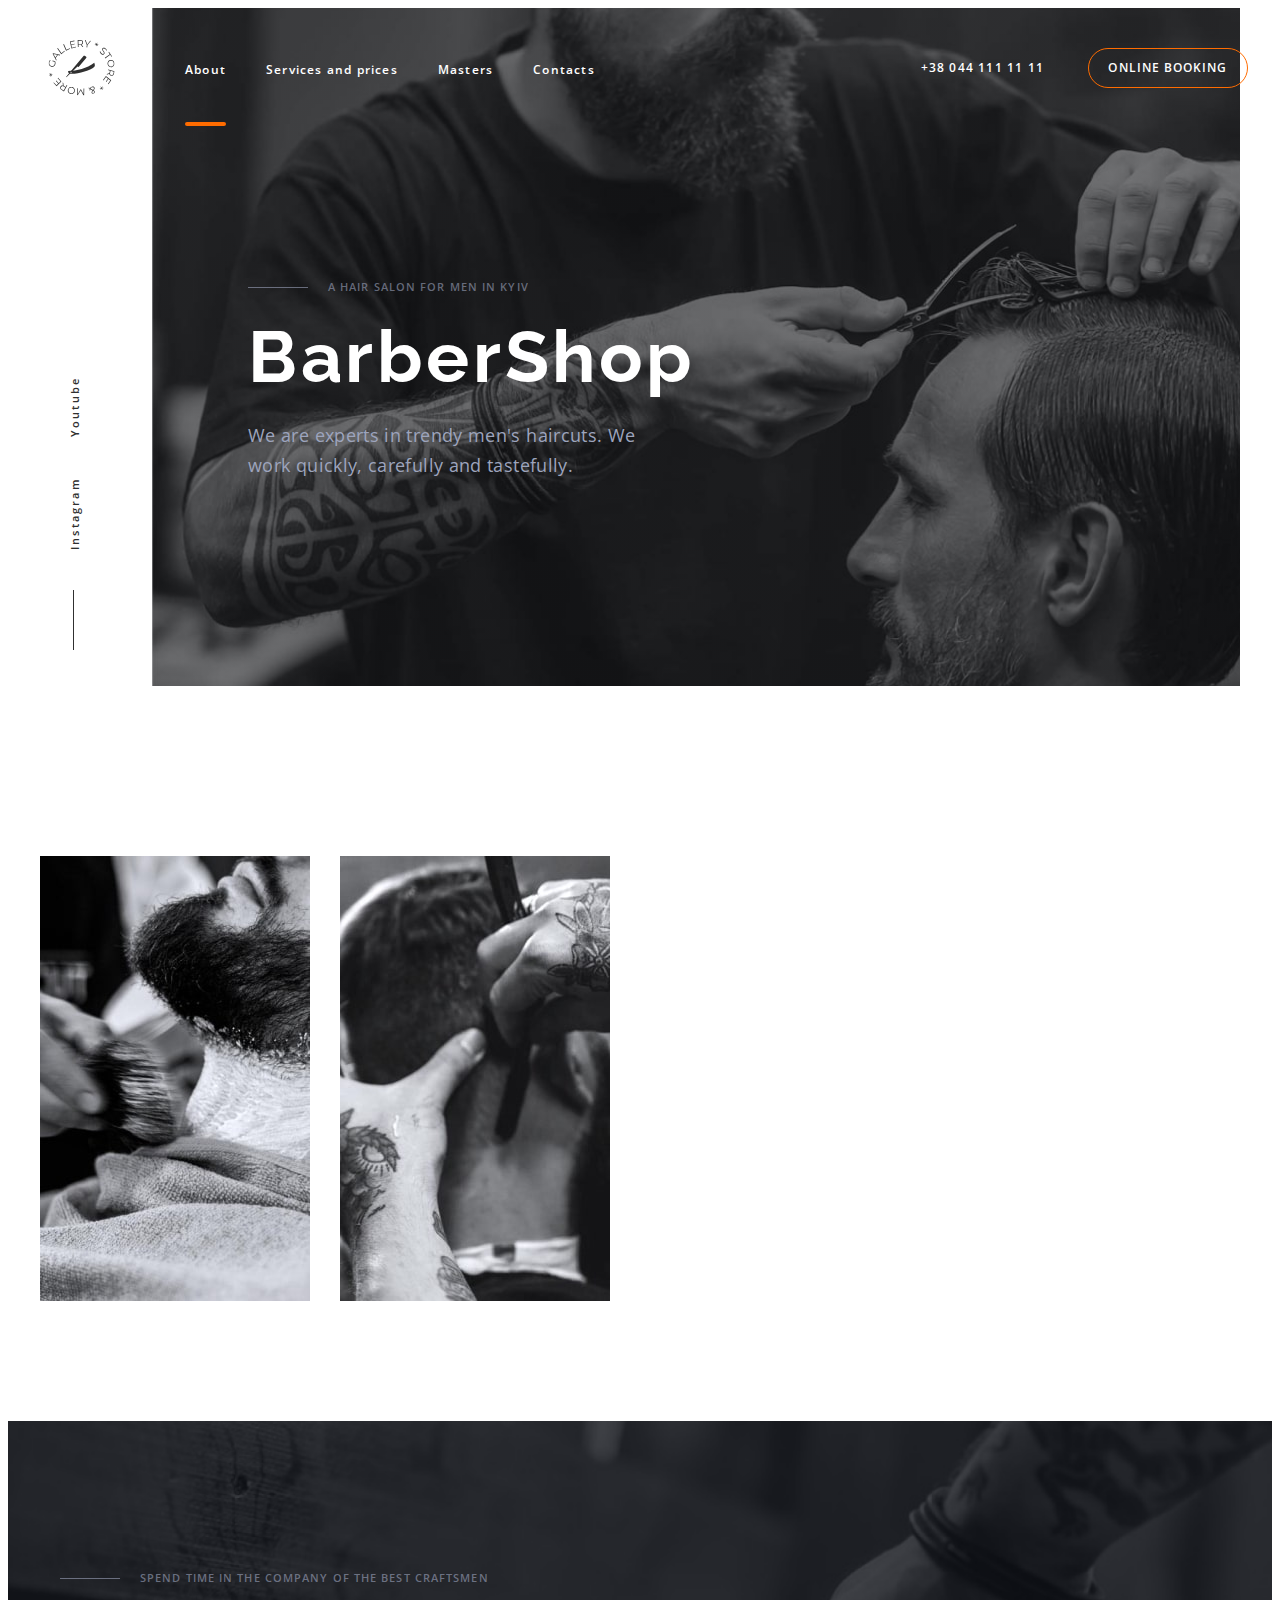
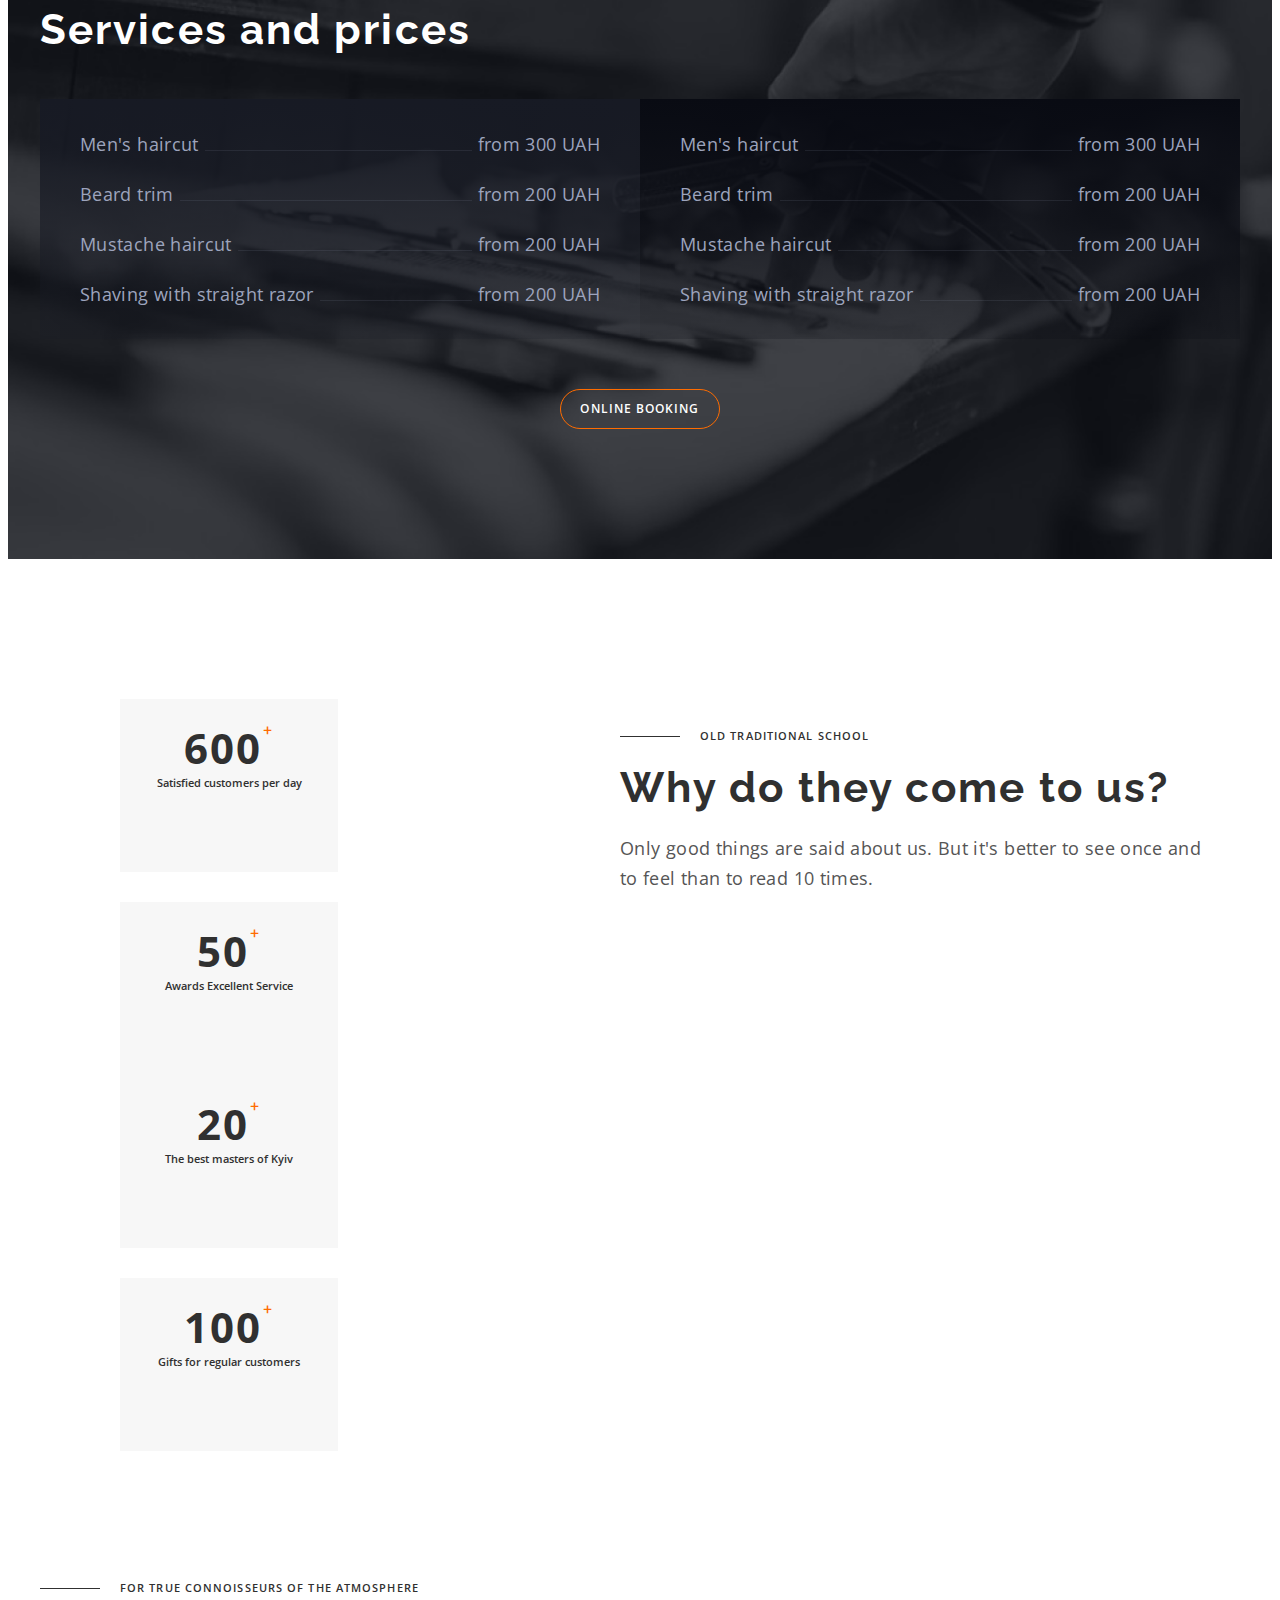
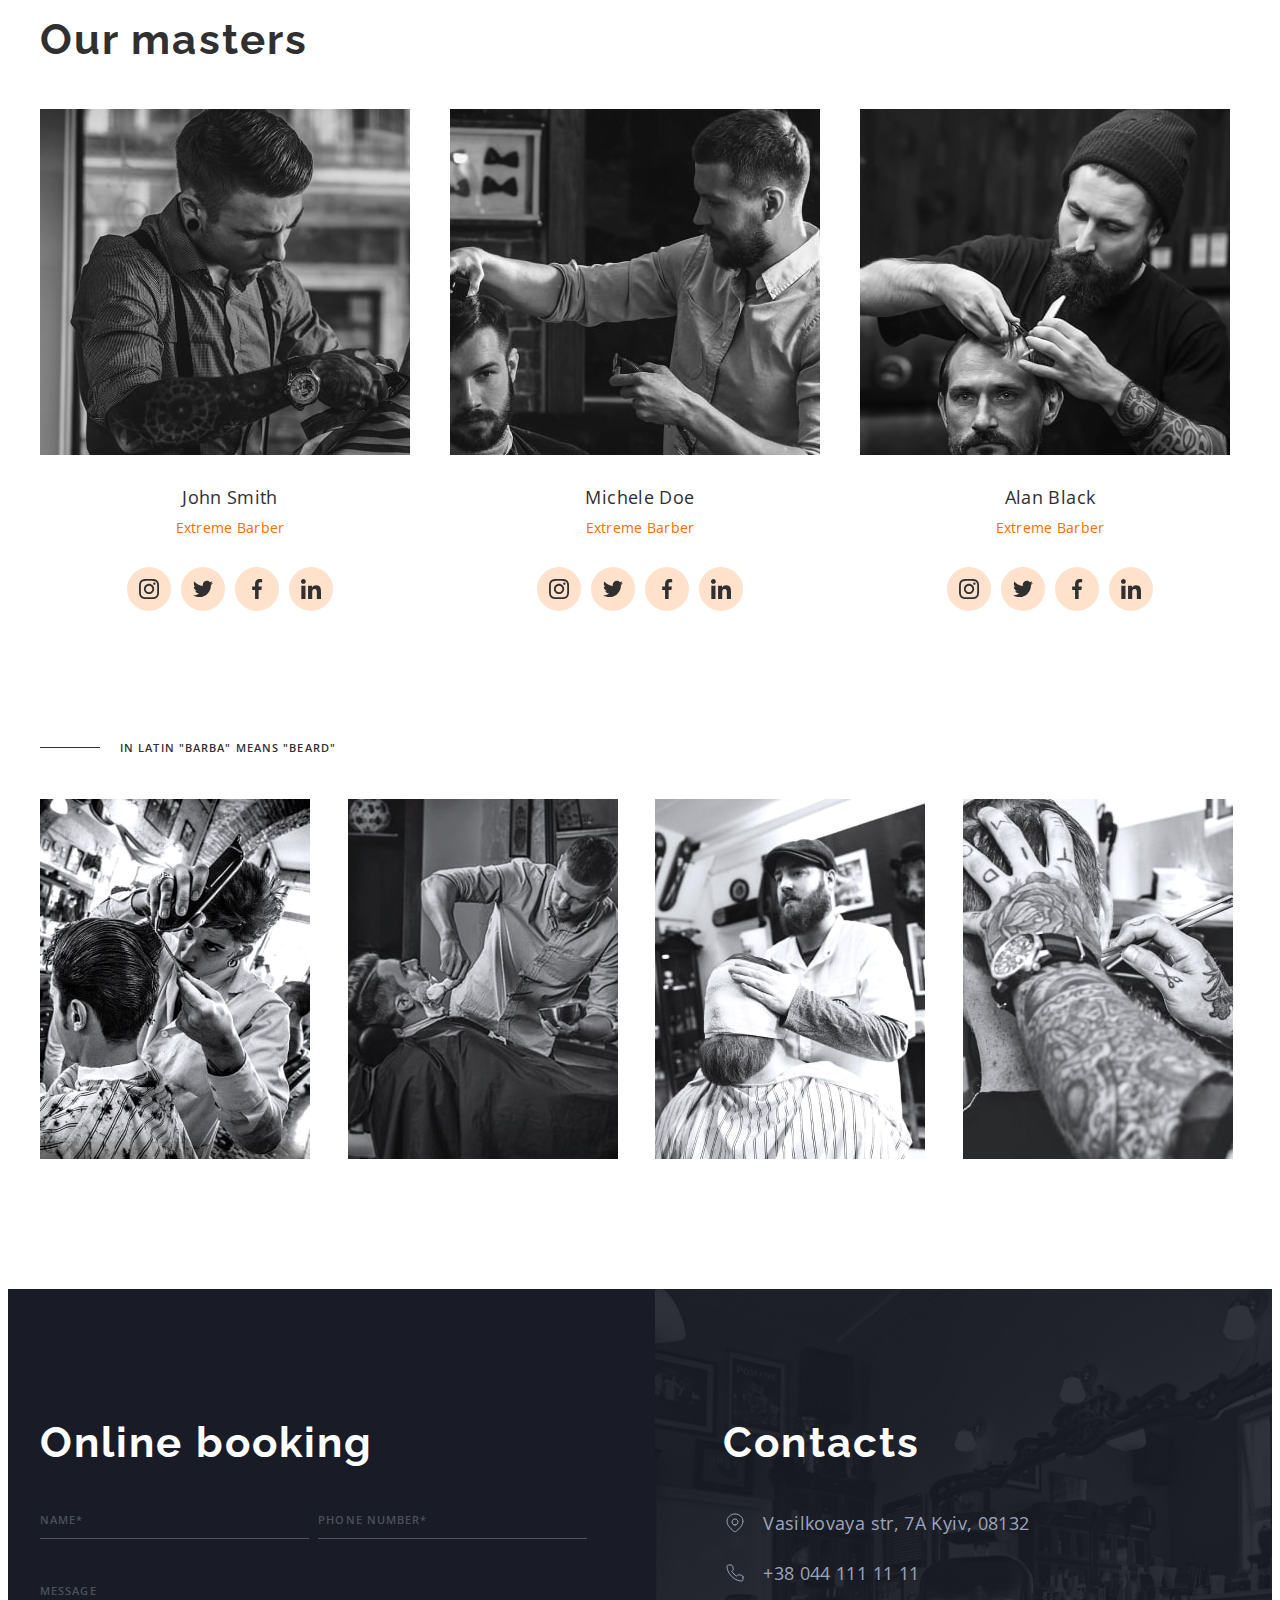
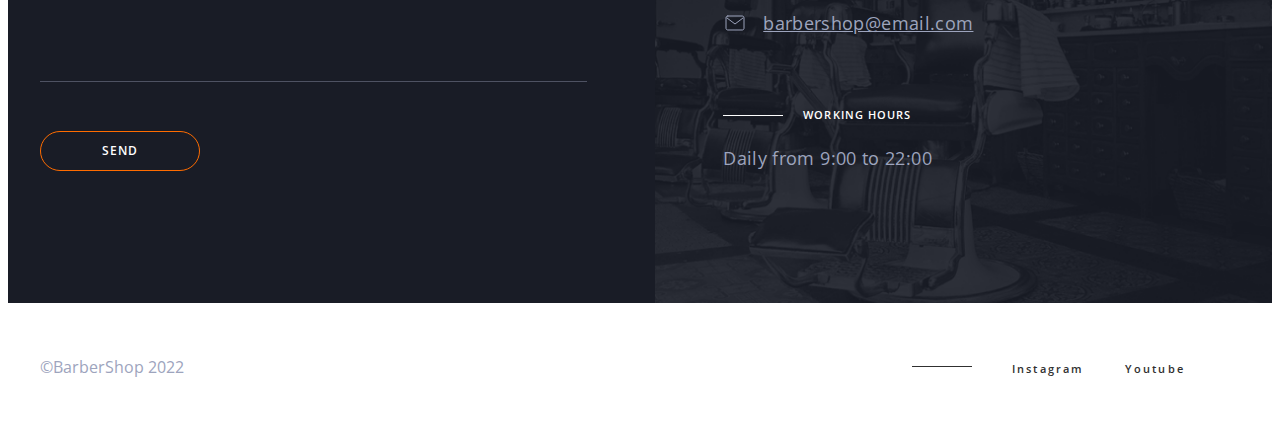
==== commit c1e28600: "finish" ====
--- a/index.html
+++ b/index.html
@@ -426,6 +426,46 @@
         <div class="container">
           <section id="contacts" class="online">
             <h2 class="online-title title">Online booking</h2>
+            <form class="online-form">
+              <div class="input-field">
+                <input
+                  type="text"
+                  class="online-input"
+                  name="online-name"
+                  id="online-name"
+                  placeholder=" "
+                />
+                <label for="online-name" class="online-label">Name*</label>
+              </div>
+              <div class="input-field">
+                <input
+                  type="tel"
+                  class="online-input"
+                  name="online-tel"
+                  id="online-tel"
+                  placeholder=" "
+                />
+                <label for="online-tel" class="online-label"
+                  >Phone number*</label
+                >
+              </div>
+              <div class="text-field">
+                <textarea
+                  name="online-message"
+                  id="online-message"
+                  class="online-message"
+                  placeholder=" "
+                ></textarea>
+                <label for="online-message" class="online-label">Message</label>
+              </div>
+              <button
+                type="button"
+                class="header-btn online-btn btn"
+                data-modal-open
+              >
+                Send
+              </button>
+            </form>
           </section>
 
           <section class="contacts">
@@ -438,22 +478,32 @@
                     target="_blank"
                     class="contacts-link link"
                     rel="noopener nofollow noreferrer"
-                    >Vasilkovaya str, 7А Kyiv, 08132</a
+                  >
+                    <svg class="contacts-icon" width="24" height="24">
+                      <use href="./images/icons.svg#icon-map"></use>
+                    </svg>
+                    Vasilkovaya str, 7А Kyiv, 08132</a
                   >
                 </li>
                 <li class="contacts-item">
                   <a href="tel:+380441111111" class="contacts-link link"
-                    >+38 044 111 11 11</a
+                    ><svg class="contacts-icon" width="24" height="24">
+                      <use href="./images/icons.svg#icon-phone"></use>
+                    </svg>
+                    +38 044 111 11 11</a
                   >
                 </li>
                 <li class="contacts-item">
                   <a href="mailto:barbershop@email.com" class="contacts-link"
-                    >barbershop@email.com</a
+                    ><svg class="contacts-icon qwe" width="24" height="24">
+                      <use href="./images/icons.svg#icon-mail"></use>
+                    </svg>
+                    barbershop@email.com</a
                   >
                 </li>
               </ul>
             </address>
-            <p class="contacts-subtitle">Working hours</p>
+            <p class="contacts-subtitle top-text">Working hours</p>
             <p class="contacts-time">Daily from 9:00 to 22:00</p>
           </section>
         </div>
@@ -463,23 +513,26 @@
     <!-- Footer -->
     <footer class="footer">
       <div class="container">
-        <p class="footer-copy">&copy;Copyright 2020</p>
+        <p class="footer-copy">&copy;BarberShop 2022</p>
+
         <ul class="footer-list list">
           <li class="footer-item">
             <a
               href=""
+              class="footer-link link"
               target="_blank"
-              class="footer-link link"
               rel="noopener nofollow noreferrer"
+              aria-label="Instagram"
               >Instagram</a
             >
           </li>
           <li class="footer-item">
             <a
               href=""
+              class="footer-link link"
               target="_blank"
-              class="footer-link link"
               rel="noopener nofollow noreferrer"
+              aria-label="YouTube"
               >Youtube</a
             >
           </li>
--- a/css/styles.css
+++ b/css/styles.css
@@ -218,7 +218,7 @@
       rgba(25, 28, 38, 0.2),
       rgba(25, 28, 38, 0.2)
     ),
-    url(/images/Slider-img-3-min.jpg);
+    url(../images/Slider-img-3-min.jpg);
 
   background-repeat: no-repeat;
   background-position: center;
@@ -372,12 +372,12 @@
 
 /* -----------------BENEFITS----------------- */
 .benefits {
-  padding-top: 143px;
-  padding-bottom: 137px;
+  padding-top: 140px;
+  padding-bottom: 130px;
 }
 
 .benefits .container {
-  /* display: flex; */
+  display: flex;
 }
 
 .benefits-item {
@@ -391,6 +391,7 @@
   width: 370px;
   display: flex;
   flex-wrap: wrap;
+  margin-left: 80px;
 }
 
 .benefits-item:nth-child(odd) {
@@ -421,6 +422,12 @@
   vertical-align: top;
 }
 
+.benefits-content {
+  width: 50%;
+  padding-top: 30px;
+  margin-left: 130px;
+}
+
 .benefits-item-text {
   font-weight: 600;
   font-size: 11px;
@@ -445,7 +452,7 @@
 
 /* -----------------MASTERS----------------- */
 .masters {
-  padding-top: 130px;
+  /* padding-top: 130px; */
   padding-bottom: 130px;
 }
 
@@ -552,7 +559,7 @@
 /* -----------------GALLERY----------------- */
 
 .gallery {
-  padding-top: 130px;
+  /* padding-top: 130px; */
   padding-bottom: 130px;
 }
 
@@ -606,10 +613,97 @@
   padding-top: 130px;
   padding-bottom: 130px;
   width: calc(50% + 15px);
+  padding-right: 40px;
 }
 
 .online-title {
   color: var(--main-title-color);
+  margin-bottom: 44px;
+}
+
+.online-form {
+  display: flex;
+  justify-content: space-between;
+  flex-wrap: wrap;
+}
+
+.input-field {
+  position: relative;
+  width: 265px;
+}
+
+.online-input {
+  width: 100%;
+  height: 24px;
+  border: none;
+  border-bottom: 1px solid rgba(157, 164, 189, 0.4);
+  background-color: transparent;
+  outline: none;
+  transition: border-color 300ms linear;
+  color: rgba(157, 164, 189, 0.6);
+}
+
+.online-input:focus {
+  border-color: #ffffff;
+}
+
+.online-input:focus + .online-label,
+.online-message:focus + .online-label,
+.online-input:not(:placeholder-shown) + .online-label,
+.online-message:not(:placeholder-shown) + .online-label {
+  color: #ffffff;
+  transform: translateY(-100%);
+}
+
+.online-label {
+  position: absolute;
+  top: 0;
+  left: 0;
+  font-weight: 600;
+  font-size: 11px;
+  line-height: calc(15 / 11);
+  letter-spacing: 0.1em;
+  text-transform: uppercase;
+  color: rgba(157, 164, 189, 0.4);
+  transition: color 300ms linear, transform 300ms linear;
+}
+
+.text-field {
+  width: 100%;
+  position: relative;
+  margin-top: 44px;
+  margin-bottom: 44px;
+}
+
+.online-message {
+  width: 100%;
+  height: 76px;
+  resize: none;
+  border: none;
+  border-bottom: 1px solid rgba(157, 164, 189, 0.4);
+  background-color: transparent;
+  outline: none;
+  transition: border-color 300ms linear;
+  color: rgba(157, 164, 189, 0.6);
+  padding-top: 20px;
+}
+
+.online-btn {
+  margin-left: 0;
+}
+
+textarea::-webkit-scrollbar {
+  width: 5px;
+}
+
+textarea::-webkit-scrollbar-track {
+  box-shadow: inset 0 0 6px rgba(0, 0, 0, 0.3);
+  background-color: #ff6c00;
+}
+
+textarea::-webkit-scrollbar-thumb {
+  background-color: darkgrey;
+  outline: 1px solid slategrey;
 }
 
 /* -----------------CONTACTS----------------- */
@@ -635,12 +729,22 @@
 }
 
 .contacts-link {
+  display: flex;
   font-size: 18px;
   line-height: 1.67;
   letter-spacing: 0.02em;
   color: #9da4bd;
-}
-
+  transition: color 300ms ease;
+}
+
+.contacts-link:hover,
+.contacts-link:focus {
+  color: #ff6c00;
+}
+
+.contacts-link:hover .contacts-icon {
+  fill: #ff6c00;
+}
 .contacts-subtitle {
   font-weight: 600;
   font-size: 11px;
@@ -658,13 +762,18 @@
   color: #9da4bd;
 }
 
+.contacts-icon {
+  fill: currentColor;
+  margin-right: 16px;
+  margin-top: 3px;
+}
+
 /* -----------------FOOTER----------------- */
-.footer-copy {
-  font-weight: 600;
-  font-size: 11px;
-  line-height: 1.36;
-  letter-spacing: 0.2em;
-  color: #9da4bd;
+.footer .container {
+  height: 127px;
+  display: flex;
+  justify-content: space-between;
+  align-items: center;
 }
 
 .footer-link {
@@ -673,11 +782,42 @@
   line-height: 1.36;
   letter-spacing: 0.2em;
   color: #303030;
+  transition: color 300ms ease;
+}
+
+.footer-soc {
+  width: 90px;
+  display: flex;
+  align-items: flex-end;
+  padding-left: 22px;
+  padding-bottom: 33px;
+}
+
+.footer-list {
+  display: flex;
+  align-items: center;
+  margin-right: 55px;
+}
+
+.footer-list::before {
+  content: "";
+  width: 60px;
+  height: 1px;
+  background-color: #303030;
+  margin-right: 40px;
+}
+
+.footer-item + .footer-item {
+  margin-left: 40px;
 }
 
 .footer-link:hover,
 .footer-link:focus {
   color: var(--accent-color);
+}
+
+.footer-copy {
+  color: #9da4bd;
 }
 
 /* MODAL */
